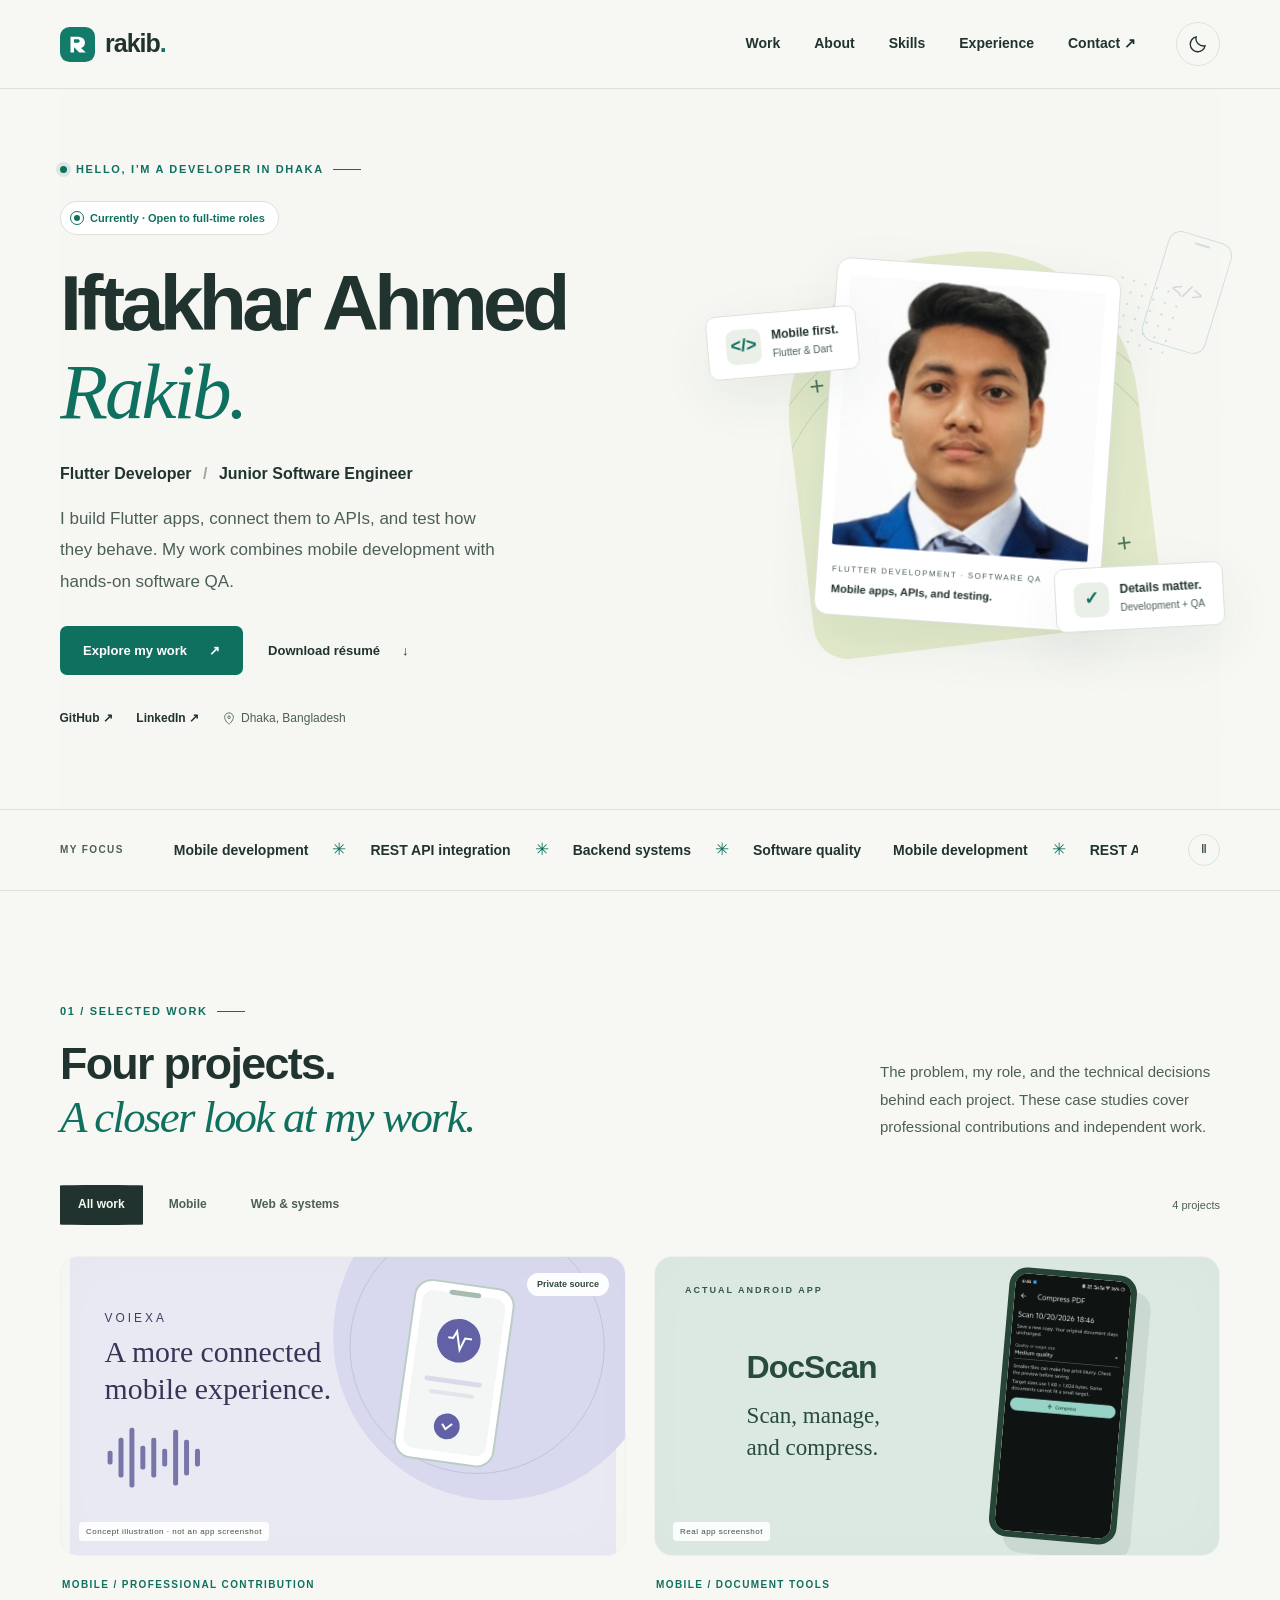
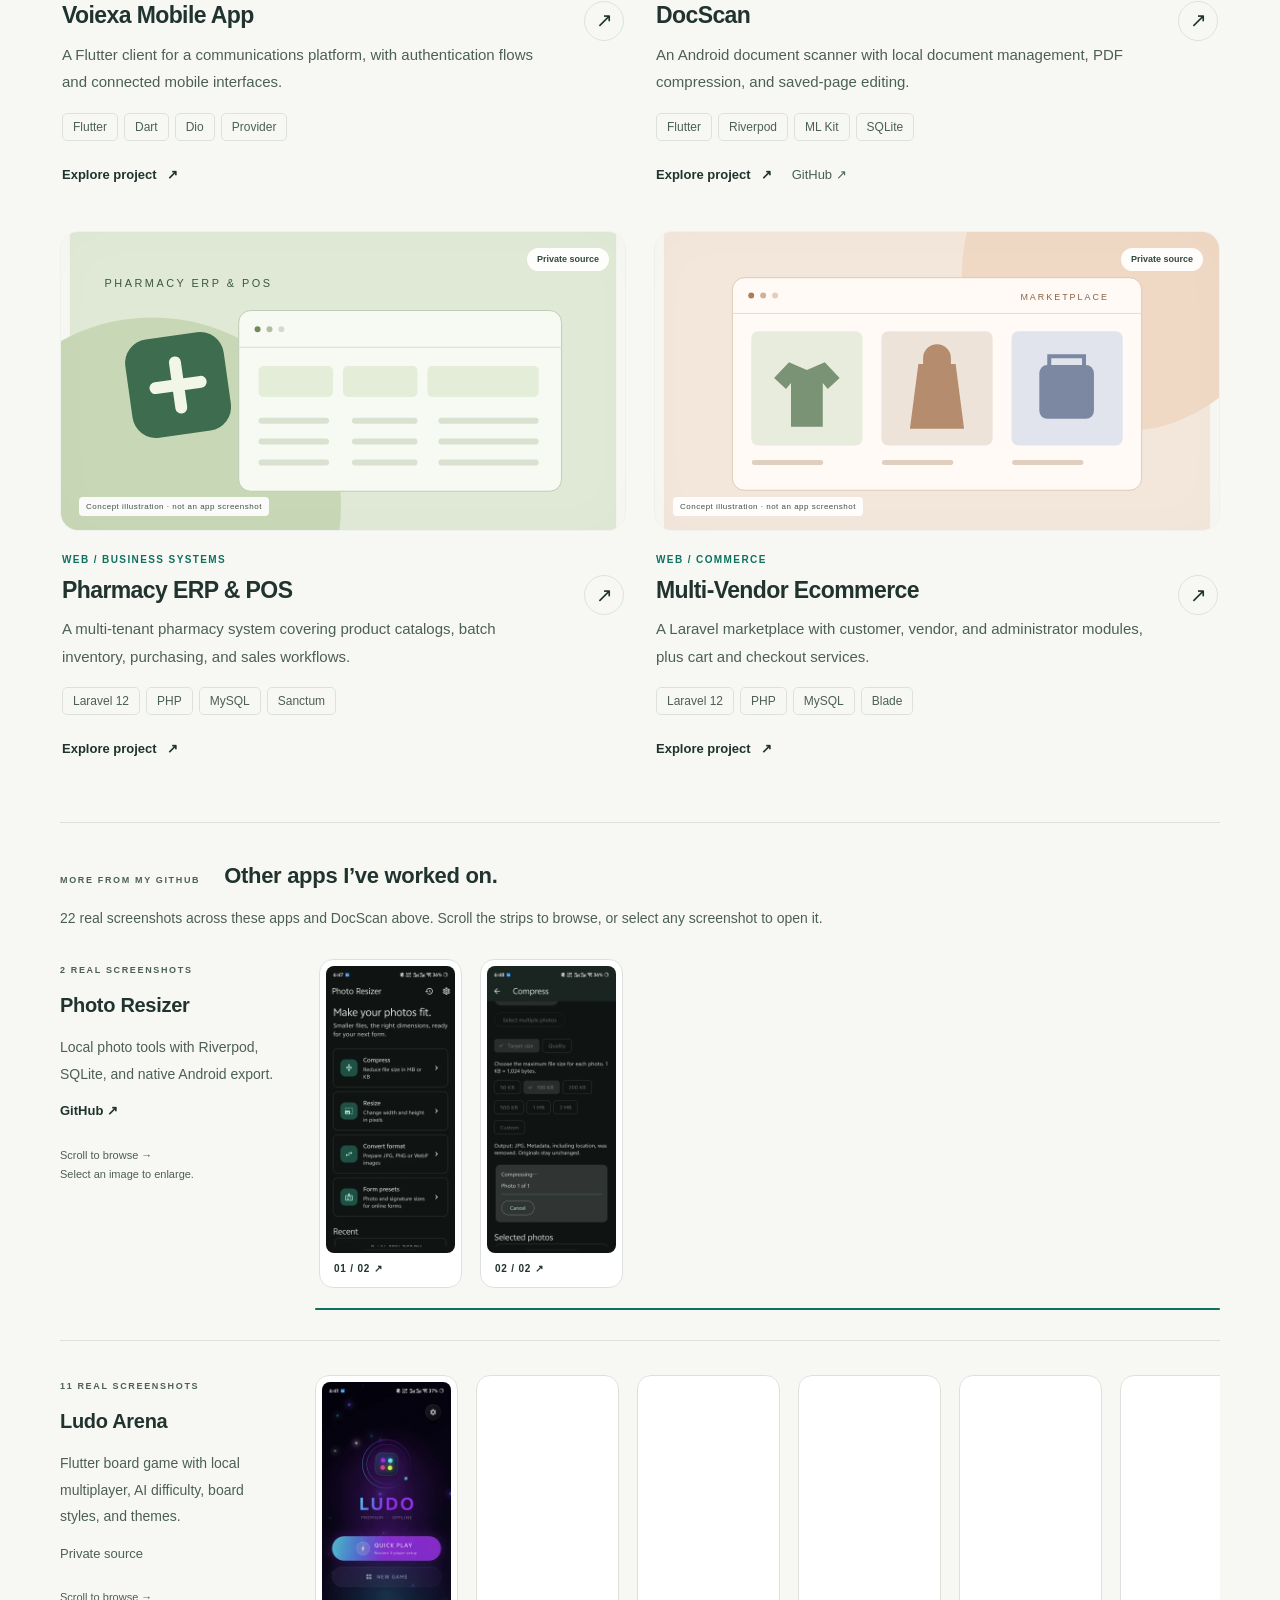
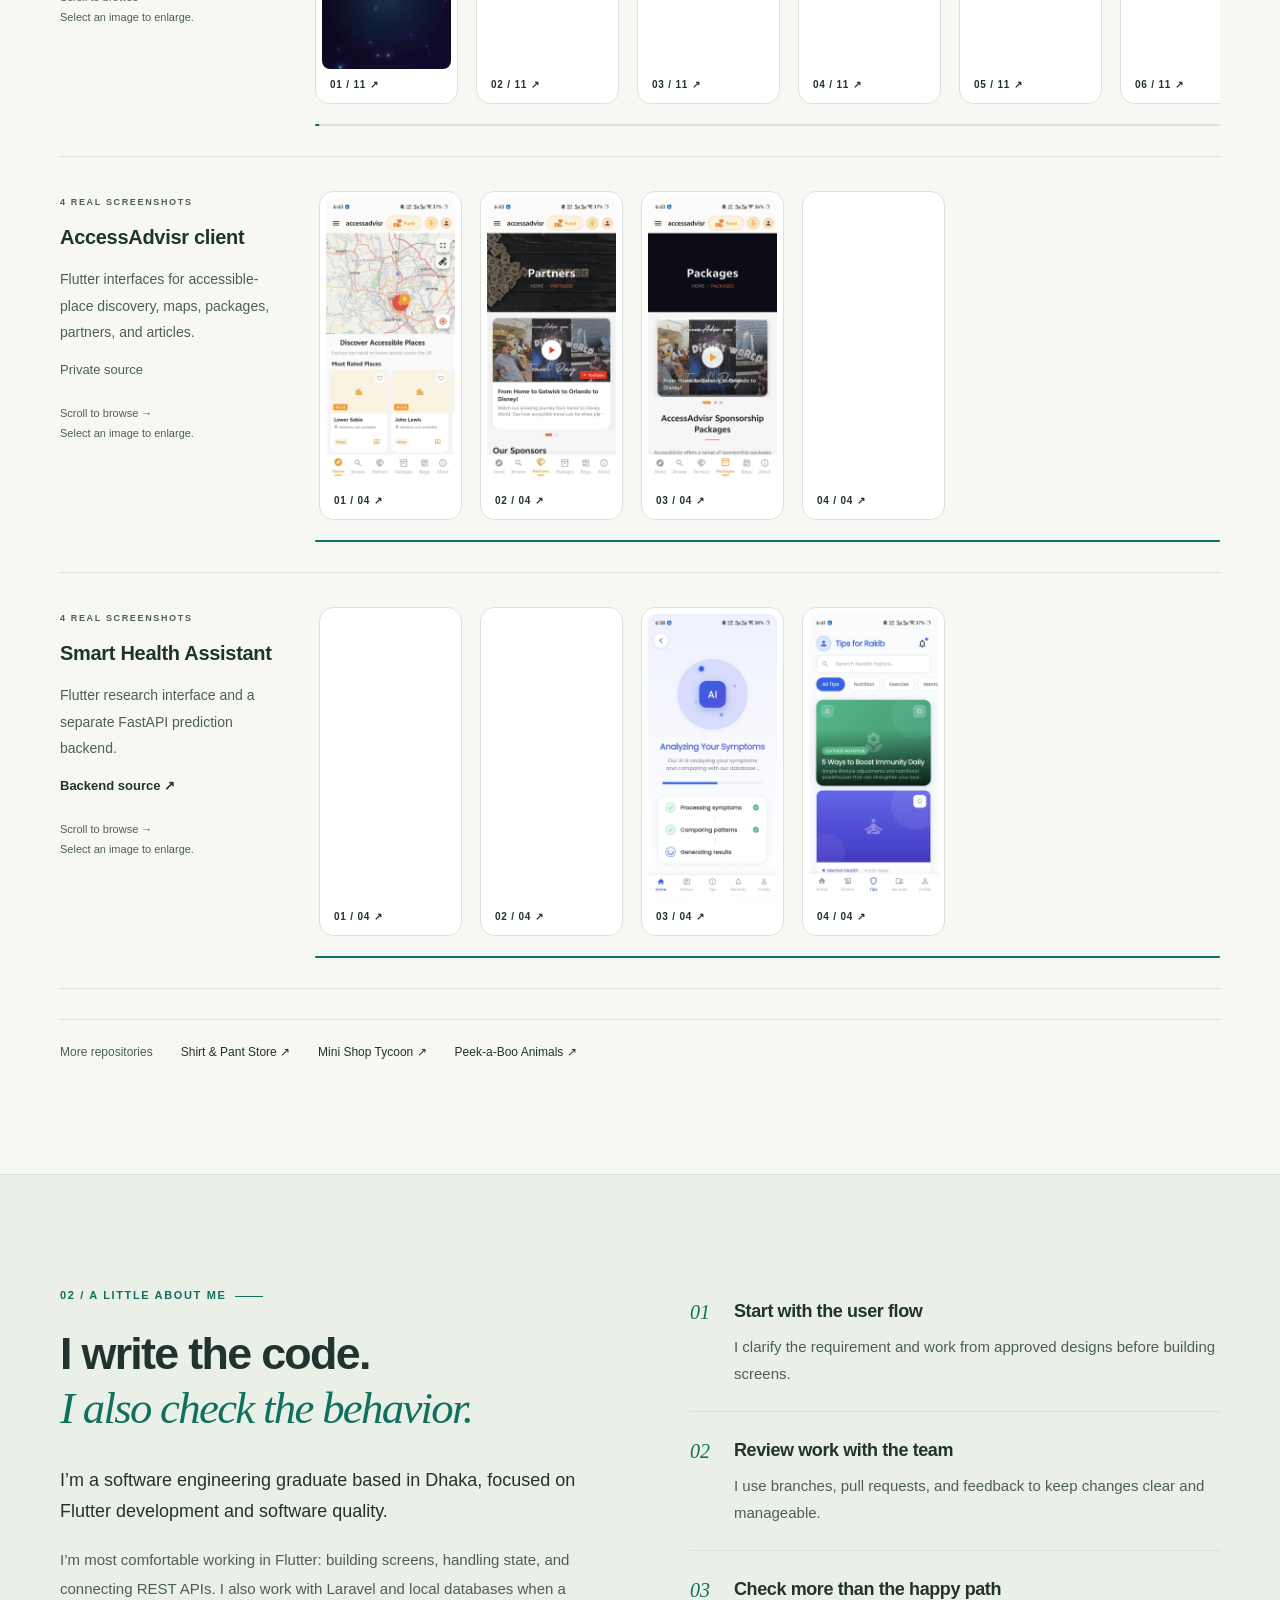
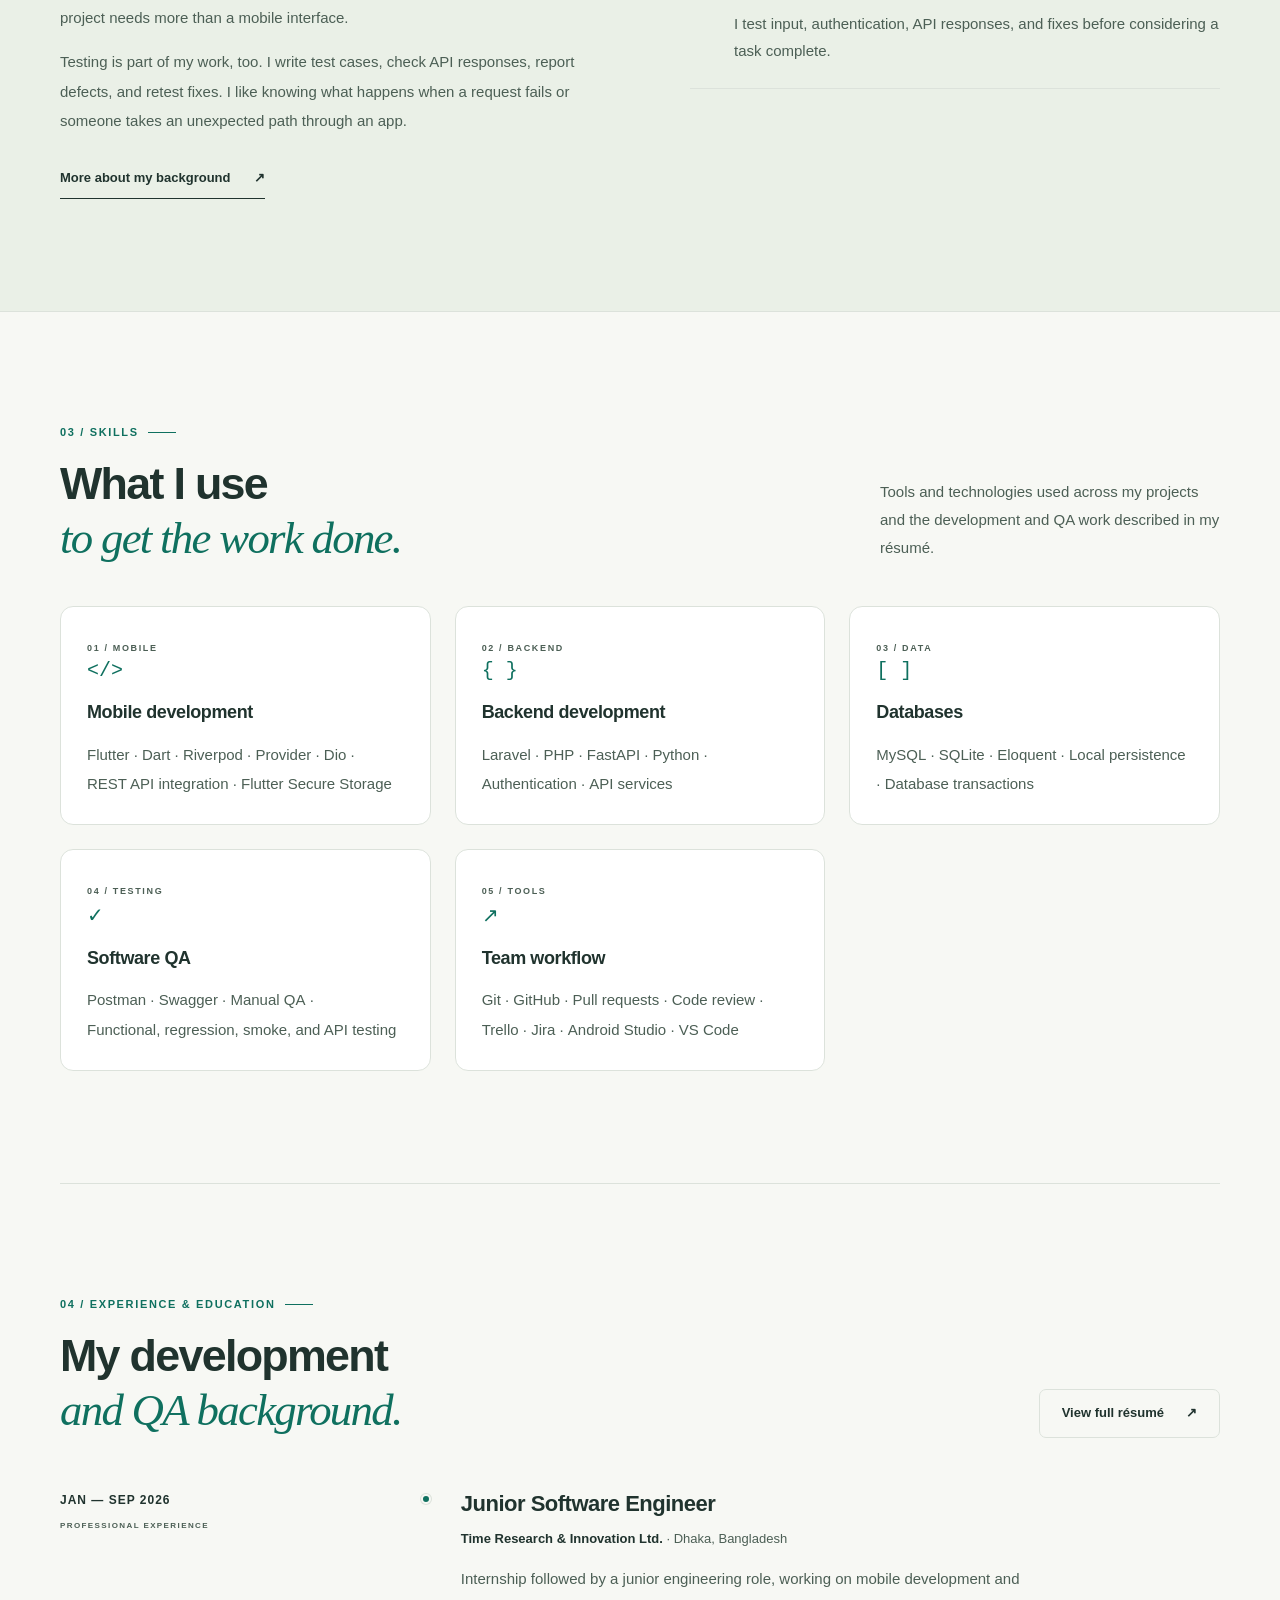
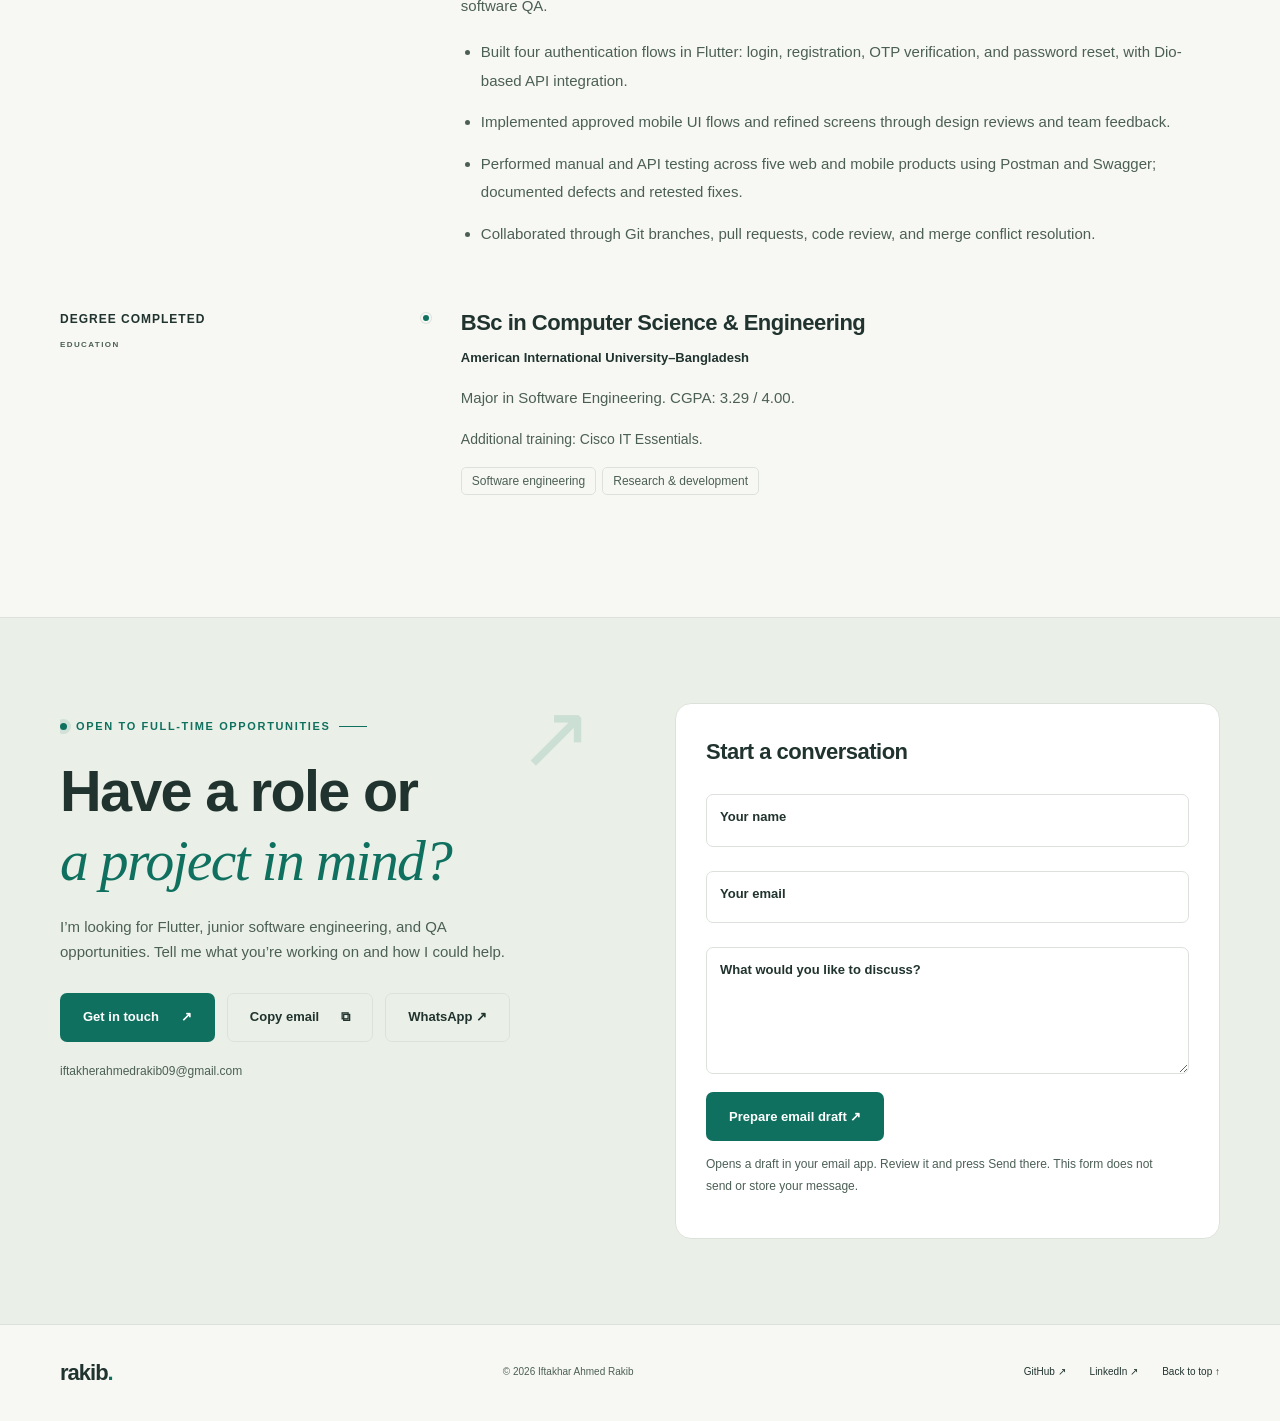
==== index.html @ 1ea31fde "Publish developer portfolio with project galleries and resume" ====
<!doctype html>
<html lang="en" data-theme="light">
<head>
  <meta charset="utf-8">
  <meta name="viewport" content="width=device-width, initial-scale=1">
  <meta name="theme-color" content="#f7f8f4">
  <meta name="description" content="Iftakhar Ahmed Rakib — Junior Software Engineer, Flutter Developer and Software QA based in Dhaka. Explore mobile apps, Laravel systems and independent projects.">
  <meta property="og:title" content="Iftakhar Ahmed Rakib — Developer Portfolio">
  <meta property="og:description" content="Mobile experiences, practical systems, and care for the details. Explore selected work in Flutter, PHP, Laravel and Godot.">
  <meta property="og:type" content="website">
  <link rel="canonical" href="https://09rakib.github.io/">
  <meta property="og:url" content="https://09rakib.github.io/">
  <meta property="og:image" content="https://09rakib.github.io/assets/social-preview.png">
  <meta property="og:image:width" content="1200"><meta property="og:image:height" content="630">
  <meta property="og:image:alt" content="Iftakhar Ahmed Rakib — Flutter developer and software engineer in Dhaka">
  <meta name="twitter:card" content="summary_large_image">
  <title>Iftakhar Ahmed Rakib — Flutter Developer & Software Engineer</title>
  <link rel="icon" href="assets/mark.svg" type="image/svg+xml">
  <link rel="stylesheet" href="styles.css">
  <link rel="stylesheet" href="polish.css">
  <link rel="stylesheet" href="motion.css">
  <script src="site.js" defer></script>
  <script src="gallery.js" defer></script>
  <script src="motion.js" defer></script>
</head>
<body>
  <a class="skip-link" href="#main">Skip to content</a>
  <header class="site-header">
    <div class="container header-inner">
      <a class="brand" href="#home" aria-label="Rakib, back to home"><img src="assets/mark.svg" width="35" height="35" alt=""><span>rakib<span class="brand-dot">.</span></span></a>
      <nav id="site-nav" aria-label="Main navigation"><a href="#work">Work</a><a href="#about">About</a><a href="#skills">Skills</a><a href="#experience">Experience</a><a href="#contact">Contact <span aria-hidden="true">↗</span></a></nav>
      <div class="header-actions"><button id="theme-toggle" class="icon-button" type="button" aria-label="Switch to dark theme" title="Switch theme"><svg viewBox="0 0 24 24" fill="none" stroke="currentColor" stroke-width="1.6" aria-hidden="true"><path d="M20.5 14.2A9 9 0 0 1 9.8 3.5a9 9 0 1 0 10.7 10.7Z"/></svg></button><button id="menu-toggle" type="button" class="icon-button menu-toggle" aria-label="Open navigation" aria-expanded="false" aria-controls="site-nav"><svg viewBox="0 0 24 24" stroke="currentColor" stroke-width="1.7" aria-hidden="true"><path d="M4 7h16M4 12h16M4 17h16"/></svg></button></div>
    </div>
  </header>
  <main id="main">
    <section class="hero container" id="home" aria-labelledby="hero-title">
      <div class="hero-copy">
        <p class="eyebrow"><span class="status-dot"></span> HELLO, I’M A DEVELOPER IN DHAKA</p>
        <p class="currently-chip"><span class="status-dot" aria-hidden="true"></span>Currently · Open to full-time roles</p>
        <h1 id="hero-title"><span class="hero-line"><span>Iftakhar Ahmed</span></span> <span class="hero-line hero-name"><span>Rakib.</span></span></h1>
        <p class="hero-role">Flutter Developer <span aria-hidden="true">/</span> Junior Software Engineer</p>
        <p class="hero-description">I build Flutter apps, connect them to APIs, and test how they behave. My work combines mobile development with hands-on software QA.</p>
        <div class="hero-buttons"><a class="button button-primary" href="#work">Explore my work <span aria-hidden="true">↗</span></a><a class="button button-text" href="assets/Iftakhar-Ahmed-Rakib-Resume.pdf" download>Download résumé <span aria-hidden="true">↓</span></a></div>
        <div class="hero-links"><a href="https://github.com/09rakib" target="_blank" rel="noopener noreferrer">GitHub ↗</a><a href="https://www.linkedin.com/in/iftakher-ahmed-339a151a" target="_blank" rel="noopener noreferrer">LinkedIn ↗</a><span class="location"><svg viewBox="0 0 16 16" fill="none" stroke="currentColor" aria-hidden="true"><path d="M13 6c0 4-5 8-5 8S3 10 3 6a5 5 0 0 1 10 0Z"/><circle cx="8" cy="6" r="1.5"/></svg> Dhaka, Bangladesh</span></div>
      </div>
      <div class="hero-art">
        <div class="portrait-backdrop" aria-hidden="true"><span class="orbit orbit-one"></span><span class="orbit orbit-two"></span><span class="art-plus plus-one">+</span><span class="art-plus plus-two">+</span></div>
        <div class="portrait-frame"><img src="assets/rakib.jpeg" alt="Portrait of Iftakhar Ahmed Rakib" width="300" height="300" fetchpriority="high"><div class="portrait-caption"><span>FLUTTER DEVELOPMENT · SOFTWARE QA</span><strong>Mobile apps, APIs, and testing.</strong></div></div>
        <div class="floating-label label-flutter"><span class="label-symbol">&lt;/&gt;</span><div><strong>Mobile first.</strong><span>Flutter & Dart</span></div></div>
        <div class="floating-label label-quality"><span class="label-symbol">✓</span><div><strong>Details matter.</strong><span>Development + QA</span></div></div>
      </div>
    </section>
    <div class="specialties"><div class="container specialties-inner"><span>MY FOCUS</span><p>Mobile development <i>✳</i> REST API integration <i>✳</i> Backend systems <i>✳</i> Software quality</p></div></div>
    <section class="section container" id="work" aria-labelledby="work-title">
      <div class="section-heading"><div><p class="eyebrow">01 / SELECTED WORK</p><h2 id="work-title">Four projects.<br><em>A closer look at my work.</em></h2></div><p>The problem, my role, and the technical decisions behind each project. These case studies cover professional contributions and independent work.</p></div>
      <div class="work-toolbar"><div class="filters" role="group" aria-label="Filter projects"><button type="button" class="filter active" data-filter="all" aria-pressed="true">All work</button><button type="button" class="filter" data-filter="mobile" aria-pressed="false">Mobile</button><button type="button" class="filter" data-filter="web" aria-pressed="false">Web & systems</button></div><span id="project-count" class="project-count" role="status" aria-live="polite"></span></div>
      <div class="project-grid" id="project-grid"><!-- PROJECTS START -->
<article class="project-card" data-category="mobile"><div class="project-media"><svg viewBox="0 0 550 300" xmlns="http://www.w3.org/2000/svg" aria-hidden="true" focusable="false"><defs></defs><rect width="550" height="300" fill="#e9e9f3"/><circle cx="430" cy="80" r="165" fill="#d8d9ee"/><circle cx="410" cy="90" r="128" fill="none" stroke="#c0c2df"/><text x="35" y="65" fill="#3c3c65" font-family="Segoe UI,sans-serif" font-size="12" letter-spacing="3">VOIEXA</text><text x="35" y="106" fill="#363557" font-family="Georgia,serif" font-size="30">A more connected</text><text x="35" y="143" fill="#363557" font-family="Georgia,serif" font-size="30">mobile experience.</text><g transform="translate(337,27) rotate(8,50,90)"><rect x="0" y="0" width="100" height="180" rx="17" fill="#fff" stroke="#bccdc6" stroke-width="2"/><rect x="8" y="10" width="84" height="160" rx="11" fill="#f3f6f4"/><rect x="34" y="7" width="32" height="5" rx="3" fill="#a6bcb1"/><circle cx="50" cy="57" r="22" fill="#6361a5"/><path d="M39 55h5l3-7 5 18 4-12h7" fill="none" stroke="#fff" stroke-width="2"/><rect x="21" y="96" width="58" height="5" rx="2" fill="#d9dbea"/><rect x="27" y="109" width="46" height="4" rx="2" fill="#e2e4ec"/><circle cx="50" cy="144" r="13" fill="#6361a5"/><path d="m45 142 4 5 6-6" fill="none" stroke="#fff" stroke-width="2"/></g><g fill="#7776a8"><rect x="38" y="195" width="5" height="14" rx="2"/><rect x="49" y="182" width="5" height="40" rx="2"/><rect x="60" y="172" width="5" height="60" rx="2"/><rect x="71" y="190" width="5" height="24" rx="2"/><rect x="82" y="182" width="5" height="40" rx="2"/><rect x="93" y="193" width="5" height="18" rx="2"/><rect x="104" y="174" width="5" height="56" rx="2"/><rect x="115" y="184" width="5" height="36" rx="2"/><rect x="126" y="193" width="5" height="18" rx="2"/></g></svg><span class="media-private">Private source</span><span class="media-label">Concept illustration · not an app screenshot</span></div><div class="project-body"><p class="project-category">MOBILE / PROFESSIONAL CONTRIBUTION</p><div class="project-title-row"><h3><a href="projects/voiexa.html">Voiexa Mobile App</a></h3><a class="project-open" href="projects/voiexa.html" aria-label="Read Voiexa Mobile App case study">↗</a></div><p class="project-description">A Flutter client for a communications platform, with authentication flows and connected mobile interfaces.</p><div class="tags"><span>Flutter</span><span>Dart</span><span>Dio</span><span>Provider</span></div><div class="project-bottom"><a class="detail-link" href="projects/voiexa.html">Explore project <span aria-hidden="true">↗</span></a></div></div></article>
<article class="project-card" data-category="mobile"><div class="project-media"><div class="real-shot-composition"><span class="shot-note">ACTUAL ANDROID APP</span><div class="shot-description"><strong>DocScan</strong><span>Scan, manage,<br>and compress.</span></div><img class="cover-screenshot" src="assets/screenshots/docscan-compression.webp" width="540" height="1200" alt="DocScan compression screen showing medium-quality selection and Compress action" loading="lazy" decoding="async"></div><span class="media-label">Real app screenshot</span></div><div class="project-body"><p class="project-category">MOBILE / DOCUMENT TOOLS</p><div class="project-title-row"><h3><a href="projects/docscan.html">DocScan</a></h3><a class="project-open" href="projects/docscan.html" aria-label="Read DocScan case study">↗</a></div><p class="project-description">An Android document scanner with local document management, PDF compression, and saved-page editing.</p><div class="tags"><span>Flutter</span><span>Riverpod</span><span>ML Kit</span><span>SQLite</span></div><div class="project-bottom"><a class="detail-link" href="projects/docscan.html">Explore project <span aria-hidden="true">↗</span></a><a class="source-link" href="https://github.com/09rakib/Document-Scanner" target="_blank" rel="noopener noreferrer">GitHub ↗</a></div></div></article>
<article class="project-card" data-category="web"><div class="project-media"><svg viewBox="0 0 550 300" xmlns="http://www.w3.org/2000/svg" aria-hidden="true" focusable="false"><defs></defs><rect width="550" height="300" fill="#e0e9d5"/><circle cx="83" cy="276" r="190" fill="#c8d8b7"/><text x="35" y="55" font-family="Segoe UI,sans-serif" font-size="11" letter-spacing="2.5" fill="#3a5841">PHARMACY ERP & POS</text><rect x="170" y="79" width="325" height="182" rx="12" fill="#f7faf2" stroke="#becdb5"/><path d="M170 116h325" stroke="#d5dfcd"/><circle cx="189" cy="98" r="3" fill="#6f8b5d"/><circle cx="201" cy="98" r="3" fill="#b0bea4"/><circle cx="213" cy="98" r="3" fill="#d2dcc9"/><rect x="190" y="135" width="75" height="31" rx="5" fill="#e3edd8"/><rect x="275" y="135" width="75" height="31" rx="5" fill="#e3edd8"/><rect x="360" y="135" width="112" height="31" rx="5" fill="#e3edd8"/><g stroke="#d9e2d0" stroke-width="6" stroke-linecap="round"><path d="M193 190h65m29 0h60m27 0h95M193 211h65m29 0h60m27 0h95M193 232h65m29 0h60m27 0h95"/></g><g transform="translate(59,104) rotate(-8,50,50)"><rect width="100" height="100" rx="24" fill="#3d6d4e"/><path d="M50 27v46M27 50h46" stroke="#f1f6e7" stroke-width="12" stroke-linecap="round"/></g></svg><span class="media-private">Private source</span><span class="media-label">Concept illustration · not an app screenshot</span></div><div class="project-body"><p class="project-category">WEB / BUSINESS SYSTEMS</p><div class="project-title-row"><h3><a href="projects/pharmacy.html">Pharmacy ERP &amp; POS</a></h3><a class="project-open" href="projects/pharmacy.html" aria-label="Read Pharmacy ERP &amp; POS case study">↗</a></div><p class="project-description">A multi-tenant pharmacy system covering product catalogs, batch inventory, purchasing, and sales workflows.</p><div class="tags"><span>Laravel 12</span><span>PHP</span><span>MySQL</span><span>Sanctum</span></div><div class="project-bottom"><a class="detail-link" href="projects/pharmacy.html">Explore project <span aria-hidden="true">↗</span></a></div></div></article>
<article class="project-card" data-category="web"><div class="project-media"><svg viewBox="0 0 550 300" xmlns="http://www.w3.org/2000/svg" aria-hidden="true" focusable="false"><defs></defs><rect width="550" height="300" fill="#f3e7db"/><circle cx="460" cy="41" r="160" fill="#efd9c5"/><rect x="69" y="46" width="412" height="214" rx="12" fill="#fffaf5" stroke="#dfc9b5"/><path d="M69 82h412" stroke="#e9dacb"/><circle cx="88" cy="64" r="3" fill="#ae7c56"/><circle cx="100" cy="64" r="3" fill="#cfb198"/><circle cx="112" cy="64" r="3" fill="#e3cfbc"/><text x="359" y="68" fill="#8a6042" font-family="Segoe UI,sans-serif" font-size="9" letter-spacing="2">MARKETPLACE</text><rect x="88" y="100" width="112" height="115" rx="7" fill="#e7ecdd"/><rect x="219" y="100" width="112" height="115" rx="7" fill="#eee3d9"/><rect x="350" y="100" width="112" height="115" rx="7" fill="#e1e4ec"/><path d="m126 131 18 8 18-8 15 16-12 11-5-6v44h-32v-44l-5 6-12-11Z" fill="#7b9375"/><path d="M258 135h34l8 61h-50zM263 135v-8a12 12 0 0 1 24 0v8" fill="#b58c6e" stroke="#b58c6e" stroke-width="4"/><rect x="378" y="134" width="55" height="54" rx="8" fill="#7c88a2"/><path d="M388 134v-9h35v9" fill="none" stroke="#7c88a2" stroke-width="4"/><g stroke="#e0cfbe" stroke-width="5" stroke-linecap="round"><path d="M91 232h67M222 232h67M353 232h67"/></g></svg><span class="media-private">Private source</span><span class="media-label">Concept illustration · not an app screenshot</span></div><div class="project-body"><p class="project-category">WEB / COMMERCE</p><div class="project-title-row"><h3><a href="projects/ecommerce.html">Multi-Vendor Ecommerce</a></h3><a class="project-open" href="projects/ecommerce.html" aria-label="Read Multi-Vendor Ecommerce case study">↗</a></div><p class="project-description">A Laravel marketplace with customer, vendor, and administrator modules, plus cart and checkout services.</p><div class="tags"><span>Laravel 12</span><span>PHP</span><span>MySQL</span><span>Blade</span></div><div class="project-bottom"><a class="detail-link" href="projects/ecommerce.html">Explore project <span aria-hidden="true">↗</span></a></div></div></article>
<!-- PROJECTS END --></div>
      <noscript><p>Enable JavaScript to browse project details, or explore the public repositories directly: <a href="https://github.com/09rakib/Document-Scanner">DocScan</a>, <a href="https://github.com/09rakib/photo-resizer-mobile-app">Photo Resizer</a>, <a href="https://github.com/09rakib/ClothingSite">Clothing Store</a>, <a href="https://github.com/09rakib/MiniShopTycoon">Mini Shop Tycoon</a>.</p></noscript>
      <div class="more-work more-work-gallery" id="more-projects"><div><span class="small-label">MORE FROM MY GITHUB</span><h3>Other apps I’ve worked on.</h3><p>22 real screenshots across these apps and DocScan above. Scroll the strips to browse, or select any screenshot to open it.</p></div>
      <div class="supporting-grid"><!-- GALLERIES START -->
<article class="supporting-project"><div class="supporting-info"><span class="small-label">2 REAL SCREENSHOTS</span><h4>Photo Resizer</h4><p>Local photo tools with Riverpod, SQLite, and native Android export.</p><a href="https://github.com/09rakib/photo-resizer-mobile-app" target="_blank" rel="noopener noreferrer">GitHub ↗</a><p class="scroll-hint">Scroll to browse →<br>Select an image to enlarge.</p></div><div class="screenshot-strip" role="group" aria-label="Photo Resizer screenshots"><button type="button" class="screenshot-thumb" data-gallery="photo" data-index="0" aria-label="01 / 02 ↗ Photo Resizer: Home: compression, resizing, conversion, and form presets."><img src="assets/screenshots/photo-home.webp" width="540" height="1200" loading="lazy" decoding="async" alt="Photo Resizer home screen"><span aria-hidden="true">01 / 02 ↗</span></button><button type="button" class="screenshot-thumb" data-gallery="photo" data-index="1" aria-label="02 / 02 ↗ Photo Resizer: Compression progress with a cancellation action."><img src="assets/screenshots/photo-processing.webp" width="540" height="1200" loading="lazy" decoding="async" alt="Target-size compression progress"><span aria-hidden="true">02 / 02 ↗</span></button></div></article>
<article class="supporting-project"><div class="supporting-info"><span class="small-label">11 REAL SCREENSHOTS</span><h4>Ludo Arena</h4><p>Flutter board game with local multiplayer, AI difficulty, board styles, and themes.</p><span class="source-link">Private source</span><p class="scroll-hint">Scroll to browse →<br>Select an image to enlarge.</p></div><div class="screenshot-strip" role="group" aria-label="Ludo Arena screenshots"><button type="button" class="screenshot-thumb" data-gallery="ludo" data-index="0" aria-label="01 / 11 ↗ Ludo Arena: Game home and quick-play entry."><img src="assets/screenshots/ludo-home.webp" width="540" height="1200" loading="lazy" decoding="async" alt="Ludo Arena home menu"><span aria-hidden="true">01 / 11 ↗</span></button><button type="button" class="screenshot-thumb" data-gallery="ludo" data-index="1" aria-label="02 / 11 ↗ Ludo Arena: Quick play, new game, settings, about, and exit options."><img src="assets/screenshots/ludo-home-options.webp" width="540" height="1200" loading="lazy" decoding="async" alt="Ludo Arena expanded home menu"><span aria-hidden="true">02 / 11 ↗</span></button><button type="button" class="screenshot-thumb" data-gallery="ludo" data-index="2" aria-label="03 / 11 ↗ Ludo Arena: Local multiplayer or play against a computer."><img src="assets/screenshots/ludo-mode.webp" width="540" height="1200" loading="lazy" decoding="async" alt="Ludo game mode selection"><span aria-hidden="true">03 / 11 ↗</span></button><button type="button" class="screenshot-thumb" data-gallery="ludo" data-index="3" aria-label="04 / 11 ↗ Ludo Arena: Choose the number of local players."><img src="assets/screenshots/ludo-players.webp" width="540" height="1200" loading="lazy" decoding="async" alt="Ludo local player setup"><span aria-hidden="true">04 / 11 ↗</span></button><button type="button" class="screenshot-thumb" data-gallery="ludo" data-index="4" aria-label="05 / 11 ↗ Ludo Arena: Local game board with player turns and dice controls."><img src="assets/screenshots/ludo-board.webp" width="540" height="1200" loading="lazy" decoding="async" alt="Ludo board in the arena theme"><span aria-hidden="true">05 / 11 ↗</span></button><button type="button" class="screenshot-thumb" data-gallery="ludo" data-index="5" aria-label="06 / 11 ↗ Ludo Arena: Theme, board, dice, token, audio, and animation settings."><img src="assets/screenshots/ludo-settings.webp" width="540" height="1200" loading="lazy" decoding="async" alt="Ludo settings overview"><span aria-hidden="true">06 / 11 ↗</span></button><button type="button" class="screenshot-thumb" data-gallery="ludo" data-index="6" aria-label="07 / 11 ↗ Ludo Arena: Classic and premium board styles."><img src="assets/screenshots/ludo-board-styles.webp" width="540" height="1200" loading="lazy" decoding="async" alt="Ludo board style selection"><span aria-hidden="true">07 / 11 ↗</span></button><button type="button" class="screenshot-thumb" data-gallery="ludo" data-index="7" aria-label="08 / 11 ↗ Ludo Arena: Classic, neon, wood, and arena themes."><img src="assets/screenshots/ludo-themes.webp" width="540" height="1200" loading="lazy" decoding="async" alt="Ludo theme selection"><span aria-hidden="true">08 / 11 ↗</span></button><button type="button" class="screenshot-thumb" data-gallery="ludo" data-index="8" aria-label="09 / 11 ↗ Ludo Arena: Classic game presentation."><img src="assets/screenshots/ludo-classic.webp" width="540" height="1200" loading="lazy" decoding="async" alt="Ludo classic board theme"><span aria-hidden="true">09 / 11 ↗</span></button><button type="button" class="screenshot-thumb" data-gallery="ludo" data-index="9" aria-label="10 / 11 ↗ Ludo Arena: An alternate light board theme."><img src="assets/screenshots/ludo-light.webp" width="540" height="1200" loading="lazy" decoding="async" alt="Ludo board in the light theme"><span aria-hidden="true">10 / 11 ↗</span></button><button type="button" class="screenshot-thumb" data-gallery="ludo" data-index="10" aria-label="11 / 11 ↗ Ludo Arena: Player count, color, and difficulty options."><img src="assets/screenshots/ludo-ai.webp" width="540" height="1200" loading="lazy" decoding="async" alt="Ludo AI opponent configuration"><span aria-hidden="true">11 / 11 ↗</span></button></div></article>
<article class="supporting-project"><div class="supporting-info"><span class="small-label">4 REAL SCREENSHOTS</span><h4>AccessAdvisr client</h4><p>Flutter interfaces for accessible-place discovery, maps, packages, partners, and articles.</p><span class="source-link">Private source</span><p class="scroll-hint">Scroll to browse →<br>Select an image to enlarge.</p></div><div class="screenshot-strip" role="group" aria-label="AccessAdvisr client screenshots"><button type="button" class="screenshot-thumb" data-gallery="access" data-index="0" aria-label="01 / 04 ↗ AccessAdvisr client: Map-based accessible-place discovery interface."><img src="assets/screenshots/accessadvisr-map.webp" width="540" height="1200" loading="lazy" decoding="async" alt="Accessible-place map and discovery"><span aria-hidden="true">01 / 04 ↗</span></button><button type="button" class="screenshot-thumb" data-gallery="access" data-index="1" aria-label="02 / 04 ↗ AccessAdvisr client: Partner content and embedded media."><img src="assets/screenshots/accessadvisr-partners.webp" width="540" height="1200" loading="lazy" decoding="async" alt="AccessAdvisr partners screen"><span aria-hidden="true">02 / 04 ↗</span></button><button type="button" class="screenshot-thumb" data-gallery="access" data-index="2" aria-label="03 / 04 ↗ AccessAdvisr client: Packages interface and embedded video content."><img src="assets/screenshots/accessadvisr-packages.webp" width="540" height="1200" loading="lazy" decoding="async" alt="AccessAdvisr packages screen"><span aria-hidden="true">03 / 04 ↗</span></button><button type="button" class="screenshot-thumb" data-gallery="access" data-index="3" aria-label="04 / 04 ↗ AccessAdvisr client: Articles with topic filters."><img src="assets/screenshots/accessadvisr-blog.webp" width="540" height="1200" loading="lazy" decoding="async" alt="AccessAdvisr articles screen"><span aria-hidden="true">04 / 04 ↗</span></button></div></article>
<article class="supporting-project"><div class="supporting-info"><span class="small-label">4 REAL SCREENSHOTS</span><h4>Smart Health Assistant</h4><p>Flutter research interface and a separate FastAPI prediction backend.</p><a href="https://github.com/09rakib/disease-prediction-backend" target="_blank" rel="noopener noreferrer">Backend source ↗</a><p class="scroll-hint">Scroll to browse →<br>Select an image to enlarge.</p></div><div class="screenshot-strip" role="group" aria-label="Smart Health Assistant screenshots"><button type="button" class="screenshot-thumb" data-gallery="health" data-index="0" aria-label="01 / 04 ↗ Smart Health Assistant: Research app home and navigation. No personal health history is shown."><img src="assets/screenshots/health-home.webp" width="540" height="1200" loading="lazy" decoding="async" alt="Smart Health Assistant home"><span aria-hidden="true">01 / 04 ↗</span></button><button type="button" class="screenshot-thumb" data-gallery="health" data-index="1" aria-label="02 / 04 ↗ Smart Health Assistant: Symptom-selection interface from the research app."><img src="assets/screenshots/health-symptoms.webp" width="540" height="1200" loading="lazy" decoding="async" alt="Symptom-selection interface"><span aria-hidden="true">02 / 04 ↗</span></button><button type="button" class="screenshot-thumb" data-gallery="health" data-index="2" aria-label="03 / 04 ↗ Smart Health Assistant: An interface example, not evidence of clinical accuracy."><img src="assets/screenshots/health-loading.webp" width="540" height="1200" loading="lazy" decoding="async" alt="Analysis loading interface"><span aria-hidden="true">03 / 04 ↗</span></button><button type="button" class="screenshot-thumb" data-gallery="health" data-index="3" aria-label="04 / 04 ↗ Smart Health Assistant: Tips interface shown as a UI example."><img src="assets/screenshots/health-tips.webp" width="540" height="1200" loading="lazy" decoding="async" alt="Health Assistant articles and topic filters"><span aria-hidden="true">04 / 04 ↗</span></button></div></article>
<!-- GALLERIES END --></div><script type="application/json" id="gallery-data">{"photo":{"id":"photo","title":"Photo Resizer","description":"Local photo tools with Riverpod, SQLite, and native Android export.","url":"https://github.com/09rakib/photo-resizer-mobile-app","linkLabel":"GitHub","images":[["photo-home.webp","Photo Resizer home screen","Home: compression, resizing, conversion, and form presets."],["photo-processing.webp","Target-size compression progress","Compression progress with a cancellation action."]]},"ludo":{"id":"ludo","title":"Ludo Arena","description":"Flutter board game with local multiplayer, AI difficulty, board styles, and themes.","images":[["ludo-home.webp","Ludo Arena home menu","Game home and quick-play entry."],["ludo-home-options.webp","Ludo Arena expanded home menu","Quick play, new game, settings, about, and exit options."],["ludo-mode.webp","Ludo game mode selection","Local multiplayer or play against a computer."],["ludo-players.webp","Ludo local player setup","Choose the number of local players."],["ludo-board.webp","Ludo board in the arena theme","Local game board with player turns and dice controls."],["ludo-settings.webp","Ludo settings overview","Theme, board, dice, token, audio, and animation settings."],["ludo-board-styles.webp","Ludo board style selection","Classic and premium board styles."],["ludo-themes.webp","Ludo theme selection","Classic, neon, wood, and arena themes."],["ludo-classic.webp","Ludo classic board theme","Classic game presentation."],["ludo-light.webp","Ludo board in the light theme","An alternate light board theme."],["ludo-ai.webp","Ludo AI opponent configuration","Player count, color, and difficulty options."]]},"access":{"id":"access","title":"AccessAdvisr client","description":"Flutter interfaces for accessible-place discovery, maps, packages, partners, and articles.","images":[["accessadvisr-map.webp","Accessible-place map and discovery","Map-based accessible-place discovery interface."],["accessadvisr-partners.webp","AccessAdvisr partners screen","Partner content and embedded media."],["accessadvisr-packages.webp","AccessAdvisr packages screen","Packages interface and embedded video content."],["accessadvisr-blog.webp","AccessAdvisr articles screen","Articles with topic filters."]]},"health":{"id":"health","title":"Smart Health Assistant","description":"Flutter research interface and a separate FastAPI prediction backend.","url":"https://github.com/09rakib/disease-prediction-backend","linkLabel":"Backend source","images":[["health-home.webp","Smart Health Assistant home","Research app home and navigation. No personal health history is shown."],["health-symptoms.webp","Symptom-selection interface","Symptom-selection interface from the research app."],["health-loading.webp","Analysis loading interface","An interface example, not evidence of clinical accuracy."],["health-tips.webp","Health Assistant articles and topic filters","Tips interface shown as a UI example."]]}}</script><div class="additional-repos"><span>More repositories</span><a href="https://github.com/09rakib/ClothingSite" target="_blank" rel="noopener noreferrer">Shirt & Pant Store ↗</a><a href="https://github.com/09rakib/MiniShopTycoon" target="_blank" rel="noopener noreferrer">Mini Shop Tycoon ↗</a><a href="https://github.com/09rakib/peekaboo-animals" target="_blank" rel="noopener noreferrer">Peek-a-Boo Animals ↗</a></div></div>
    </section>
    <section class="about-section" id="about" aria-labelledby="about-title"><div class="section container about-grid"><div><p class="eyebrow">02 / A LITTLE ABOUT ME</p><h2 id="about-title">I write the code.<br><em>I also check the behavior.</em></h2><p class="about-lead">I’m a software engineering graduate based in Dhaka, focused on Flutter development and software quality.</p><p>I’m most comfortable working in Flutter: building screens, handling state, and connecting REST APIs. I also work with Laravel and local databases when a project needs more than a mobile interface.</p><p>Testing is part of my work, too. I write test cases, check API responses, report defects, and retest fixes. I like knowing what happens when a request fails or someone takes an unexpected path through an app.</p><a class="inline-link" href="resume.html" target="_blank" rel="noopener">More about my background <span aria-hidden="true">↗</span></a></div><div class="capabilities"><div class="capability"><span class="capability-index">01</span><div><h3>Start with the user flow</h3><p>I clarify the requirement and work from approved designs before building screens.</p></div></div><div class="capability"><span class="capability-index">02</span><div><h3>Review work with the team</h3><p>I use branches, pull requests, and feedback to keep changes clear and manageable.</p></div></div><div class="capability"><span class="capability-index">03</span><div><h3>Check more than the happy path</h3><p>I test input, authentication, API responses, and fixes before considering a task complete.</p></div></div></div></div></section>
    <section class="section container skills-section" id="skills" aria-labelledby="skills-title"><div class="section-heading"><div><p class="eyebrow">03 / SKILLS</p><h2>What I use<br><em>to get the work done.</em></h2></div><p>Tools and technologies used across my projects and the development and QA work described in my résumé.</p></div><div class="skills-grid">
<article><span class="small-label">01 / MOBILE</span><h3>Mobile development</h3><p>Flutter · Dart · Riverpod · Provider · Dio · REST API integration · Flutter Secure Storage</p></article>
<article><span class="small-label">02 / BACKEND</span><h3>Backend development</h3><p>Laravel · PHP · FastAPI · Python · Authentication · API services</p></article>
<article><span class="small-label">03 / DATA</span><h3>Databases</h3><p>MySQL · SQLite · Eloquent · Local persistence · Database transactions</p></article>
<article><span class="small-label">04 / TESTING</span><h3>Software QA</h3><p>Postman · Swagger · Manual QA · Functional, regression, smoke, and API testing</p></article>
<article><span class="small-label">05 / TOOLS</span><h3>Team workflow</h3><p>Git · GitHub · Pull requests · Code review · Trello · Jira · Android Studio · VS Code</p></article>
</div></section>
    <section class="section container experience-section" id="experience" aria-labelledby="experience-title"><div class="section-heading"><div><p class="eyebrow">04 / EXPERIENCE & EDUCATION</p><h2 id="experience-title">My development<br><em>and QA background.</em></h2></div><a class="button button-outline" href="resume.html" target="_blank" rel="noopener">View full résumé <span aria-hidden="true">↗</span></a></div><div class="timeline"><article class="timeline-item"><div class="timeline-date">JAN — SEP 2026<span>PROFESSIONAL EXPERIENCE</span></div><div class="timeline-content"><span class="timeline-dot" aria-hidden="true"></span><h3>Junior Software Engineer</h3><p class="organization">Time Research & Innovation Ltd. <span>· Dhaka, Bangladesh</span></p><p>Internship followed by a junior engineering role, working on mobile development and software QA.</p><ul class="experience-achievements"><li>Built four authentication flows in Flutter: login, registration, OTP verification, and password reset, with Dio-based API integration.</li><li>Implemented approved mobile UI flows and refined screens through design reviews and team feedback.</li><li>Performed manual and API testing across five web and mobile products using Postman and Swagger; documented defects and retested fixes.</li><li>Collaborated through Git branches, pull requests, code review, and merge conflict resolution.</li></ul></div></article><article class="timeline-item"><div class="timeline-date">DEGREE COMPLETED<span>EDUCATION</span></div><div class="timeline-content"><span class="timeline-dot" aria-hidden="true"></span><h3>BSc in Computer Science & Engineering</h3><p class="organization">American International University–Bangladesh</p><p>Major in Software Engineering. CGPA: 3.29 / 4.00.</p><p class="training-note">Additional training: Cisco IT Essentials.</p><div class="tags"><span>Software engineering</span><span>Research & development</span></div></div></article></div></section>
    <section class="contact-section" id="contact" aria-labelledby="contact-title"><div class="container contact-inner"><div><p class="eyebrow"><span class="status-dot"></span> OPEN TO FULL-TIME OPPORTUNITIES</p><h2 id="contact-title">Have a role or<br><em>a project in mind?</em></h2><p>I’m looking for Flutter, junior software engineering, and QA opportunities. Tell me what you’re working on and how I could help.</p><div class="contact-actions"><a class="button button-primary" href="mailto:iftakherahmedrakib09@gmail.com">Get in touch <span aria-hidden="true">↗</span></a><button type="button" class="button button-outline" id="copy-email">Copy email <span aria-hidden="true">⧉</span></button><a class="button button-outline" href="https://wa.me/8801533085114" target="_blank" rel="noopener noreferrer" aria-label="Message Rakib on WhatsApp at +880 1533 085114">WhatsApp ↗</a></div><a class="email-link" href="mailto:iftakherahmedrakib09@gmail.com">iftakherahmedrakib09@gmail.com</a><p class="copy-status" id="copy-status" role="status" aria-live="polite"></p></div><form id="contact-form" class="contact-form"><h3>Start a conversation</h3><label for="contact-name">Your name</label><input id="contact-name" name="name" autocomplete="name" required maxlength="100"><label for="contact-email">Your email</label><input id="contact-email" name="email" type="email" autocomplete="email" required maxlength="254"><label for="contact-message">What would you like to discuss?</label><textarea id="contact-message" name="message" rows="4" required minlength="10" maxlength="3000"></textarea><button class="button button-primary" type="submit">Prepare email draft ↗</button><p class="form-help">Opens a draft in your email app. Review it and press Send there. This form does not send or store your message.</p><a id="email-draft-link" class="inline-link" hidden>Open prepared draft ↗</a><p id="form-status" role="status" aria-live="polite"></p></form></div></section>
  </main>
  <footer class="container footer"><a class="brand" href="#home">rakib<span class="brand-dot">.</span></a><p>© <span id="year">2026</span> Iftakhar Ahmed Rakib</p><div><a href="https://github.com/09rakib" target="_blank" rel="noopener noreferrer">GitHub ↗</a><a href="https://www.linkedin.com/in/iftakher-ahmed-339a151a" target="_blank" rel="noopener noreferrer">LinkedIn ↗</a><a href="#home">Back to top ↑</a></div></footer>
  <dialog id="gallery-dialog" aria-labelledby="gallery-title"><div class="dialog-header"><h2 id="gallery-title">Project screenshots</h2><button class="icon-button" id="close-gallery" type="button" aria-label="Close screenshot gallery">×</button></div><figure><img id="gallery-image" alt="" width="540" height="1200"><figcaption id="gallery-caption"></figcaption></figure><div class="gallery-controls"><button class="button button-outline" id="gallery-prev" type="button" aria-label="Previous screenshot">← Previous</button><span id="gallery-position" role="status" aria-live="polite"></span><button class="button button-outline" id="gallery-next" type="button" aria-label="Next screenshot">Next →</button></div></dialog>
</body>
</html>
---- styles.css ----
@charset "UTF-8";
:root{--bg:#f7f8f4;--paper:#fff;--ink:#20332e;--muted:#617069;--line:#dce2db;--green:#137b69;--green-dark:#0b6152;--soft:#eaf0e7;--hero:#e2eacb;--shadow:0 18px 55px #20332e12;--radius:18px;color-scheme:light}
html[data-theme=dark]{--bg:#141d1a;--paper:#1c2923;--ink:#f0f3e9;--muted:#b0bfb5;--line:#34453a;--green:#8ad5bb;--green-dark:#b5eed6;--soft:#23332a;--hero:#344336;--shadow:0 18px 55px #0002;color-scheme:dark}
*{box-sizing:border-box}html{scroll-behavior:smooth;scroll-padding-top:95px}body{margin:0;background:var(--bg);color:var(--ink);font-family:"Segoe UI",Arial,sans-serif;font-size:16px;line-height:1.65;-webkit-font-smoothing:antialiased}button,a{-webkit-tap-highlight-color:transparent}button,input{font:inherit}a{color:inherit;text-decoration:none}button{cursor:pointer}button:disabled{cursor:default}img{display:block;max-width:100%}svg{display:block}button,a{touch-action:manipulation}:focus-visible{outline:3px solid var(--green);outline-offset:5px}::selection{background:#c5e6d3;color:#142d25}.container{width:min(1160px,calc(100% - 96px));margin-inline:auto}.skip-link{position:fixed;top:8px;left:8px;background:var(--ink);color:var(--bg);padding:10px 18px;transform:translateY(-150%);z-index:100}.skip-link:focus{transform:translateY(0)}.site-header{position:sticky;top:0;z-index:20;background:var(--bg);border-bottom:1px solid var(--line)}.header-inner{display:flex;align-items:center;justify-content:space-between;height:88px;gap:24px}.brand{display:inline-flex;align-items:center;gap:10px;font-weight:750;font-size:25px;letter-spacing:-1px}.brand-dot{color:var(--green)}#site-nav{display:flex;gap:34px;align-items:center;margin-left:auto;margin-right:16px}#site-nav a{font-size:14px;font-weight:600;position:relative;padding:12px 0}#site-nav a:hover,#site-nav a.current{color:var(--green)}#site-nav a::after{content:"";height:2px;position:absolute;bottom:4px;background:var(--green);left:0;width:0;transition:width .2s}#site-nav a:hover::after,#site-nav a.current::after{width:100%}.header-actions{display:flex;gap:6px}.icon-button{height:44px;width:44px;display:inline-flex;align-items:center;justify-content:center;border:1px solid var(--line);border-radius:50%;background:transparent;color:var(--ink);font-size:28px}.icon-button:hover{background:var(--soft)}.icon-button svg{width:20px;height:20px}.menu-toggle{display:none}.hero{min-height:655px;display:grid;grid-template-columns:1.22fr 1fr;gap:38px;align-items:center;padding-top:72px;padding-bottom:84px}.eyebrow,.small-label{font-size:11px;letter-spacing:1.65px;font-weight:700;line-height:1.6}.eyebrow{color:var(--green);display:flex;align-items:center;gap:9px;margin:0 0 22px}.status-dot{width:7px;height:7px;border-radius:50%;background:var(--green);box-shadow:0 0 0 4px color-mix(in srgb,var(--green) 11%,transparent);flex:none}h1,h2,h3,p{margin-top:0}h1{font-size:clamp(48px,5.9vw,78px);font-weight:650;letter-spacing:-4.2px;line-height:1.07;margin-bottom:24px}h1>span{color:var(--green);font-family:Georgia,"Times New Roman",serif;font-weight:500;font-style:italic;letter-spacing:-3px}.hero-role{font-size:16px;font-weight:650;line-height:1.65;margin-bottom:16px}.hero-role>span{color:#9aa59d;padding:0 7px}.hero-description{color:var(--muted);max-width:450px;font-size:17px;line-height:1.85;margin-bottom:29px}.hero-buttons{display:flex;align-items:center;gap:16px}.button{display:inline-flex;align-items:center;justify-content:center;gap:22px;padding:13px 22px;min-height:49px;border:1px solid transparent;border-radius:7px;font-size:13px;font-weight:650;line-height:1.4;transition:background .18s,transform .18s}.button:hover{transform:translateY(-2px)}.button-primary{background:var(--green);color:var(--paper)}html[data-theme=dark] .button-primary{color:#10281e}.button-primary:hover{background:var(--green-dark)}.button-text{padding-inline:8px;color:var(--ink)}.button-text:hover{color:var(--green)}.button-outline{border-color:var(--line);color:var(--ink);background:transparent}.button-outline:hover{background:var(--soft)}.hero-links{display:flex;align-items:center;gap:23px;margin-top:34px;font-size:12px;font-weight:600}.hero-links>a:hover{color:var(--green)}.location{display:flex;align-items:center;gap:5px;color:var(--muted);font-weight:400}.location svg{width:14px;height:14px}.hero-art{position:relative;height:440px;display:flex;justify-content:center;align-items:center;isolation:isolate}.portrait-backdrop{position:absolute;width:350px;height:390px;left:50%;top:28px;transform:translateX(-50%) rotate(-7deg);background:var(--hero);border-radius:160px 160px 34px 34px;z-index:-1;overflow:hidden}.orbit{position:absolute;width:420px;height:420px;border:1px solid #2e654126;border-radius:50%;top:80px;left:-35px}.orbit-two{width:470px;height:470px;left:-60px;top:55px}.art-plus{position:absolute;font-size:26px;color:#4f775e;font-weight:300}.plus-one{left:25px;top:94px}.plus-two{right:24px;bottom:60px}.portrait-frame{width:285px;transform:rotate(4deg);padding:10px;background:var(--paper);box-shadow:var(--shadow);border-radius:14px;border:1px solid var(--line)}.portrait-frame img{height:277px;width:265px;object-fit:cover;border-radius:8px;object-position:center top}.portrait-caption{padding:15px 5px 9px;transform:rotate(-1deg)}.portrait-caption span{font-size:8px;letter-spacing:1.4px;color:var(--muted);display:block}.portrait-caption strong{font-size:11px;font-weight:600;display:block;margin-top:4px}.floating-label{display:flex;align-items:center;gap:11px;background:var(--paper);border:1px solid var(--line);padding:13px 18px;border-radius:10px;box-shadow:var(--shadow);position:absolute}.floating-label strong{font-size:12px;font-weight:650;display:block}.floating-label div>span{font-size:10px;color:var(--muted);display:block}.label-symbol{font-size:18px;font-weight:600;color:var(--green);background:var(--soft);display:grid;place-items:center;width:35px;height:35px;border-radius:9px}.label-flutter{left:-8px;top:86px;transform:rotate(-5deg)}.label-quality{right:-3px;bottom:36px;transform:rotate(-3deg)}.specialties{border-top:1px solid var(--line);border-bottom:1px solid var(--line)}.specialties-inner{display:flex;align-items:center;gap:50px;padding-block:23px}.specialties-inner>span{font-size:10px;letter-spacing:1.4px;font-weight:700;color:var(--muted);flex:none}.specialties-inner p{margin:0;font-size:14px;font-weight:550;display:flex;align-items:center;gap:24px;flex-wrap:wrap}.specialties-inner i{font-size:17px;font-style:normal;color:var(--green)}.section{padding-block:100px}.section-heading{display:flex;align-items:flex-end;justify-content:space-between;gap:60px;margin-bottom:40px}h2{font-size:clamp(32px,3.5vw,46px);font-weight:550;line-height:1.2;letter-spacing:-1.7px;margin-bottom:0}h2 em{font-family:Georgia,"Times New Roman",serif;font-weight:400;color:var(--green)}.section-heading .eyebrow{margin-bottom:16px}.section-heading>p{max-width:340px;color:var(--muted);font-size:14px;line-height:1.85;margin-bottom:4px}.work-toolbar{display:flex;justify-content:space-between;align-items:center;padding-bottom:23px;margin-bottom:8px;gap:10px}.filters{display:flex;gap:8px;flex-wrap:wrap}.filter{border:1px solid transparent;background:transparent;color:var(--muted);padding:8px 17px;border-radius:30px;font-size:12px;font-weight:600;min-height:40px}.filter:hover{background:var(--soft);color:var(--ink)}.filter.active{border-color:var(--ink);background:var(--ink);color:var(--bg)}.project-count{font-size:11px;color:var(--muted);white-space:nowrap}.project-grid{display:grid;grid-template-columns:1fr 1fr;gap:38px 28px}.project-card{min-width:0}.project-card[hidden]{display:none}.project-media{height:300px;border-radius:var(--radius);overflow:hidden;position:relative;display:grid;place-items:center;border:1px solid #20332e08}.project-media:after{content:"";position:absolute;inset:0;pointer-events:none;box-shadow:inset 0 0 60px #00000004}.project-media>svg{width:100%;height:100%;display:block;transition:transform .5s ease}.project-card:hover .project-media>svg{transform:scale(1.025)}.media-label{position:absolute;left:18px;bottom:14px;color:#3e5048;font-size:8px;letter-spacing:.5px;background:#ffffffe6;padding:3px 7px;border-radius:4px;z-index:2}.media-private{position:absolute;right:16px;top:16px;background:#ffffffed;color:#31483e;padding:4px 10px;border-radius:20px;font-size:9px;font-weight:600;z-index:2}.project-body{padding:21px 2px 0}.project-category{font-size:9px;letter-spacing:1.4px;font-weight:700;color:var(--green);margin-bottom:7px}.project-title-row{display:flex;align-items:center;justify-content:space-between;gap:12px}.project-title-row h3{font-size:23px;line-height:1.3;letter-spacing:-.6px;font-weight:600;margin-bottom:9px}.project-open{border:1px solid var(--line);border-radius:50%;width:36px;height:36px;flex:none;background:transparent;color:var(--ink);font-size:20px;display:grid;place-items:center}.project-open:hover{background:var(--ink);color:var(--bg)}.project-description{font-size:13px;line-height:1.8;color:var(--muted);max-width:490px;margin-bottom:16px;min-height:46px}.tags{display:flex;flex-wrap:wrap;gap:6px}.tags span{font-size:10px;padding:4px 10px;border:1px solid var(--line);border-radius:5px;line-height:1.5;color:var(--muted)}.project-bottom{display:flex;align-items:center;gap:20px;margin-top:16px}.detail-link{border:0;padding:3px 0;background:none;color:var(--ink);font-size:12px;font-weight:650;min-height:36px}.detail-link:hover{color:var(--green)}.source-link{font-size:11px;color:var(--muted)}.source-link:hover{color:var(--green)}.mini-media{background:#e6ebd9}.mini-media .actual-screenshot{height:254px;width:136px;object-fit:cover;border-radius:11px;border:5px solid #385647;box-shadow:20px 15px 0 #adc1a25c;transform:rotate(8deg);position:absolute;right:20%;top:22px}.mini-art-text{position:absolute;left:32px;top:36px;color:#274b3b;max-width:180px;line-height:1.1;font-family:Georgia,serif;font-size:40px;letter-spacing:-1.5px}.mini-art-text small{font:9px "Segoe UI",sans-serif;letter-spacing:2px;display:block;margin-bottom:17px}.mini-art-text span{font-size:12px;letter-spacing:0;display:block;font-family:"Segoe UI",sans-serif;line-height:1.6;margin-top:13px;max-width:130px}.more-work{margin-top:55px;border-top:1px solid var(--line);padding-top:35px;display:grid;grid-template-columns:1fr 1fr;gap:30px}.small-label{font-size:9px;color:var(--muted)}.more-work h3{font-weight:550;font-size:19px;margin:8px 0 0;letter-spacing:-.3px}.more-links a{display:flex;justify-content:space-between;align-items:center;padding:12px 0;border-bottom:1px solid var(--line);font-size:13px;font-weight:600;gap:12px}.more-links a:first-child{padding-top:0}.more-links a:hover{color:var(--green)}.more-links small{display:block;color:var(--muted);font-size:10px;font-weight:400;margin-top:4px}.about-section{background:var(--soft);border-block:1px solid var(--line)}.about-grid{display:grid;grid-template-columns:1fr 1fr;gap:100px}.about-grid h2{margin-bottom:30px}.about-grid p{font-size:14px;color:var(--muted);line-height:1.95}.about-grid .eyebrow{font-size:11px;color:var(--green);line-height:1.6}.about-grid .about-lead{font-size:18px;color:var(--ink);font-weight:450;line-height:1.7}.inline-link{display:inline-flex;gap:24px;font-size:13px;font-weight:650;padding-block:9px;border-bottom:1px solid var(--ink);margin-top:8px}.inline-link:hover{color:var(--green)}.capabilities{padding-top:10px}.capability{display:flex;gap:24px;padding:24px 0;border-bottom:1px solid var(--line)}.capability:first-child{padding-top:0}.capability-index{color:var(--green);font-family:Georgia,serif;font-style:italic;font-size:20px;line-height:1.5}.capability h3{font-weight:600;font-size:18px;letter-spacing:-.4px;margin-bottom:6px}.capability p{font-size:13px;margin:0;line-height:1.8}.timeline{margin-top:48px}.timeline-item{display:grid;grid-template-columns:28% 1fr;gap:40px}.timeline-date{font-size:12px;letter-spacing:1px;font-weight:650;padding-top:5px}.timeline-date span{font-size:8px;letter-spacing:1.4px;color:var(--muted);display:block;margin-top:8px}.timeline-content{position:relative;padding:0 0 42px 35px;border-left:1px solid var(--line)}.timeline-item:last-child .timeline-content{padding-bottom:10px}.timeline-dot{width:10px;height:10px;border:2px solid var(--bg);background:var(--green);border-radius:50%;position:absolute;left:-5px;top:8px;box-shadow:0 0 0 1px var(--line)}.timeline-content h3{font-size:22px;font-weight:550;letter-spacing:-.5px;margin-bottom:6px}.organization{font-size:13px;font-weight:600;margin-bottom:15px}.organization span{font-weight:400;color:var(--muted)}.timeline-content>p:not(.organization){color:var(--muted);font-size:14px;line-height:1.85;max-width:610px}.contact-section{background:var(--soft);border-block:1px solid var(--line)}.contact-inner{padding-block:85px;position:relative;display:grid;grid-template-columns:1fr auto;align-items:center;overflow:hidden}.contact-inner>div:first-child{position:relative;z-index:1}.contact-inner h2{font-size:clamp(36px,4.5vw,62px);margin-bottom:20px}.contact-inner p:not(.eyebrow):not(.copy-status){max-width:455px;color:var(--muted);font-size:14px}.contact-actions{display:flex;gap:12px;margin-top:28px}.email-link{font-size:12px;color:var(--muted);display:inline-block;margin-top:20px;overflow-wrap:anywhere}.email-link:hover{color:var(--green)}.contact-decoration{font-family:Arial,sans-serif;font-size:320px;line-height:1;font-weight:300;color:var(--green);margin-right:25px;transform:rotate(0deg);opacity:.8}.copy-status{margin:5px 0 0;font-size:11px;color:var(--green);min-height:18px}.footer{display:flex;gap:30px;align-items:center;justify-content:space-between;padding-block:30px}.footer .brand{font-size:22px;gap:0}.footer p{font-size:10px;color:var(--muted);margin:0}.footer>div{display:flex;gap:24px;font-size:10px}.footer a:hover{color:var(--green)}dialog{width:min(710px,calc(100% - 32px));max-height:88dvh;overflow:auto;padding:28px 36px 36px;border:1px solid var(--line);border-radius:20px;background:var(--bg);color:var(--ink);box-shadow:0 25px 90px #0004}dialog::backdrop{background:#0c201bb3;backdrop-filter:blur(5px)}.dialog-header{display:flex;justify-content:space-between;align-items:center;margin-bottom:20px}.dialog-header .icon-button{width:38px;height:38px}.dialog-category{font-size:10px;color:var(--green);font-weight:700;letter-spacing:1.5px;margin-bottom:7px}dialog h2{font-size:35px;margin-bottom:15px}dialog .dialog-summary{color:var(--muted);font-size:15px}dialog h3{font-size:15px;margin:27px 0 9px;font-weight:650}dialog ul{padding-left:20px;color:var(--muted);font-size:13px;line-height:1.9;margin-bottom:0}dialog li{margin-bottom:6px}dialog .dialog-note{padding-top:17px;margin-top:22px;border-top:1px solid var(--line);color:var(--muted);font-size:12px}dialog .button{margin-top:18px}body.dialog-open{overflow:hidden}
@media(min-width:1440px){.hero{min-height:710px}.hero h1{font-size:84px}.hero-art{transform:scale(1.06)}}
@media(max-width:1050px){.container{width:calc(100% - 64px)}.hero{gap:20px}.hero h1{font-size:61px;letter-spacing:-3px}.hero-role{font-size:14px}.hero-description{font-size:15px}.portrait-frame{width:250px}.portrait-frame img{width:230px;height:250px}.portrait-backdrop{width:290px;height:360px;top:45px}.label-flutter{left:-3px;top:94px}.label-quality{right:-4px;bottom:42px}.floating-label{padding:10px;gap:8px}.hero-links{gap:16px}.location{font-size:10px}.specialties-inner{gap:25px}.specialties-inner p{font-size:12px;gap:15px}.about-grid{gap:60px}.project-media{height:280px}.mini-media .actual-screenshot{right:12%}.mini-art-text{left:25px;font-size:33px;max-width:130px}.contact-decoration{font-size:260px}}
@media(max-width:760px){.container{width:calc(100% - 40px)}.header-inner{height:72px;gap:12px}.brand{font-size:23px}.brand img{width:31px;height:31px}.header-actions{margin-left:auto}.menu-toggle{display:inline-flex}#site-nav{display:none;position:absolute;top:71px;left:0;right:0;background:var(--bg);border-bottom:1px solid var(--line);padding:14px 24px 22px;margin:0;gap:8px;box-shadow:0 12px 20px #0000000a}#site-nav.open{display:flex;flex-direction:column;align-items:stretch}#site-nav a{padding:10px 0}.hero{grid-template-columns:1fr;padding-top:52px;padding-bottom:45px;gap:25px}.hero h1{font-size:clamp(49px,10.5vw,70px);letter-spacing:-3px}.hero-description{max-width:460px;font-size:16px}.hero-role{font-size:15px}.hero-copy .eyebrow{font-size:9px}.hero-art{height:370px;max-width:420px;width:100%;margin:5px auto 0}.portrait-frame{width:245px}.portrait-frame img{height:237px;width:225px}.portrait-backdrop{height:330px;width:290px;top:18px}.label-flutter{left:3px;top:58px}.label-quality{right:0;bottom:21px}.floating-label strong{font-size:11px}.hero-links{gap:20px;flex-wrap:wrap}.location{font-size:11px}.specialties-inner{padding-block:18px;align-items:flex-start;gap:14px;flex-direction:column}.specialties-inner>span{font-size:8px}.specialties-inner p{font-size:11px;gap:9px;line-height:2}.specialties-inner i{font-size:12px}.section{padding-block:65px}.section-heading{display:block;margin-bottom:30px}.section-heading h2{font-size:37px}.section-heading>p{margin:20px 0 0;max-width:440px}.section-heading>.button{margin-top:24px}.work-toolbar{align-items:flex-start;gap:12px}.filters{gap:4px}.filter{font-size:10px;padding:7px 12px}.project-count{font-size:9px;padding-top:11px}.project-grid{gap:34px;grid-template-columns:1fr}.project-media{height:310px}.project-title-row h3{font-size:23px}.project-description{min-height:0}.project-body{padding-top:17px}.mini-media .actual-screenshot{right:22%;height:266px;width:142px;top:20px}.mini-art-text{font-size:36px;left:30px;top:38px}.more-work{grid-template-columns:1fr;gap:24px;margin-top:40px}.more-work h3{font-size:18px}.more-links a{font-size:12px;padding:15px 0}.about-grid{grid-template-columns:1fr;gap:36px}.about-grid h2{font-size:37px}.capability{gap:18px;padding-block:21px}.capability h3{font-size:17px}.timeline{margin-top:35px}.timeline-item{grid-template-columns:1fr;gap:18px}.timeline-date{font-size:11px}.timeline-date span{display:inline-block;margin:0 0 0 14px;font-size:7px}.timeline-content{padding-left:24px;padding-bottom:32px;margin-left:5px}.timeline-content h3{font-size:20px}.timeline-item+.timeline-item{margin-top:18px}.contact-inner{padding-block:60px;grid-template-columns:1fr}.contact-decoration{position:absolute;font-size:220px;right:-62px;top:30px;opacity:.07}.contact-inner h2{font-size:45px}.contact-inner .eyebrow{font-size:9px}.contact-actions{gap:10px}.contact-actions .button{font-size:12px;gap:15px;padding-inline:17px}.footer{flex-wrap:wrap;gap:18px;justify-content:flex-start;padding-block:27px}.footer>div{width:100%;justify-content:space-between;gap:15px}.footer p{margin-left:auto}dialog{padding:21px 24px 28px}dialog h2{font-size:29px}}
@media(max-width:390px){.hero h1{font-size:48px}.hero-role{font-size:13px}.hero-links{gap:16px}.hero-art{height:352px}.floating-label{padding:9px;gap:7px}.label-symbol{width:28px;height:28px;font-size:15px}.floating-label strong{font-size:10px}.floating-label div>span{font-size:9px}.project-media{height:265px}.mini-art-text{font-size:30px;left:23px;max-width:110px}.mini-media .actual-screenshot{height:230px;width:123px;right:13%}.work-toolbar{display:block}.project-count{display:block;padding:9px 0 0}.filter{padding-inline:13px}.hero-buttons{gap:10px}.button{padding-inline:17px;font-size:12px}.contact-inner h2{font-size:40px}}
@media(prefers-reduced-motion:reduce){html{scroll-behavior:auto}*,*::before,*::after{transition:none!important;animation:none!important}}
@media print{.site-header,.hero-art,.specialties,.work-toolbar,.contact-decoration,.footer,dialog{display:none!important}.container{width:100%}.section,.hero,.contact-inner{padding-block:20px;min-height:0}body{background:white;color:black}.project-grid{grid-template-columns:1fr 1fr}.project-media{height:160px}.project-card{break-inside:avoid}a{text-decoration:underline}.about-grid{gap:30px}}
---- polish.css ----
/* Reading sizes and layouts for the static case studies. */
:root{--muted:#4c5f55;--green:#0f705f}html[data-theme=dark]{--muted:#c0cfc5;--green:#8ad5bb}
.project-description{font-size:15px;line-height:1.85;min-height:56px}.section-heading>p,.about-grid p,.capability p,.timeline-content>p:not(.organization),.contact-inner p:not(.eyebrow):not(.copy-status){font-size:15px}.tags span{font-size:12px}.project-category{font-size:10px}.source-link,.detail-link{font-size:13px}.detail-link{display:inline-flex;gap:10px;align-items:center}.project-title-row h3 a:hover{color:var(--green)}.project-open{min-width:40px;min-height:40px}
.real-shot-composition{width:100%;height:100%;position:relative;background:#dce8e2;overflow:hidden;display:flex;align-items:center;justify-content:space-around;padding:32px}.shot-note{position:absolute;top:26px;left:30px;font-size:9px;letter-spacing:2px;color:#34594b;font-weight:650}.shot-description{color:#274b3c;max-width:200px;line-height:1.2}.shot-description strong{display:block;font-size:32px;letter-spacing:-1px}.shot-description>span{display:block;font-family:Georgia,serif;font-size:23px;line-height:1.4;margin-top:13px}.cover-screenshot{height:270px;width:auto;max-width:45%;object-fit:contain;border:6px solid #264536;border-radius:18px;transform:rotate(5deg);box-shadow:15px 15px 0 #26453617}.case-cover .cover-screenshot{height:340px}.case-cover .shot-description strong{font-size:48px}.case-cover .shot-description>span{font-size:30px}.case-cover .shot-description{max-width:none}.case-cover.project-media{height:415px}.case-cover .real-shot-composition{padding-inline:18%}
.more-work-gallery{display:block;margin-top:55px}.more-work-gallery>div:first-child{display:flex;align-items:baseline;flex-wrap:wrap;gap:12px 24px;margin-bottom:25px}.more-work-gallery h3{font-size:22px;margin:0}.more-work-gallery>div:first-child>p{width:100%;font-size:14px;color:var(--muted);margin:0}.supporting-grid{display:grid;grid-template-columns:repeat(4,1fr);gap:22px}.supporting-project{min-width:0}.gallery-trigger{display:flex;align-items:center;justify-content:center;position:relative;background:var(--soft);border:1px solid var(--line);border-radius:13px;overflow:hidden;height:250px;width:100%;padding:20px 15px 0}.gallery-trigger img{height:260px;width:117px;object-fit:cover;object-position:top;border-radius:10px 10px 0 0;border:4px solid #20352c;transition:transform .2s}.gallery-trigger:hover img{transform:translateY(-7px)}.gallery-trigger>span{position:absolute;left:12px;bottom:12px;background:#fffffff2;color:#20332e;font-size:10px;padding:4px 9px;border-radius:5px}.supporting-project h4{font-size:16px;margin:16px 0 8px;font-weight:600;letter-spacing:-.3px}.supporting-project p{font-size:14px;line-height:1.8;color:var(--muted);margin-bottom:10px}.supporting-project>a{font-size:12px;font-weight:600}.supporting-project>a:hover{color:var(--green)}.additional-repos{border-top:1px solid var(--line);display:flex;flex-wrap:wrap;gap:18px 28px;padding-top:23px;margin-top:30px;font-size:12px}.additional-repos>span{color:var(--muted)}.additional-repos>a:hover{color:var(--green)}
.skills-section{border-bottom:1px solid var(--line)}.skills-grid{display:grid;grid-template-columns:repeat(3,1fr);gap:24px}.skills-grid article{padding:26px;border:1px solid var(--line);border-radius:13px;background:var(--paper)}.skills-grid h3{font-size:18px;margin:13px 0 12px;font-weight:600;letter-spacing:-.4px}.skills-grid p{font-size:15px;color:var(--muted);line-height:1.95;margin:0}.experience-achievements{padding-left:20px;margin-top:18px;font-size:15px;line-height:1.9;color:var(--muted)}.experience-achievements li{margin-bottom:13px}.training-note{font-size:14px!important}.contact-actions{flex-wrap:wrap}.contact-inner{grid-template-columns:1fr 1fr;gap:70px;align-items:start}.contact-inner>div:first-child{padding-top:15px}.contact-form{background:var(--paper);border:1px solid var(--line);border-radius:16px;padding:30px}.contact-form h3{font-size:22px;font-weight:600;margin-bottom:22px;letter-spacing:-.5px}.contact-form label{display:block;font-size:13px;font-weight:600;margin:14px 0 7px}.contact-form input,.contact-form textarea{width:100%;font:inherit;font-size:15px;color:var(--ink);border:1px solid var(--line);border-radius:7px;background:var(--bg);padding:11px 13px}.contact-form textarea{resize:vertical;min-height:110px}.contact-form .button{margin-top:18px}.contact-form .form-help{font-size:12px!important;line-height:1.8;margin:13px 0 0}.contact-form #form-status{font-size:12px;color:var(--green);line-height:1.8;margin:10px 0 0}.contact-form [hidden]{display:none!important}.contact-form .inline-link{font-size:13px}
#gallery-dialog{max-width:760px;width:calc(100% - 32px);padding:22px 28px;max-height:94dvh}#gallery-dialog .dialog-header{margin-bottom:10px}#gallery-dialog h2{font-size:22px;margin:0;letter-spacing:-.5px}#gallery-dialog figure{margin:0;text-align:center}#gallery-image{max-height:60dvh;max-width:100%;height:auto;width:auto;margin:0 auto;border-radius:9px;border:1px solid var(--line)}#gallery-caption{font-size:13px;color:var(--muted);line-height:1.65;margin-top:14px}.gallery-controls{display:flex;gap:15px;align-items:center;justify-content:space-between;margin-top:18px}.gallery-controls .button{margin:0;font-size:12px;min-height:42px;padding:10px 15px}.gallery-controls>span{font-size:12px;color:var(--muted)}
.case-intro{padding-top:42px;padding-bottom:42px}.back-link{display:inline-block;color:var(--muted);font-size:13px;margin-bottom:42px}.back-link:hover{color:var(--green)}.case-intro h1{font-size:clamp(40px,5vw,66px);line-height:1.15;letter-spacing:-2px;margin-bottom:20px}.case-lead{max-width:760px;color:var(--muted);font-size:19px;line-height:1.85;margin-bottom:23px}.case-meta{display:grid;grid-template-columns:1fr 1.8fr 1fr;gap:28px;margin-top:38px;padding-top:25px;border-top:1px solid var(--line)}.case-meta>div>span{display:block;font-size:9px;letter-spacing:1.5px;font-weight:700;color:var(--muted);margin-bottom:8px}.case-meta strong{font-size:14px;font-weight:550;line-height:1.7;display:block}.case-section{padding-block:70px}.case-overview{display:grid;grid-template-columns:1fr 1.3fr;gap:80px;align-items:start}.case-overview h2{font-size:34px}.case-overview>p{font-size:17px;line-height:1.95;color:var(--muted);margin:0}.case-overview .eyebrow{margin-bottom:15px}.case-tinted{background:var(--soft);border-block:1px solid var(--line)}.case-tinted h2{font-size:36px}.challenge-grid{display:grid;grid-template-columns:repeat(3,1fr);gap:40px;margin-top:40px}.challenge-index{font-family:Georgia,serif;font-style:italic;font-size:24px;color:var(--green)}.challenge-grid h3{font-size:19px;font-weight:600;letter-spacing:-.4px;margin:16px 0 12px}.challenge-grid p{color:var(--muted);font-size:15px;line-height:1.95;margin-bottom:0}.architecture-flow{display:flex;align-items:center;justify-content:center;gap:20px;flex-wrap:wrap;margin-top:45px;border-top:1px solid var(--line);padding-top:32px}.architecture-flow>span{border:1px solid var(--line);background:var(--bg);padding:12px 20px;border-radius:7px;font-size:12px;font-weight:600}.architecture-flow i{color:var(--green);font-style:normal}.case-features{padding-left:22px;margin:0;color:var(--muted);font-size:16px;line-height:1.95}.case-features li{padding-bottom:14px}.case-gallery{border-top:1px solid var(--line)}.case-gallery h2{font-size:36px}.case-gallery figure{display:flex;align-items:center;gap:70px;padding:40px 60px;background:var(--soft);border-radius:18px;margin:35px 0 0}.case-gallery img{width:245px;height:auto;border-radius:14px;border:6px solid #294336}.case-gallery figcaption{max-width:390px;color:var(--muted);font-size:15px;line-height:1.85}.case-result{border-top:1px solid var(--line)}.case-result h2{font-size:36px;margin-bottom:26px}.case-result>p:not(.eyebrow){max-width:850px;font-size:17px;line-height:1.95;color:var(--muted)}.case-result .scope-note{font-size:14px!important;padding-left:20px;border-left:2px solid var(--line);margin:25px 0}.case-result .button{margin-top:15px}.case-next{display:flex;justify-content:space-between;gap:30px;padding-block:32px;border-block:1px solid var(--line);font-size:14px}.case-next a:hover{color:var(--green)}
@media(max-width:1050px){.supporting-grid{gap:16px}.skills-grid{grid-template-columns:repeat(2,1fr)}.contact-inner{gap:35px}.contact-form{padding:25px}.case-overview{gap:40px}.challenge-grid{gap:28px}.architecture-flow{gap:12px}.architecture-flow>span{padding:10px 14px}.case-cover .real-shot-composition{padding-inline:12%}}
@media(max-width:760px){.project-description{font-size:15px;min-height:0}.tags span{font-size:11px}.shot-description strong{font-size:28px}.shot-description>span{font-size:20px}.cover-screenshot{height:260px;max-width:42%;border-width:4px;border-radius:13px}.real-shot-composition{padding:28px 22px}.shot-note{left:22px;top:20px;font-size:8px}.supporting-grid{grid-template-columns:1fr 1fr;gap:28px 16px}.supporting-project h4{font-size:15px}.supporting-project p{font-size:13px}.gallery-trigger{height:220px}.gallery-trigger img{height:235px;width:106px}.more-work-gallery h3{font-size:21px}.skills-grid{gap:15px}.skills-grid article{padding:21px}.skills-grid h3{font-size:17px}.skills-grid p{font-size:14px}.skills-grid .small-label{font-size:8px}.contact-inner{grid-template-columns:1fr;gap:30px}.contact-form{padding:24px}.case-intro{padding-top:25px;padding-bottom:30px}.back-link{margin-bottom:28px}.case-intro h1{font-size:40px;letter-spacing:-1.5px}.case-lead{font-size:17px;line-height:1.85}.case-meta{grid-template-columns:1fr;gap:20px;margin-top:28px}.case-meta>div>span{margin-bottom:4px}.case-meta strong{font-size:14px}.case-cover.project-media{height:300px}.case-cover .real-shot-composition{padding-inline:20px}.case-cover .cover-screenshot{height:265px}.case-cover .shot-description strong{font-size:30px}.case-cover .shot-description>span{font-size:22px}.case-section{padding-block:45px}.case-overview{grid-template-columns:1fr;gap:24px}.case-overview h2,.case-tinted h2,.case-gallery h2,.case-result h2{font-size:31px}.case-overview>p,.case-result>p:not(.eyebrow){font-size:16px}.challenge-grid{grid-template-columns:1fr;gap:30px;margin-top:30px}.challenge-grid h3{margin-top:8px}.architecture-flow{display:grid;grid-template-columns:1fr;margin-top:30px;text-align:center;gap:10px}.architecture-flow i{transform:rotate(90deg)}.case-gallery figure{padding:25px;gap:22px;flex-direction:column;margin-top:25px}.case-gallery img{width:210px;max-width:100%}.case-gallery figcaption{font-size:13px;line-height:1.85;text-align:center}.case-next{font-size:12px;flex-wrap:wrap;padding-block:24px}.case-features{font-size:15px}#gallery-dialog{padding:18px}#gallery-dialog h2{font-size:19px}#gallery-caption{font-size:12px}.gallery-controls .button{font-size:11px;padding:9px 12px}}
@media(max-width:390px){.skills-grid{grid-template-columns:1fr}.gallery-trigger{height:200px;padding-inline:10px}.supporting-grid{gap:24px 12px}.supporting-project h4{font-size:14px}.cover-screenshot{height:230px}.shot-description strong{font-size:26px}.shot-description>span{font-size:19px}.real-shot-composition{padding:25px 18px}.shot-note{left:18px}.case-cover .cover-screenshot{height:250px}.case-cover .shot-description strong{font-size:26px}.case-cover .shot-description>span{font-size:19px}.case-intro h1{font-size:36px}}
.supporting-grid{display:block}.supporting-project{display:grid;grid-template-columns:220px minmax(0,1fr);gap:35px;padding:30px 0;border-bottom:1px solid var(--line)}.supporting-project:first-child{padding-top:0}.supporting-project h4{font-size:20px;margin:8px 0 12px}.supporting-info>p{font-size:14px;line-height:1.9}.supporting-info>a{font-size:13px;font-weight:600}.supporting-info .scroll-hint{font-size:11px;line-height:1.8;color:var(--muted);margin:22px 0 0}.screenshot-strip{display:flex;overflow-x:auto;gap:18px;padding:4px 4px 16px;scroll-snap-type:x mandatory;scrollbar-width:thin;scrollbar-color:var(--green) var(--soft)}.screenshot-thumb{position:relative;flex:0 0 143px;align-self:start;scroll-snap-align:start;border:1px solid var(--line);background:var(--paper);border-radius:14px;padding:6px 6px 34px;transition:transform .2s;color:var(--ink)}.screenshot-thumb img{width:129px;height:287px;object-fit:cover;border-radius:8px}.screenshot-thumb>span{font-size:10px;position:absolute;bottom:9px;left:14px;letter-spacing:.8px;font-weight:600}.screenshot-thumb:hover{transform:translateY(-3px);border-color:var(--green)}.screenshot-thumb:focus-visible{outline-offset:-3px}.screenshot-strip:has(.screenshot-thumb:focus-visible){scroll-behavior:smooth}
@media(max-width:760px){.supporting-project{grid-template-columns:1fr;gap:20px;padding:28px 0}.supporting-info>p{margin-bottom:9px}.supporting-info .scroll-hint{margin:10px 0 0}.screenshot-strip{gap:13px}.screenshot-thumb{flex-basis:140px}.screenshot-thumb img{width:126px;height:280px}.supporting-info h4{font-size:20px}.more-work-gallery>div:first-child>p{font-size:14px}}
---- motion.css ----
:root{--ease-out:cubic-bezier(.22,1,.36,1);--space-1:8px;--space-2:16px;--space-3:24px;--space-4:32px;--space-6:48px;--space-9:72px;--space-14:112px}
html{scroll-padding-top:104px}.section{padding-block:var(--space-14)}.hero{position:relative;isolation:isolate;padding-bottom:80px}.hero::before{content:"";position:absolute;inset:0;z-index:-1;pointer-events:none;background:url("assets/paper-grain.svg") repeat;opacity:.028}.hero h1{font-size:clamp(54px,6.15vw,88px);letter-spacing:-4.6px}.hero h1>.hero-line{display:block;overflow:clip;color:inherit;font:inherit;letter-spacing:inherit;line-height:1.13;padding-bottom:3px;margin-bottom:-3px}.hero h1>.hero-name{font-family:Georgia,"Times New Roman",serif;font-style:italic;font-weight:400;color:var(--green);letter-spacing:-3px}.hero-line>span{display:inline-block}.currently-chip{display:inline-flex;align-items:center;gap:10px;border:1px solid var(--line);border-radius:24px;padding:7px 13px;font-size:11px;font-weight:600;color:var(--green);margin:0 0 24px;background:var(--paper)}.currently-chip .status-dot{position:relative;width:6px;height:6px;box-shadow:none}.currently-chip .status-dot::after{content:"";position:absolute;inset:-4px;border:1px solid var(--green);border-radius:50%;animation:status-breathe 3.4s ease-out infinite}.hero-signature{position:absolute;width:66px;height:115px;right:0;top:10px;border:1px solid var(--green);border-radius:13px;opacity:.17;transform:rotate(17deg);display:grid;place-items:center;font:18px ui-monospace,monospace;pointer-events:none;z-index:-1}.hero-signature::before{content:"";position:absolute;left:-40px;top:55px;width:72px;height:72px;background:radial-gradient(var(--green) 1px,transparent 1px) 0 0/12px 12px}.hero-signature::after{content:"";position:absolute;top:6px;left:25px;width:16px;height:2px;background:var(--green);border-radius:3px}
.motion-ready .hero-line>span{animation:hero-line-in .72s var(--ease-out) both}.motion-ready .hero-name>span{animation:hero-name-in .72s var(--ease-out) .18s both}.motion-ready .hero-art{animation:portrait-in .8s var(--ease-out) .12s both}.motion-ready .hero-copy>.eyebrow,.motion-ready .hero-role,.motion-ready .hero-description,.motion-ready .hero-buttons,.motion-ready .hero-links{animation:soft-enter .65s var(--ease-out) both}.motion-ready .hero-role{animation-delay:.12s}.motion-ready .hero-description{animation-delay:.18s}.motion-ready .hero-buttons{animation-delay:.24s}.motion-ready .hero-links{animation-delay:.3s}.motion-ready .floating-label{animation:chip-float 7s ease-in-out infinite}.motion-ready .label-flutter{animation-delay:-2.4s}.motion-ready .label-quality{animation-duration:8.4s;animation-delay:-5s}.portrait-frame{position:relative;overflow:hidden;transform:perspective(900px) rotateX(var(--tilt-x,0deg)) rotateY(var(--tilt-y,0deg)) rotate(4deg);transition:transform .5s var(--ease-out)}.portrait-frame.is-tilting{transition:none}.portrait-highlight{position:absolute;width:240px;height:240px;border-radius:50%;left:0;top:0;background:radial-gradient(circle,#ffffff40,transparent 68%);opacity:0;pointer-events:none;transition:opacity .3s}.is-tilting .portrait-highlight{opacity:1}
.motion-ready [data-reveal]{transition:opacity .65s var(--ease-out),transform .65s var(--ease-out);transition-delay:var(--reveal-delay,0ms)}.motion-ready [data-reveal]:not(.is-revealed){opacity:0;transform:translateY(24px)}.motion-ready .eyebrow{position:relative}.motion-ready .eyebrow::after{content:"";display:block;flex:0 0 28px;height:1px;background:currentColor;transform:scaleX(0);transform-origin:left;transition:transform .7s var(--ease-out)}.motion-ready .eyebrow.is-revealed::after{transform:scaleX(1)}
.specialties-inner{position:relative;overflow:hidden}.marquee-window{flex:1;min-width:0;overflow:hidden}.marquee-track{display:flex;width:max-content;animation:focus-marquee 38s linear infinite}.marquee-track p{flex:none;flex-wrap:nowrap;white-space:nowrap;padding-right:32px}.specialties:hover .marquee-track,.specialties:focus-within .marquee-track,.specialties.is-paused .marquee-track{animation-play-state:paused}.marquee-toggle{flex:none;width:32px;height:32px;border:1px solid var(--line);border-radius:50%;background:var(--bg);color:var(--ink);font-size:12px;display:grid;place-items:center}
.project-card{position:relative;isolation:isolate;transition:transform .45s var(--ease-out)}.project-card::after{content:"";position:absolute;inset:0 -10px -12px;border-radius:20px;box-shadow:0 20px 45px #1b39211a;opacity:0;transition:opacity .4s;pointer-events:none;z-index:-1}.project-card .project-media>svg,.project-card .real-shot-composition{transition:transform .65s var(--ease-out)}.project-open{transition:transform .4s var(--ease-out)}.detail-link{position:relative}.detail-link::after{content:"";height:1px;position:absolute;left:0;right:20px;bottom:3px;background:var(--green);transform:scaleX(0);transform-origin:left;transition:transform .4s var(--ease-out)}.project-card:focus-within .detail-link::after{transform:scaleX(1)}.project-cursor{position:fixed;top:0;left:0;width:52px;height:52px;border-radius:50%;background:var(--green);color:var(--paper);display:grid;place-items:center;font-size:11px;font-weight:650;pointer-events:none;z-index:40;opacity:0;transition:opacity .2s;box-shadow:0 5px 20px #0002}html[data-theme=dark] .project-cursor{color:#10281f}.project-cursor.is-visible{opacity:1}.filters.motion-filters{position:relative;isolation:isolate;gap:8px}.motion-filters .filter{position:relative;z-index:1;border-color:transparent;transition:transform .3s var(--ease-out)}.motion-filters .filter.active{background:transparent;color:var(--bg)}.filter-indicator{position:absolute;z-index:0;top:0;left:0;width:1px;height:40px;background:var(--ink);border-radius:24px;transform-origin:left;transition:transform .4s var(--ease-out);pointer-events:none}.filter-ghost{position:absolute!important;margin:0!important;pointer-events:none!important;z-index:5}
.carousel-shell{min-width:0;position:relative}.screenshot-strip{cursor:grab;overscroll-behavior-x:contain}.screenshot-strip.is-dragging{cursor:grabbing;scroll-snap-type:none;user-select:none}.screenshot-strip.is-dragging *{cursor:grabbing}.screenshot-strip img{-webkit-user-drag:none;user-select:none}.carousel-progress{height:2px;background:var(--line);position:relative;overflow:hidden;margin-top:4px;border-radius:2px}.carousel-progress>span{position:absolute;inset:0;background:var(--green);transform:scaleX(0);transform-origin:left;transition:transform .3s var(--ease-out)}#gallery-dialog[open]{animation:lightbox-in .35s var(--ease-out) both}#gallery-dialog::backdrop{animation:backdrop-in .35s ease-out both}#gallery-image{touch-action:pan-y pinch-zoom}
.skill-chip{display:inline-block}.skills-grid article{position:relative;transition:transform .4s var(--ease-out)}.skills-grid article::after{content:"";position:absolute;inset:-1px;border:1px solid var(--green);border-radius:inherit;pointer-events:none;opacity:0;transition:opacity .4s}.skills-grid article:hover::after,.skills-grid article:focus-within::after{opacity:1}.skills-grid article:hover .skill-chip{animation:skill-in .4s var(--ease-out) both;animation-delay:calc(var(--chip-index)*45ms)}.skill-icon{display:block;color:var(--green);font:20px ui-monospace,monospace;margin-bottom:16px}.motion-ready .timeline-content{border-left-color:transparent}.motion-ready .timeline-content::before{content:"";position:absolute;left:-1px;top:0;width:1px;height:100%;background:var(--green);opacity:.55;transform:scaleY(var(--timeline-progress,0));transform-origin:top}.timeline-dot.is-reached::after{content:"";position:absolute;inset:-6px;border:1px solid var(--green);border-radius:50%;animation:timeline-pulse .7s ease-out both}.counter-value{display:inline-block;font-variant-numeric:tabular-nums}.sr-only{position:absolute;width:1px;height:1px;overflow:hidden;clip-path:inset(50%);white-space:nowrap}
.button{transition:transform .35s var(--ease-out);position:relative}.button-primary{translate:var(--magnetic-x,0px) var(--magnetic-y,0px);transition:translate .35s var(--ease-out),transform .35s var(--ease-out)}.button:active{transform:scale(.97)}.button span[aria-hidden]{display:inline-block;transition:transform .35s var(--ease-out)}.button:hover span[aria-hidden]{transform:translate(3px,-2px)}.site-header{transition:transform .4s var(--ease-out);isolation:isolate;background:transparent}.site-header::before{content:"";position:absolute;inset:0;background:var(--bg);z-index:-2;opacity:.98}.site-header::after{content:"";position:absolute;inset:0;z-index:-1;background:color-mix(in srgb,var(--bg) 82%,transparent);backdrop-filter:blur(16px);opacity:0;transition:opacity .4s}.site-header.is-scrolled::before{opacity:0}.site-header.is-scrolled::after{opacity:1}.site-header.is-hidden{transform:translateY(calc(-100% - 2px))}.site-header:focus-within{transform:none!important}.reading-progress{position:fixed;top:0;left:0;right:0;height:2px;background:var(--green);z-index:80;transform:scaleX(0);transform-origin:left;pointer-events:none}.back-to-top{position:fixed;bottom:24px;right:24px;width:46px;height:46px;border:0;border-radius:50%;background:var(--paper);color:var(--ink);box-shadow:0 4px 18px #00000016;display:grid;place-items:center;z-index:30;opacity:0;transform:translateY(14px);transition:opacity .3s,transform .3s var(--ease-out);pointer-events:none;font-size:20px}.back-to-top.is-visible{opacity:1;transform:none;pointer-events:auto}.back-to-top .progress-track{position:absolute;inset:0;border:1px solid var(--line);border-radius:50%}.ring-half{position:absolute;inset:0;clip-path:inset(0 0 0 50%);pointer-events:none}.ring-half.left{clip-path:inset(0 50% 0 0)}.ring-arc{position:absolute;inset:0;border:2px solid var(--green);border-radius:50%;clip-path:inset(0 50% 0 0);transform:rotate(var(--ring-a,0deg))}.ring-half.left .ring-arc{clip-path:inset(0 0 0 50%);transform:rotate(var(--ring-b,0deg))}::view-transition-old(root){animation:theme-out .3s ease-out both}::view-transition-new(root){animation:theme-in .3s ease-out both}
.contact-inner>div:first-child{position:relative}.contact-motif{position:absolute;right:12px;top:-10px;font:90px Georgia,serif;line-height:1;color:var(--green);opacity:.13;pointer-events:none;transition:transform .6s var(--ease-out)}.contact-inner:hover .contact-motif{transform:translate(6px,-6px) rotate(4deg)}.form-field{position:relative;margin-top:24px}.contact-form .form-field label{position:absolute;top:12px;left:10px;padding:0 4px;margin:0;transform-origin:left center;pointer-events:none;background:var(--paper);z-index:1;transition:transform .3s var(--ease-out)}.contact-form .form-field:focus-within label,.contact-form .form-field:has(input:not(:placeholder-shown)) label,.contact-form .form-field:has(textarea:not(:placeholder-shown)) label{transform:translateY(-23px) scale(.84)}.contact-form .form-field input,.contact-form .form-field textarea{background:var(--paper);padding:13px;display:block}.form-field::after{content:"";position:absolute;left:0;right:0;bottom:0;height:2px;background:var(--green);transform:scaleX(0);transform-origin:left;transition:transform .4s var(--ease-out)}.form-field:focus-within::after{transform:scaleX(1)}.contact-form [aria-busy=true]::after{content:"";display:inline-block;width:12px;height:12px;margin-left:10px;border:1px solid currentColor;border-right-color:transparent;border-radius:50%;animation:busy-spin .8s linear infinite}.contact-form [data-state=ready]{animation:ready-pulse .35s var(--ease-out)}
.image-pending{opacity:0}.image-ready{opacity:1;transition:opacity .45s var(--ease-out)}.image-loading{position:relative}.image-loading::before{content:"";position:absolute;inset:6px 6px 34px;background:var(--soft);border-radius:9px;pointer-events:none;animation:skeleton-pulse 1.6s ease-in-out infinite}.portrait-frame.image-loading::before{inset:10px 10px 70px}.case-gallery a.image-loading::before{inset:6px}.page-leaving{pointer-events:none}
@media(hover:hover) and (pointer:fine){.project-card:hover{transform:translateY(-6px)}.project-card:hover::after{opacity:1}.project-card:hover .project-media>svg{transform:scale(1.04)}.project-card:hover .real-shot-composition{transform:scale(1.04)}.project-card:hover .project-open{transform:translate(2px,-2px) rotate(45deg)}.project-card:hover .detail-link::after{transform:scaleX(1)}.skills-grid article:hover{transform:translateY(-3px)}}
@keyframes hero-line-in{from{opacity:0;transform:translateY(105%)}to{opacity:1;transform:none}}@keyframes hero-name-in{from{opacity:0;transform:translateY(32%)}to{opacity:1;transform:none}}@keyframes portrait-in{from{opacity:0;transform:translate(22px,14px) rotate(-3deg)}to{opacity:1;transform:none}}@keyframes soft-enter{from{opacity:0;transform:translateY(16px)}to{opacity:1;transform:none}}@keyframes chip-float{0%,100%{translate:0 0}50%{translate:0 -7px}}@keyframes status-breathe{0%{opacity:.6;transform:scale(.65)}75%,100%{opacity:0;transform:scale(1.45)}}@keyframes focus-marquee{to{transform:translateX(-50%)}}@keyframes lightbox-in{from{opacity:0;transform:translateY(8px) scale(.97)}to{opacity:1;transform:none}}@keyframes backdrop-in{from{opacity:0}to{opacity:1}}@keyframes skill-in{from{opacity:.5;transform:translateY(5px)}to{opacity:1;transform:none}}@keyframes timeline-pulse{from{opacity:.8;transform:scale(.6)}to{opacity:0;transform:scale(1.65)}}@keyframes theme-in{from{opacity:0}to{opacity:1}}@keyframes theme-out{to{opacity:0}}@keyframes busy-spin{to{transform:rotate(360deg)}}@keyframes ready-pulse{50%{transform:scale(.98)}}@keyframes skeleton-pulse{50%{opacity:.5}}
@media(max-width:1050px){.hero h1{font-size:61px;letter-spacing:-3px}}@media(max-width:760px){html{scroll-padding-top:88px}.section{padding-block:72px}.hero h1{font-size:clamp(48px,10.5vw,70px);letter-spacing:-3px}.hero{padding-bottom:48px}.hero-signature{right:12px;top:0}.currently-chip{margin-bottom:20px;font-size:10px}.specialties-inner{flex-direction:row;align-items:center;gap:14px}.specialties-inner>span{font-size:8px;width:45px;line-height:1.8}.marquee-track p{gap:18px;font-size:11px}.marquee-toggle{width:28px;height:28px;font-size:10px}.back-to-top{right:16px;bottom:16px;width:42px;height:42px}.contact-motif{font-size:70px;right:0;top:-6px}}@media(max-width:390px){.hero h1{font-size:48px}}
@media(prefers-reduced-motion:reduce){html{scroll-behavior:auto}.motion-ready [data-reveal]:not(.is-revealed){opacity:1;transform:none}.motion-ready .hero-line>span,.motion-ready .hero-name>span,.motion-ready .hero-art,.motion-ready .hero-copy>*{animation:none!important;opacity:1;transform:none}.motion-ready .floating-label,.currently-chip .status-dot::after,.marquee-track,.skills-grid article:hover .skill-chip,.timeline-dot.is-reached::after{animation:none!important}.portrait-frame{transform:rotate(4deg)!important}.project-cursor,.portrait-highlight{display:none!important}.project-card:hover,.project-card:hover .project-media>svg,.project-card:hover .real-shot-composition,.project-card:hover .project-open,.skills-grid article:hover{transform:none}.button-primary{translate:none!important}.marquee-track{display:block;width:auto}.marquee-track p{flex-wrap:wrap;white-space:normal;padding:0}.marquee-track [aria-hidden=true],.marquee-toggle{display:none}.specialties-inner{align-items:flex-start}.marquee-window{overflow:visible}::view-transition-old(root),::view-transition-new(root){animation-duration:.12s}.image-loading::before{animation:none}.back-to-top{transition:opacity .12s;transform:none}}
@media print{.reading-progress,.back-to-top,.project-cursor,.hero-signature,.marquee-toggle,.currently-chip{display:none!important}[data-reveal]{opacity:1!important;transform:none!important}.marquee-track{animation:none!important;display:block;width:auto}.marquee-track [aria-hidden=true]{display:none}.site-header{position:static}}

.project-grid{position:relative}.specialties-inner{height:80px;min-height:80px}.image-loading a{position:relative}@media(max-width:760px){.specialties-inner{height:88px;min-height:88px}}@media(hover:none),(pointer:coarse){.project-cursor{display:none}}

@media(prefers-reduced-motion:reduce){.site-header.is-hidden{transform:none}.specialties-inner{height:auto;min-height:88px}}

.motion-ready [data-reveal]:focus-within{opacity:1;transform:none}@media(prefers-reduced-motion:reduce){.motion-ready .timeline-content::before{transform:scaleY(1)}}
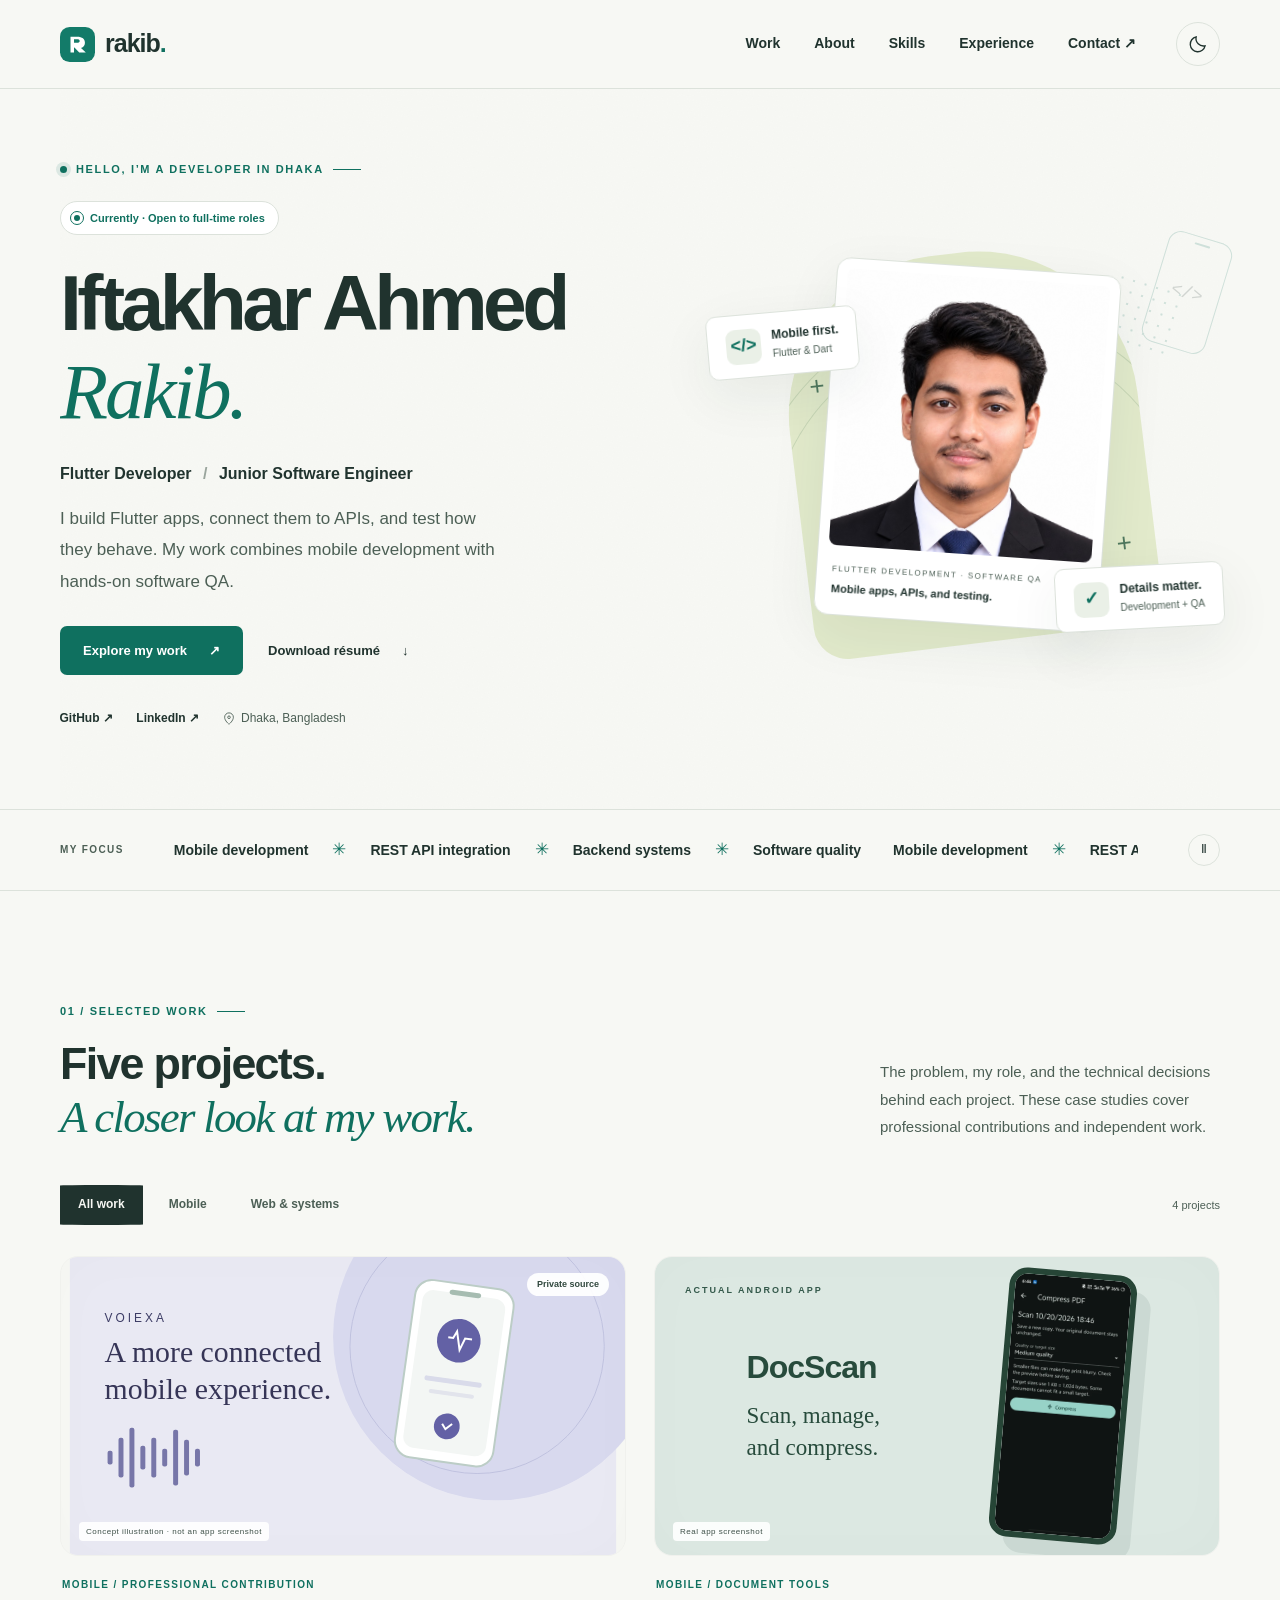
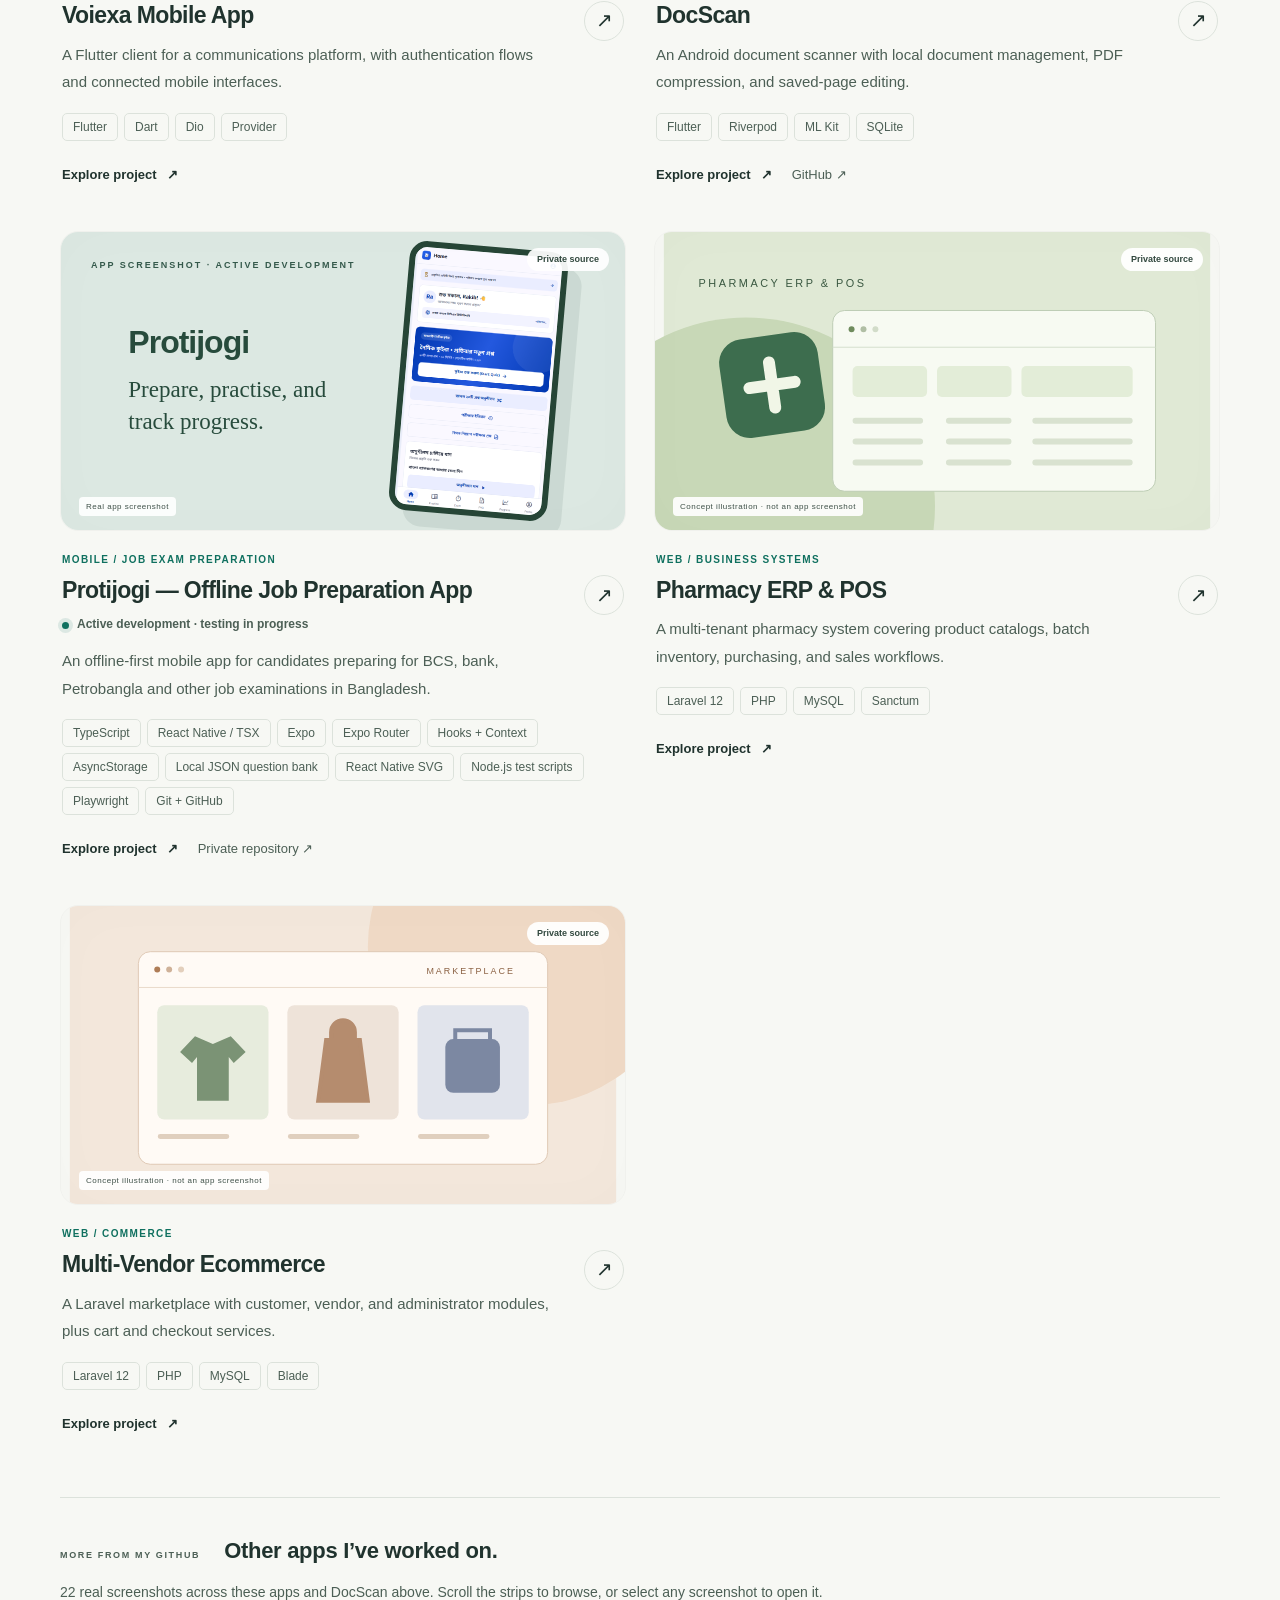
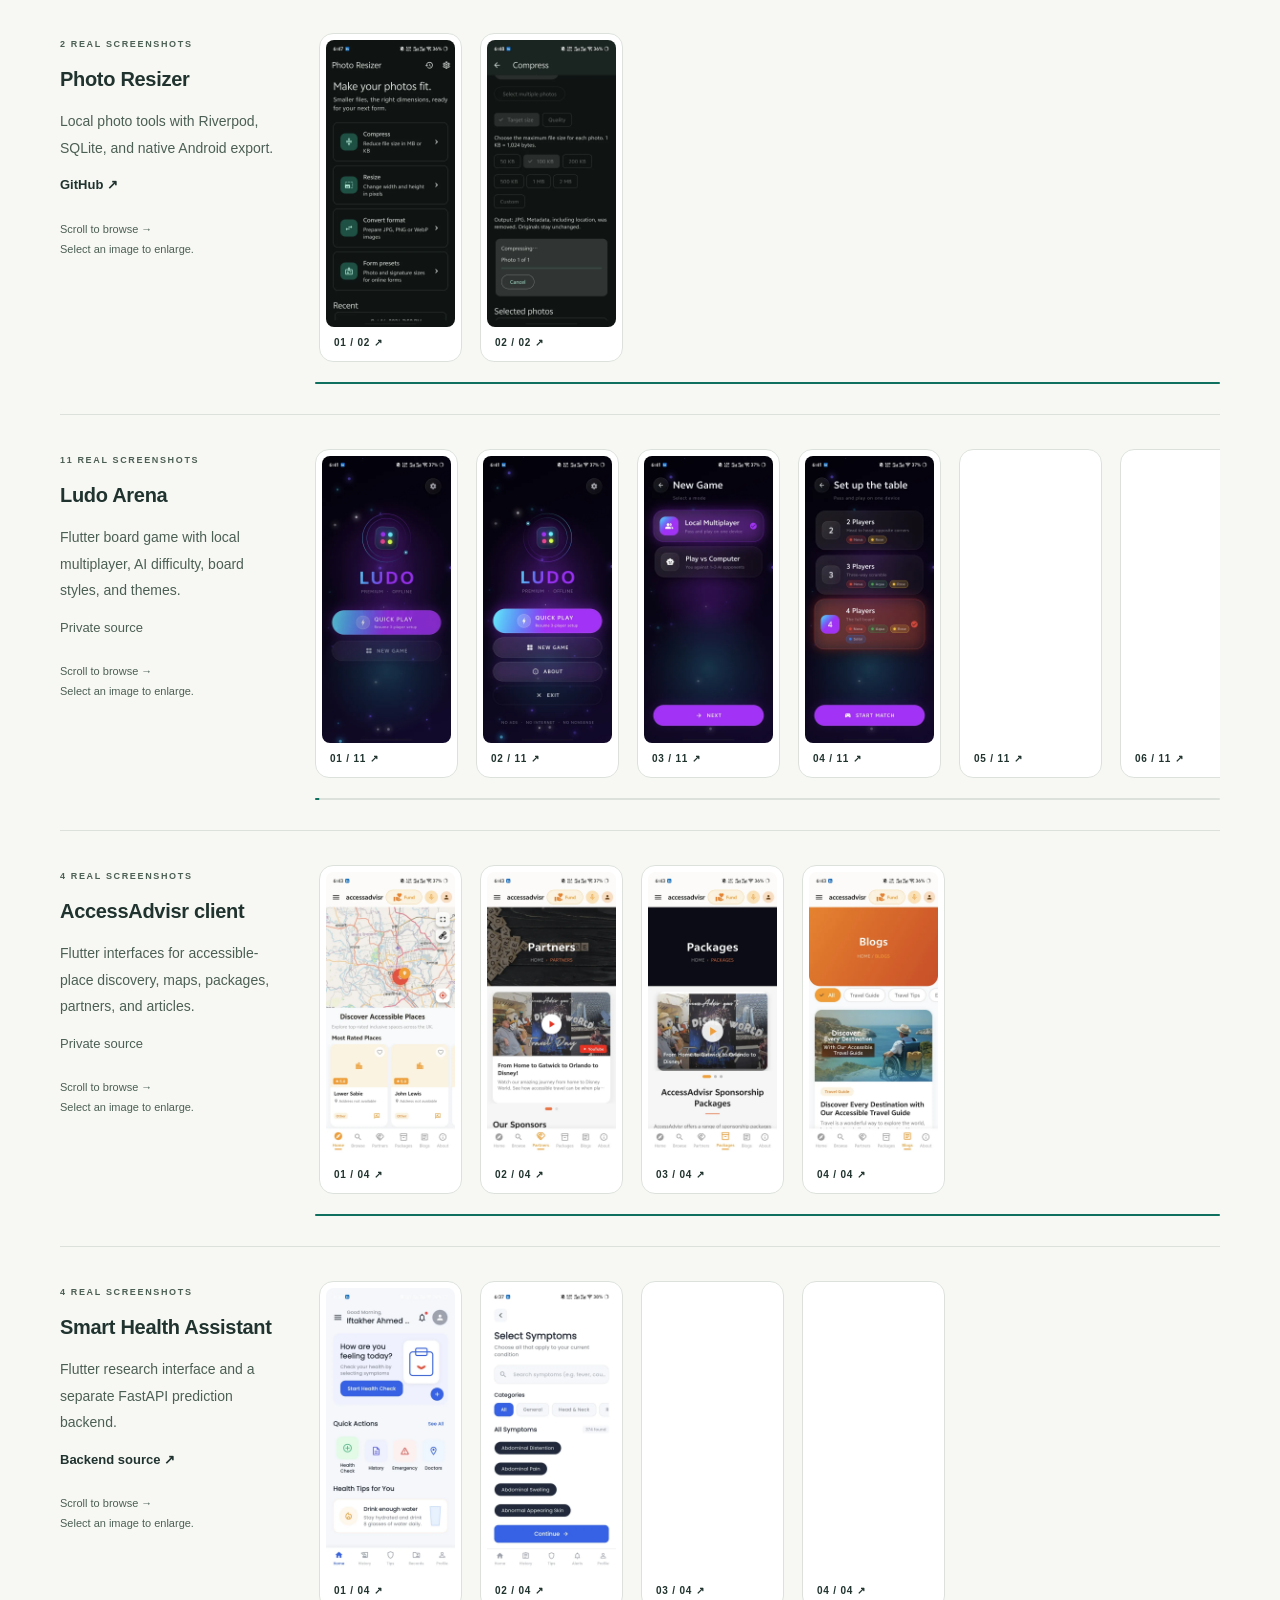
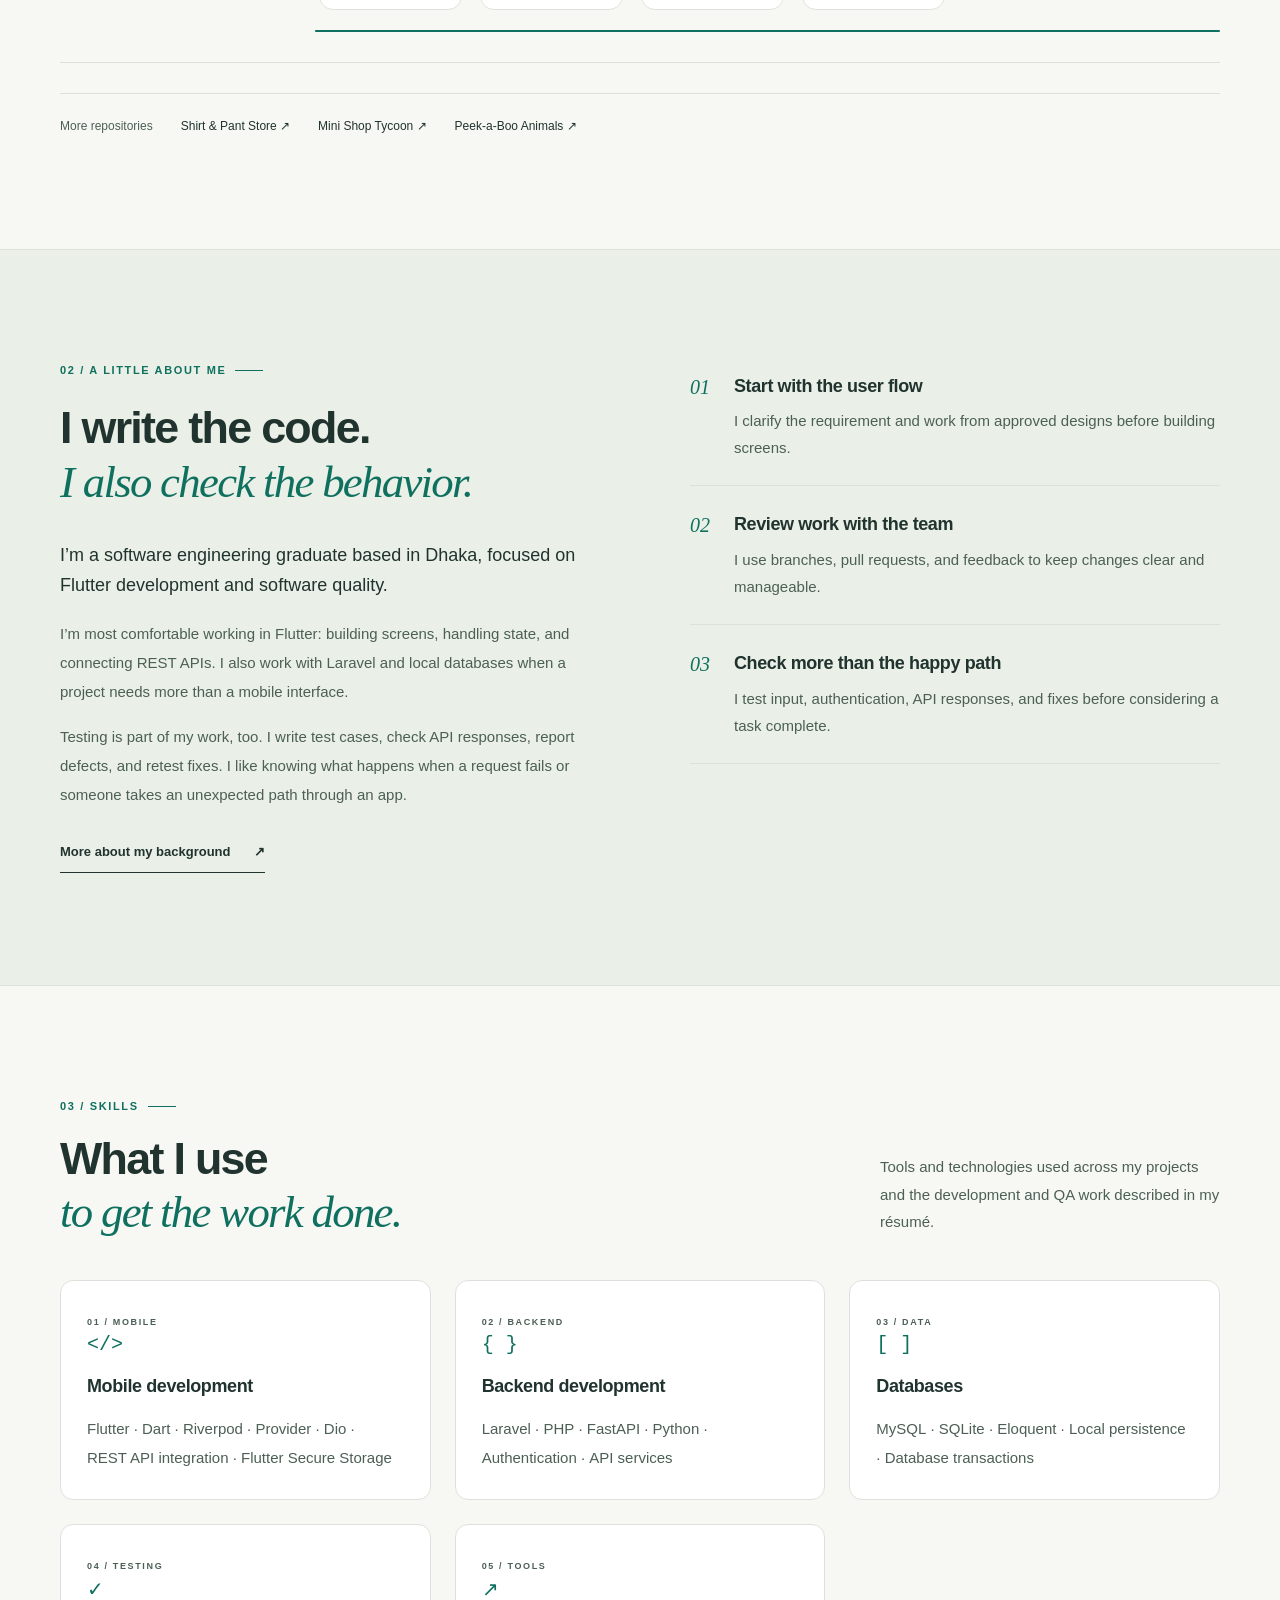
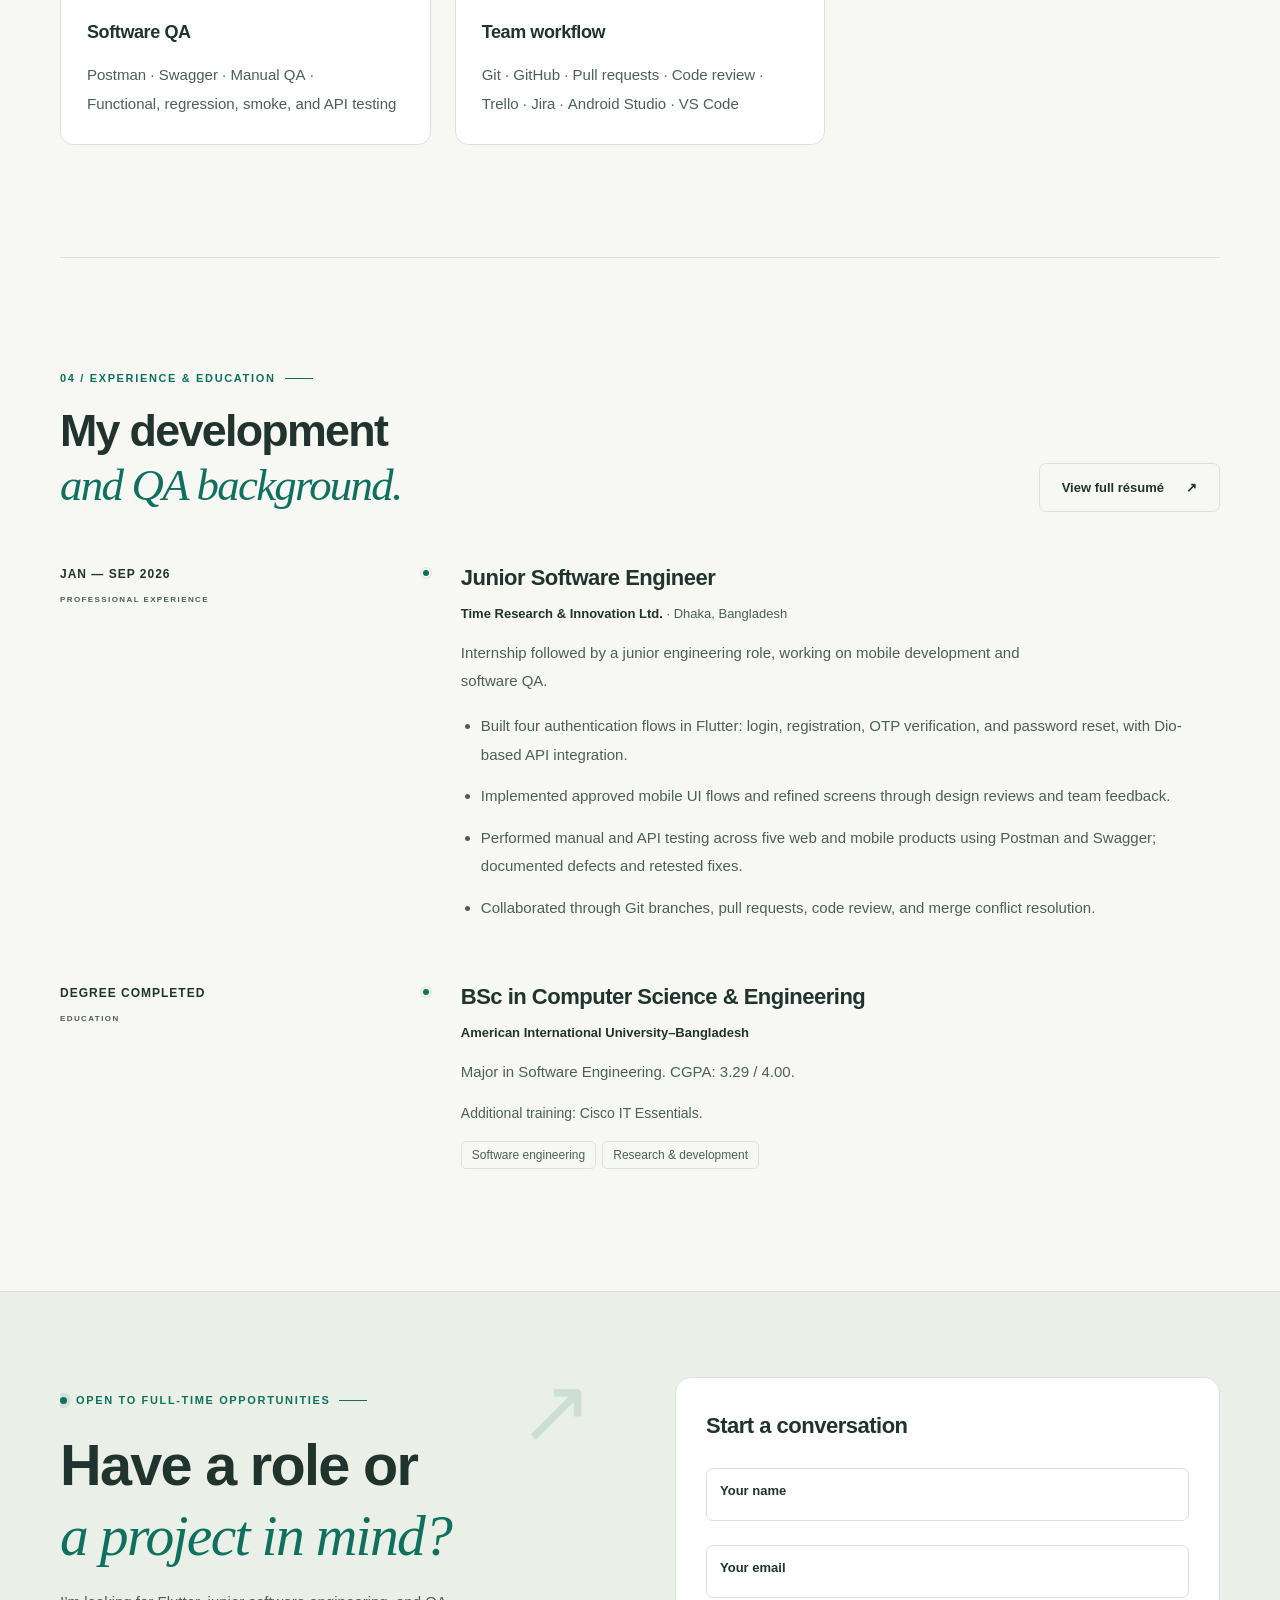
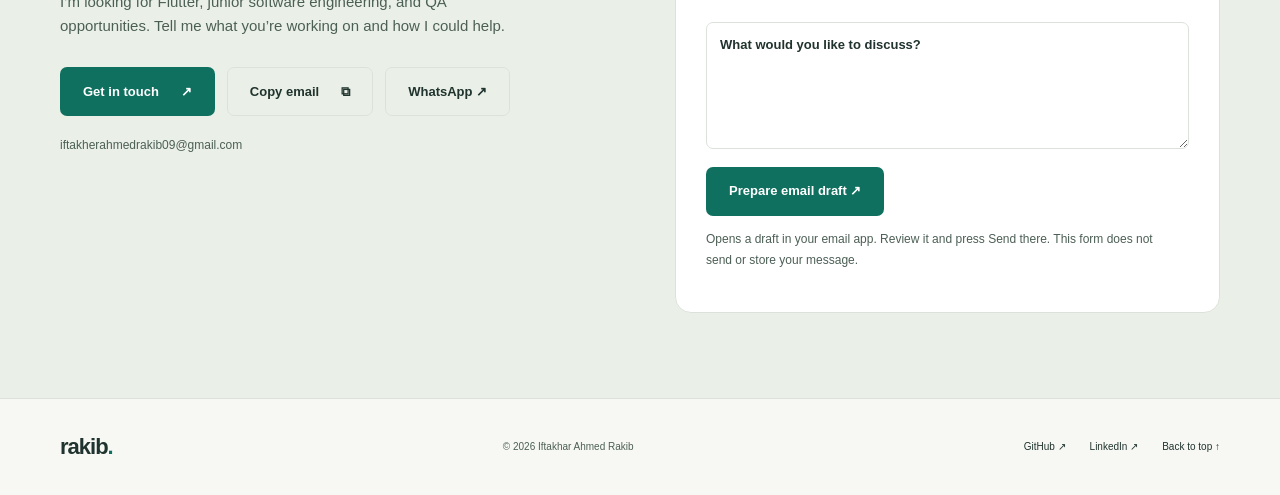
==== commit d8a1ddd9: "Add Protijogi case study and updated profile photo" ====
--- a/index.html
+++ b/index.html
@@ -52,11 +52,12 @@
     </section>
     <div class="specialties"><div class="container specialties-inner"><span>MY FOCUS</span><p>Mobile development <i>✳</i> REST API integration <i>✳</i> Backend systems <i>✳</i> Software quality</p></div></div>
     <section class="section container" id="work" aria-labelledby="work-title">
-      <div class="section-heading"><div><p class="eyebrow">01 / SELECTED WORK</p><h2 id="work-title">Four projects.<br><em>A closer look at my work.</em></h2></div><p>The problem, my role, and the technical decisions behind each project. These case studies cover professional contributions and independent work.</p></div>
+      <div class="section-heading"><div><p class="eyebrow">01 / SELECTED WORK</p><h2 id="work-title">Five projects.<br><em>A closer look at my work.</em></h2></div><p>The problem, my role, and the technical decisions behind each project. These case studies cover professional contributions and independent work.</p></div>
       <div class="work-toolbar"><div class="filters" role="group" aria-label="Filter projects"><button type="button" class="filter active" data-filter="all" aria-pressed="true">All work</button><button type="button" class="filter" data-filter="mobile" aria-pressed="false">Mobile</button><button type="button" class="filter" data-filter="web" aria-pressed="false">Web & systems</button></div><span id="project-count" class="project-count" role="status" aria-live="polite"></span></div>
       <div class="project-grid" id="project-grid"><!-- PROJECTS START -->
 <article class="project-card" data-category="mobile"><div class="project-media"><svg viewBox="0 0 550 300" xmlns="http://www.w3.org/2000/svg" aria-hidden="true" focusable="false"><defs></defs><rect width="550" height="300" fill="#e9e9f3"/><circle cx="430" cy="80" r="165" fill="#d8d9ee"/><circle cx="410" cy="90" r="128" fill="none" stroke="#c0c2df"/><text x="35" y="65" fill="#3c3c65" font-family="Segoe UI,sans-serif" font-size="12" letter-spacing="3">VOIEXA</text><text x="35" y="106" fill="#363557" font-family="Georgia,serif" font-size="30">A more connected</text><text x="35" y="143" fill="#363557" font-family="Georgia,serif" font-size="30">mobile experience.</text><g transform="translate(337,27) rotate(8,50,90)"><rect x="0" y="0" width="100" height="180" rx="17" fill="#fff" stroke="#bccdc6" stroke-width="2"/><rect x="8" y="10" width="84" height="160" rx="11" fill="#f3f6f4"/><rect x="34" y="7" width="32" height="5" rx="3" fill="#a6bcb1"/><circle cx="50" cy="57" r="22" fill="#6361a5"/><path d="M39 55h5l3-7 5 18 4-12h7" fill="none" stroke="#fff" stroke-width="2"/><rect x="21" y="96" width="58" height="5" rx="2" fill="#d9dbea"/><rect x="27" y="109" width="46" height="4" rx="2" fill="#e2e4ec"/><circle cx="50" cy="144" r="13" fill="#6361a5"/><path d="m45 142 4 5 6-6" fill="none" stroke="#fff" stroke-width="2"/></g><g fill="#7776a8"><rect x="38" y="195" width="5" height="14" rx="2"/><rect x="49" y="182" width="5" height="40" rx="2"/><rect x="60" y="172" width="5" height="60" rx="2"/><rect x="71" y="190" width="5" height="24" rx="2"/><rect x="82" y="182" width="5" height="40" rx="2"/><rect x="93" y="193" width="5" height="18" rx="2"/><rect x="104" y="174" width="5" height="56" rx="2"/><rect x="115" y="184" width="5" height="36" rx="2"/><rect x="126" y="193" width="5" height="18" rx="2"/></g></svg><span class="media-private">Private source</span><span class="media-label">Concept illustration · not an app screenshot</span></div><div class="project-body"><p class="project-category">MOBILE / PROFESSIONAL CONTRIBUTION</p><div class="project-title-row"><h3><a href="projects/voiexa.html">Voiexa Mobile App</a></h3><a class="project-open" href="projects/voiexa.html" aria-label="Read Voiexa Mobile App case study">↗</a></div><p class="project-description">A Flutter client for a communications platform, with authentication flows and connected mobile interfaces.</p><div class="tags"><span>Flutter</span><span>Dart</span><span>Dio</span><span>Provider</span></div><div class="project-bottom"><a class="detail-link" href="projects/voiexa.html">Explore project <span aria-hidden="true">↗</span></a></div></div></article>
 <article class="project-card" data-category="mobile"><div class="project-media"><div class="real-shot-composition"><span class="shot-note">ACTUAL ANDROID APP</span><div class="shot-description"><strong>DocScan</strong><span>Scan, manage,<br>and compress.</span></div><img class="cover-screenshot" src="assets/screenshots/docscan-compression.webp" width="540" height="1200" alt="DocScan compression screen showing medium-quality selection and Compress action" loading="lazy" decoding="async"></div><span class="media-label">Real app screenshot</span></div><div class="project-body"><p class="project-category">MOBILE / DOCUMENT TOOLS</p><div class="project-title-row"><h3><a href="projects/docscan.html">DocScan</a></h3><a class="project-open" href="projects/docscan.html" aria-label="Read DocScan case study">↗</a></div><p class="project-description">An Android document scanner with local document management, PDF compression, and saved-page editing.</p><div class="tags"><span>Flutter</span><span>Riverpod</span><span>ML Kit</span><span>SQLite</span></div><div class="project-bottom"><a class="detail-link" href="projects/docscan.html">Explore project <span aria-hidden="true">↗</span></a><a class="source-link" href="https://github.com/09rakib/Document-Scanner" target="_blank" rel="noopener noreferrer">GitHub ↗</a></div></div></article>
+<article class="project-card" data-category="mobile"><div class="project-media"><div class="real-shot-composition"><span class="shot-note">APP SCREENSHOT · ACTIVE DEVELOPMENT</span><div class="shot-description"><strong>Protijogi</strong><span>Prepare, practise, and track progress.</span></div><img class="cover-screenshot" src="assets/screenshots/protijogi-home.webp" width="490" height="862" alt="Protijogi home screen with a daily quiz and study shortcuts" loading="lazy" decoding="async"></div><span class="media-private">Private source</span><span class="media-label">Real app screenshot</span></div><div class="project-body"><p class="project-category">MOBILE / JOB EXAM PREPARATION</p><div class="project-title-row"><h3><a href="projects/protijogi.html">Protijogi — Offline Job Preparation App</a></h3><a class="project-open" href="projects/protijogi.html" aria-label="Read Protijogi — Offline Job Preparation App case study">↗</a></div><p class="project-status"><span class="status-dot"></span>Active development · testing in progress</p><p class="project-description">An offline-first mobile app for candidates preparing for BCS, bank, Petrobangla and other job examinations in Bangladesh.</p><div class="tags"><span>TypeScript</span><span>React Native / TSX</span><span>Expo</span><span>Expo Router</span><span>Hooks + Context</span><span>AsyncStorage</span><span>Local JSON question bank</span><span>React Native SVG</span><span>Node.js test scripts</span><span>Playwright</span><span>Git + GitHub</span></div><div class="project-bottom"><a class="detail-link" href="projects/protijogi.html">Explore project <span aria-hidden="true">↗</span></a><a class="source-link" href="https://github.com/09rakib/Protijogi-Mobile-Application-" target="_blank" rel="noopener noreferrer">Private repository ↗</a></div></div></article>
 <article class="project-card" data-category="web"><div class="project-media"><svg viewBox="0 0 550 300" xmlns="http://www.w3.org/2000/svg" aria-hidden="true" focusable="false"><defs></defs><rect width="550" height="300" fill="#e0e9d5"/><circle cx="83" cy="276" r="190" fill="#c8d8b7"/><text x="35" y="55" font-family="Segoe UI,sans-serif" font-size="11" letter-spacing="2.5" fill="#3a5841">PHARMACY ERP & POS</text><rect x="170" y="79" width="325" height="182" rx="12" fill="#f7faf2" stroke="#becdb5"/><path d="M170 116h325" stroke="#d5dfcd"/><circle cx="189" cy="98" r="3" fill="#6f8b5d"/><circle cx="201" cy="98" r="3" fill="#b0bea4"/><circle cx="213" cy="98" r="3" fill="#d2dcc9"/><rect x="190" y="135" width="75" height="31" rx="5" fill="#e3edd8"/><rect x="275" y="135" width="75" height="31" rx="5" fill="#e3edd8"/><rect x="360" y="135" width="112" height="31" rx="5" fill="#e3edd8"/><g stroke="#d9e2d0" stroke-width="6" stroke-linecap="round"><path d="M193 190h65m29 0h60m27 0h95M193 211h65m29 0h60m27 0h95M193 232h65m29 0h60m27 0h95"/></g><g transform="translate(59,104) rotate(-8,50,50)"><rect width="100" height="100" rx="24" fill="#3d6d4e"/><path d="M50 27v46M27 50h46" stroke="#f1f6e7" stroke-width="12" stroke-linecap="round"/></g></svg><span class="media-private">Private source</span><span class="media-label">Concept illustration · not an app screenshot</span></div><div class="project-body"><p class="project-category">WEB / BUSINESS SYSTEMS</p><div class="project-title-row"><h3><a href="projects/pharmacy.html">Pharmacy ERP &amp; POS</a></h3><a class="project-open" href="projects/pharmacy.html" aria-label="Read Pharmacy ERP &amp; POS case study">↗</a></div><p class="project-description">A multi-tenant pharmacy system covering product catalogs, batch inventory, purchasing, and sales workflows.</p><div class="tags"><span>Laravel 12</span><span>PHP</span><span>MySQL</span><span>Sanctum</span></div><div class="project-bottom"><a class="detail-link" href="projects/pharmacy.html">Explore project <span aria-hidden="true">↗</span></a></div></div></article>
 <article class="project-card" data-category="web"><div class="project-media"><svg viewBox="0 0 550 300" xmlns="http://www.w3.org/2000/svg" aria-hidden="true" focusable="false"><defs></defs><rect width="550" height="300" fill="#f3e7db"/><circle cx="460" cy="41" r="160" fill="#efd9c5"/><rect x="69" y="46" width="412" height="214" rx="12" fill="#fffaf5" stroke="#dfc9b5"/><path d="M69 82h412" stroke="#e9dacb"/><circle cx="88" cy="64" r="3" fill="#ae7c56"/><circle cx="100" cy="64" r="3" fill="#cfb198"/><circle cx="112" cy="64" r="3" fill="#e3cfbc"/><text x="359" y="68" fill="#8a6042" font-family="Segoe UI,sans-serif" font-size="9" letter-spacing="2">MARKETPLACE</text><rect x="88" y="100" width="112" height="115" rx="7" fill="#e7ecdd"/><rect x="219" y="100" width="112" height="115" rx="7" fill="#eee3d9"/><rect x="350" y="100" width="112" height="115" rx="7" fill="#e1e4ec"/><path d="m126 131 18 8 18-8 15 16-12 11-5-6v44h-32v-44l-5 6-12-11Z" fill="#7b9375"/><path d="M258 135h34l8 61h-50zM263 135v-8a12 12 0 0 1 24 0v8" fill="#b58c6e" stroke="#b58c6e" stroke-width="4"/><rect x="378" y="134" width="55" height="54" rx="8" fill="#7c88a2"/><path d="M388 134v-9h35v9" fill="none" stroke="#7c88a2" stroke-width="4"/><g stroke="#e0cfbe" stroke-width="5" stroke-linecap="round"><path d="M91 232h67M222 232h67M353 232h67"/></g></svg><span class="media-private">Private source</span><span class="media-label">Concept illustration · not an app screenshot</span></div><div class="project-body"><p class="project-category">WEB / COMMERCE</p><div class="project-title-row"><h3><a href="projects/ecommerce.html">Multi-Vendor Ecommerce</a></h3><a class="project-open" href="projects/ecommerce.html" aria-label="Read Multi-Vendor Ecommerce case study">↗</a></div><p class="project-description">A Laravel marketplace with customer, vendor, and administrator modules, plus cart and checkout services.</p><div class="tags"><span>Laravel 12</span><span>PHP</span><span>MySQL</span><span>Blade</span></div><div class="project-bottom"><a class="detail-link" href="projects/ecommerce.html">Explore project <span aria-hidden="true">↗</span></a></div></div></article>
 <!-- PROJECTS END --></div>
--- a/polish.css
+++ b/polish.css
@@ -1,13 +1,15 @@
-/* Reading sizes and layouts for the static case studies. */
-:root{--muted:#4c5f55;--green:#0f705f}html[data-theme=dark]{--muted:#c0cfc5;--green:#8ad5bb}
-.project-description{font-size:15px;line-height:1.85;min-height:56px}.section-heading>p,.about-grid p,.capability p,.timeline-content>p:not(.organization),.contact-inner p:not(.eyebrow):not(.copy-status){font-size:15px}.tags span{font-size:12px}.project-category{font-size:10px}.source-link,.detail-link{font-size:13px}.detail-link{display:inline-flex;gap:10px;align-items:center}.project-title-row h3 a:hover{color:var(--green)}.project-open{min-width:40px;min-height:40px}
-.real-shot-composition{width:100%;height:100%;position:relative;background:#dce8e2;overflow:hidden;display:flex;align-items:center;justify-content:space-around;padding:32px}.shot-note{position:absolute;top:26px;left:30px;font-size:9px;letter-spacing:2px;color:#34594b;font-weight:650}.shot-description{color:#274b3c;max-width:200px;line-height:1.2}.shot-description strong{display:block;font-size:32px;letter-spacing:-1px}.shot-description>span{display:block;font-family:Georgia,serif;font-size:23px;line-height:1.4;margin-top:13px}.cover-screenshot{height:270px;width:auto;max-width:45%;object-fit:contain;border:6px solid #264536;border-radius:18px;transform:rotate(5deg);box-shadow:15px 15px 0 #26453617}.case-cover .cover-screenshot{height:340px}.case-cover .shot-description strong{font-size:48px}.case-cover .shot-description>span{font-size:30px}.case-cover .shot-description{max-width:none}.case-cover.project-media{height:415px}.case-cover .real-shot-composition{padding-inline:18%}
-.more-work-gallery{display:block;margin-top:55px}.more-work-gallery>div:first-child{display:flex;align-items:baseline;flex-wrap:wrap;gap:12px 24px;margin-bottom:25px}.more-work-gallery h3{font-size:22px;margin:0}.more-work-gallery>div:first-child>p{width:100%;font-size:14px;color:var(--muted);margin:0}.supporting-grid{display:grid;grid-template-columns:repeat(4,1fr);gap:22px}.supporting-project{min-width:0}.gallery-trigger{display:flex;align-items:center;justify-content:center;position:relative;background:var(--soft);border:1px solid var(--line);border-radius:13px;overflow:hidden;height:250px;width:100%;padding:20px 15px 0}.gallery-trigger img{height:260px;width:117px;object-fit:cover;object-position:top;border-radius:10px 10px 0 0;border:4px solid #20352c;transition:transform .2s}.gallery-trigger:hover img{transform:translateY(-7px)}.gallery-trigger>span{position:absolute;left:12px;bottom:12px;background:#fffffff2;color:#20332e;font-size:10px;padding:4px 9px;border-radius:5px}.supporting-project h4{font-size:16px;margin:16px 0 8px;font-weight:600;letter-spacing:-.3px}.supporting-project p{font-size:14px;line-height:1.8;color:var(--muted);margin-bottom:10px}.supporting-project>a{font-size:12px;font-weight:600}.supporting-project>a:hover{color:var(--green)}.additional-repos{border-top:1px solid var(--line);display:flex;flex-wrap:wrap;gap:18px 28px;padding-top:23px;margin-top:30px;font-size:12px}.additional-repos>span{color:var(--muted)}.additional-repos>a:hover{color:var(--green)}
-.skills-section{border-bottom:1px solid var(--line)}.skills-grid{display:grid;grid-template-columns:repeat(3,1fr);gap:24px}.skills-grid article{padding:26px;border:1px solid var(--line);border-radius:13px;background:var(--paper)}.skills-grid h3{font-size:18px;margin:13px 0 12px;font-weight:600;letter-spacing:-.4px}.skills-grid p{font-size:15px;color:var(--muted);line-height:1.95;margin:0}.experience-achievements{padding-left:20px;margin-top:18px;font-size:15px;line-height:1.9;color:var(--muted)}.experience-achievements li{margin-bottom:13px}.training-note{font-size:14px!important}.contact-actions{flex-wrap:wrap}.contact-inner{grid-template-columns:1fr 1fr;gap:70px;align-items:start}.contact-inner>div:first-child{padding-top:15px}.contact-form{background:var(--paper);border:1px solid var(--line);border-radius:16px;padding:30px}.contact-form h3{font-size:22px;font-weight:600;margin-bottom:22px;letter-spacing:-.5px}.contact-form label{display:block;font-size:13px;font-weight:600;margin:14px 0 7px}.contact-form input,.contact-form textarea{width:100%;font:inherit;font-size:15px;color:var(--ink);border:1px solid var(--line);border-radius:7px;background:var(--bg);padding:11px 13px}.contact-form textarea{resize:vertical;min-height:110px}.contact-form .button{margin-top:18px}.contact-form .form-help{font-size:12px!important;line-height:1.8;margin:13px 0 0}.contact-form #form-status{font-size:12px;color:var(--green);line-height:1.8;margin:10px 0 0}.contact-form [hidden]{display:none!important}.contact-form .inline-link{font-size:13px}
-#gallery-dialog{max-width:760px;width:calc(100% - 32px);padding:22px 28px;max-height:94dvh}#gallery-dialog .dialog-header{margin-bottom:10px}#gallery-dialog h2{font-size:22px;margin:0;letter-spacing:-.5px}#gallery-dialog figure{margin:0;text-align:center}#gallery-image{max-height:60dvh;max-width:100%;height:auto;width:auto;margin:0 auto;border-radius:9px;border:1px solid var(--line)}#gallery-caption{font-size:13px;color:var(--muted);line-height:1.65;margin-top:14px}.gallery-controls{display:flex;gap:15px;align-items:center;justify-content:space-between;margin-top:18px}.gallery-controls .button{margin:0;font-size:12px;min-height:42px;padding:10px 15px}.gallery-controls>span{font-size:12px;color:var(--muted)}
-.case-intro{padding-top:42px;padding-bottom:42px}.back-link{display:inline-block;color:var(--muted);font-size:13px;margin-bottom:42px}.back-link:hover{color:var(--green)}.case-intro h1{font-size:clamp(40px,5vw,66px);line-height:1.15;letter-spacing:-2px;margin-bottom:20px}.case-lead{max-width:760px;color:var(--muted);font-size:19px;line-height:1.85;margin-bottom:23px}.case-meta{display:grid;grid-template-columns:1fr 1.8fr 1fr;gap:28px;margin-top:38px;padding-top:25px;border-top:1px solid var(--line)}.case-meta>div>span{display:block;font-size:9px;letter-spacing:1.5px;font-weight:700;color:var(--muted);margin-bottom:8px}.case-meta strong{font-size:14px;font-weight:550;line-height:1.7;display:block}.case-section{padding-block:70px}.case-overview{display:grid;grid-template-columns:1fr 1.3fr;gap:80px;align-items:start}.case-overview h2{font-size:34px}.case-overview>p{font-size:17px;line-height:1.95;color:var(--muted);margin:0}.case-overview .eyebrow{margin-bottom:15px}.case-tinted{background:var(--soft);border-block:1px solid var(--line)}.case-tinted h2{font-size:36px}.challenge-grid{display:grid;grid-template-columns:repeat(3,1fr);gap:40px;margin-top:40px}.challenge-index{font-family:Georgia,serif;font-style:italic;font-size:24px;color:var(--green)}.challenge-grid h3{font-size:19px;font-weight:600;letter-spacing:-.4px;margin:16px 0 12px}.challenge-grid p{color:var(--muted);font-size:15px;line-height:1.95;margin-bottom:0}.architecture-flow{display:flex;align-items:center;justify-content:center;gap:20px;flex-wrap:wrap;margin-top:45px;border-top:1px solid var(--line);padding-top:32px}.architecture-flow>span{border:1px solid var(--line);background:var(--bg);padding:12px 20px;border-radius:7px;font-size:12px;font-weight:600}.architecture-flow i{color:var(--green);font-style:normal}.case-features{padding-left:22px;margin:0;color:var(--muted);font-size:16px;line-height:1.95}.case-features li{padding-bottom:14px}.case-gallery{border-top:1px solid var(--line)}.case-gallery h2{font-size:36px}.case-gallery figure{display:flex;align-items:center;gap:70px;padding:40px 60px;background:var(--soft);border-radius:18px;margin:35px 0 0}.case-gallery img{width:245px;height:auto;border-radius:14px;border:6px solid #294336}.case-gallery figcaption{max-width:390px;color:var(--muted);font-size:15px;line-height:1.85}.case-result{border-top:1px solid var(--line)}.case-result h2{font-size:36px;margin-bottom:26px}.case-result>p:not(.eyebrow){max-width:850px;font-size:17px;line-height:1.95;color:var(--muted)}.case-result .scope-note{font-size:14px!important;padding-left:20px;border-left:2px solid var(--line);margin:25px 0}.case-result .button{margin-top:15px}.case-next{display:flex;justify-content:space-between;gap:30px;padding-block:32px;border-block:1px solid var(--line);font-size:14px}.case-next a:hover{color:var(--green)}
-@media(max-width:1050px){.supporting-grid{gap:16px}.skills-grid{grid-template-columns:repeat(2,1fr)}.contact-inner{gap:35px}.contact-form{padding:25px}.case-overview{gap:40px}.challenge-grid{gap:28px}.architecture-flow{gap:12px}.architecture-flow>span{padding:10px 14px}.case-cover .real-shot-composition{padding-inline:12%}}
-@media(max-width:760px){.project-description{font-size:15px;min-height:0}.tags span{font-size:11px}.shot-description strong{font-size:28px}.shot-description>span{font-size:20px}.cover-screenshot{height:260px;max-width:42%;border-width:4px;border-radius:13px}.real-shot-composition{padding:28px 22px}.shot-note{left:22px;top:20px;font-size:8px}.supporting-grid{grid-template-columns:1fr 1fr;gap:28px 16px}.supporting-project h4{font-size:15px}.supporting-project p{font-size:13px}.gallery-trigger{height:220px}.gallery-trigger img{height:235px;width:106px}.more-work-gallery h3{font-size:21px}.skills-grid{gap:15px}.skills-grid article{padding:21px}.skills-grid h3{font-size:17px}.skills-grid p{font-size:14px}.skills-grid .small-label{font-size:8px}.contact-inner{grid-template-columns:1fr;gap:30px}.contact-form{padding:24px}.case-intro{padding-top:25px;padding-bottom:30px}.back-link{margin-bottom:28px}.case-intro h1{font-size:40px;letter-spacing:-1.5px}.case-lead{font-size:17px;line-height:1.85}.case-meta{grid-template-columns:1fr;gap:20px;margin-top:28px}.case-meta>div>span{margin-bottom:4px}.case-meta strong{font-size:14px}.case-cover.project-media{height:300px}.case-cover .real-shot-composition{padding-inline:20px}.case-cover .cover-screenshot{height:265px}.case-cover .shot-description strong{font-size:30px}.case-cover .shot-description>span{font-size:22px}.case-section{padding-block:45px}.case-overview{grid-template-columns:1fr;gap:24px}.case-overview h2,.case-tinted h2,.case-gallery h2,.case-result h2{font-size:31px}.case-overview>p,.case-result>p:not(.eyebrow){font-size:16px}.challenge-grid{grid-template-columns:1fr;gap:30px;margin-top:30px}.challenge-grid h3{margin-top:8px}.architecture-flow{display:grid;grid-template-columns:1fr;margin-top:30px;text-align:center;gap:10px}.architecture-flow i{transform:rotate(90deg)}.case-gallery figure{padding:25px;gap:22px;flex-direction:column;margin-top:25px}.case-gallery img{width:210px;max-width:100%}.case-gallery figcaption{font-size:13px;line-height:1.85;text-align:center}.case-next{font-size:12px;flex-wrap:wrap;padding-block:24px}.case-features{font-size:15px}#gallery-dialog{padding:18px}#gallery-dialog h2{font-size:19px}#gallery-caption{font-size:12px}.gallery-controls .button{font-size:11px;padding:9px 12px}}
-@media(max-width:390px){.skills-grid{grid-template-columns:1fr}.gallery-trigger{height:200px;padding-inline:10px}.supporting-grid{gap:24px 12px}.supporting-project h4{font-size:14px}.cover-screenshot{height:230px}.shot-description strong{font-size:26px}.shot-description>span{font-size:19px}.real-shot-composition{padding:25px 18px}.shot-note{left:18px}.case-cover .cover-screenshot{height:250px}.case-cover .shot-description strong{font-size:26px}.case-cover .shot-description>span{font-size:19px}.case-intro h1{font-size:36px}}
-.supporting-grid{display:block}.supporting-project{display:grid;grid-template-columns:220px minmax(0,1fr);gap:35px;padding:30px 0;border-bottom:1px solid var(--line)}.supporting-project:first-child{padding-top:0}.supporting-project h4{font-size:20px;margin:8px 0 12px}.supporting-info>p{font-size:14px;line-height:1.9}.supporting-info>a{font-size:13px;font-weight:600}.supporting-info .scroll-hint{font-size:11px;line-height:1.8;color:var(--muted);margin:22px 0 0}.screenshot-strip{display:flex;overflow-x:auto;gap:18px;padding:4px 4px 16px;scroll-snap-type:x mandatory;scrollbar-width:thin;scrollbar-color:var(--green) var(--soft)}.screenshot-thumb{position:relative;flex:0 0 143px;align-self:start;scroll-snap-align:start;border:1px solid var(--line);background:var(--paper);border-radius:14px;padding:6px 6px 34px;transition:transform .2s;color:var(--ink)}.screenshot-thumb img{width:129px;height:287px;object-fit:cover;border-radius:8px}.screenshot-thumb>span{font-size:10px;position:absolute;bottom:9px;left:14px;letter-spacing:.8px;font-weight:600}.screenshot-thumb:hover{transform:translateY(-3px);border-color:var(--green)}.screenshot-thumb:focus-visible{outline-offset:-3px}.screenshot-strip:has(.screenshot-thumb:focus-visible){scroll-behavior:smooth}
-@media(max-width:760px){.supporting-project{grid-template-columns:1fr;gap:20px;padding:28px 0}.supporting-info>p{margin-bottom:9px}.supporting-info .scroll-hint{margin:10px 0 0}.screenshot-strip{gap:13px}.screenshot-thumb{flex-basis:140px}.screenshot-thumb img{width:126px;height:280px}.supporting-info h4{font-size:20px}.more-work-gallery>div:first-child>p{font-size:14px}}
+/* Reading sizes and layouts for the static case studies. */
+:root{--muted:#4c5f55;--green:#0f705f}html[data-theme=dark]{--muted:#c0cfc5;--green:#8ad5bb}
+.project-description{font-size:15px;line-height:1.85;min-height:56px}.section-heading>p,.about-grid p,.capability p,.timeline-content>p:not(.organization),.contact-inner p:not(.eyebrow):not(.copy-status){font-size:15px}.tags span{font-size:12px}.project-category{font-size:10px}.source-link,.detail-link{font-size:13px}.detail-link{display:inline-flex;gap:10px;align-items:center}.project-title-row h3 a:hover{color:var(--green)}.project-open{min-width:40px;min-height:40px}
+.real-shot-composition{width:100%;height:100%;position:relative;background:#dce8e2;overflow:hidden;display:flex;align-items:center;justify-content:space-around;padding:32px}.shot-note{position:absolute;top:26px;left:30px;font-size:9px;letter-spacing:2px;color:#34594b;font-weight:650}.shot-description{color:#274b3c;max-width:200px;line-height:1.2}.shot-description strong{display:block;font-size:32px;letter-spacing:-1px}.shot-description>span{display:block;font-family:Georgia,serif;font-size:23px;line-height:1.4;margin-top:13px}.cover-screenshot{height:270px;width:auto;max-width:45%;object-fit:contain;border:6px solid #264536;border-radius:18px;transform:rotate(5deg);box-shadow:15px 15px 0 #26453617}.case-cover .cover-screenshot{height:340px}.case-cover .shot-description strong{font-size:48px}.case-cover .shot-description>span{font-size:30px}.case-cover .shot-description{max-width:none}.case-cover.project-media{height:415px}.case-cover .real-shot-composition{padding-inline:18%}
+.more-work-gallery{display:block;margin-top:55px}.more-work-gallery>div:first-child{display:flex;align-items:baseline;flex-wrap:wrap;gap:12px 24px;margin-bottom:25px}.more-work-gallery h3{font-size:22px;margin:0}.more-work-gallery>div:first-child>p{width:100%;font-size:14px;color:var(--muted);margin:0}.supporting-grid{display:grid;grid-template-columns:repeat(4,1fr);gap:22px}.supporting-project{min-width:0}.gallery-trigger{display:flex;align-items:center;justify-content:center;position:relative;background:var(--soft);border:1px solid var(--line);border-radius:13px;overflow:hidden;height:250px;width:100%;padding:20px 15px 0}.gallery-trigger img{height:260px;width:117px;object-fit:cover;object-position:top;border-radius:10px 10px 0 0;border:4px solid #20352c;transition:transform .2s}.gallery-trigger:hover img{transform:translateY(-7px)}.gallery-trigger>span{position:absolute;left:12px;bottom:12px;background:#fffffff2;color:#20332e;font-size:10px;padding:4px 9px;border-radius:5px}.supporting-project h4{font-size:16px;margin:16px 0 8px;font-weight:600;letter-spacing:-.3px}.supporting-project p{font-size:14px;line-height:1.8;color:var(--muted);margin-bottom:10px}.supporting-project>a{font-size:12px;font-weight:600}.supporting-project>a:hover{color:var(--green)}.additional-repos{border-top:1px solid var(--line);display:flex;flex-wrap:wrap;gap:18px 28px;padding-top:23px;margin-top:30px;font-size:12px}.additional-repos>span{color:var(--muted)}.additional-repos>a:hover{color:var(--green)}
+.skills-section{border-bottom:1px solid var(--line)}.skills-grid{display:grid;grid-template-columns:repeat(3,1fr);gap:24px}.skills-grid article{padding:26px;border:1px solid var(--line);border-radius:13px;background:var(--paper)}.skills-grid h3{font-size:18px;margin:13px 0 12px;font-weight:600;letter-spacing:-.4px}.skills-grid p{font-size:15px;color:var(--muted);line-height:1.95;margin:0}.experience-achievements{padding-left:20px;margin-top:18px;font-size:15px;line-height:1.9;color:var(--muted)}.experience-achievements li{margin-bottom:13px}.training-note{font-size:14px!important}.contact-actions{flex-wrap:wrap}.contact-inner{grid-template-columns:1fr 1fr;gap:70px;align-items:start}.contact-inner>div:first-child{padding-top:15px}.contact-form{background:var(--paper);border:1px solid var(--line);border-radius:16px;padding:30px}.contact-form h3{font-size:22px;font-weight:600;margin-bottom:22px;letter-spacing:-.5px}.contact-form label{display:block;font-size:13px;font-weight:600;margin:14px 0 7px}.contact-form input,.contact-form textarea{width:100%;font:inherit;font-size:15px;color:var(--ink);border:1px solid var(--line);border-radius:7px;background:var(--bg);padding:11px 13px}.contact-form textarea{resize:vertical;min-height:110px}.contact-form .button{margin-top:18px}.contact-form .form-help{font-size:12px!important;line-height:1.8;margin:13px 0 0}.contact-form #form-status{font-size:12px;color:var(--green);line-height:1.8;margin:10px 0 0}.contact-form [hidden]{display:none!important}.contact-form .inline-link{font-size:13px}
+#gallery-dialog{max-width:760px;width:calc(100% - 32px);padding:22px 28px;max-height:94dvh}#gallery-dialog .dialog-header{margin-bottom:10px}#gallery-dialog h2{font-size:22px;margin:0;letter-spacing:-.5px}#gallery-dialog figure{margin:0;text-align:center}#gallery-image{max-height:60dvh;max-width:100%;height:auto;width:auto;margin:0 auto;border-radius:9px;border:1px solid var(--line)}#gallery-caption{font-size:13px;color:var(--muted);line-height:1.65;margin-top:14px}.gallery-controls{display:flex;gap:15px;align-items:center;justify-content:space-between;margin-top:18px}.gallery-controls .button{margin:0;font-size:12px;min-height:42px;padding:10px 15px}.gallery-controls>span{font-size:12px;color:var(--muted)}
+.case-intro{padding-top:42px;padding-bottom:42px}.back-link{display:inline-block;color:var(--muted);font-size:13px;margin-bottom:42px}.back-link:hover{color:var(--green)}.case-intro h1{font-size:clamp(40px,5vw,66px);line-height:1.15;letter-spacing:-2px;margin-bottom:20px}.case-lead{max-width:760px;color:var(--muted);font-size:19px;line-height:1.85;margin-bottom:23px}.case-meta{display:grid;grid-template-columns:1fr 1.8fr 1fr;gap:28px;margin-top:38px;padding-top:25px;border-top:1px solid var(--line)}.case-meta>div>span{display:block;font-size:9px;letter-spacing:1.5px;font-weight:700;color:var(--muted);margin-bottom:8px}.case-meta strong{font-size:14px;font-weight:550;line-height:1.7;display:block}.case-section{padding-block:70px}.case-overview{display:grid;grid-template-columns:1fr 1.3fr;gap:80px;align-items:start}.case-overview h2{font-size:34px}.case-overview>p{font-size:17px;line-height:1.95;color:var(--muted);margin:0}.case-overview .eyebrow{margin-bottom:15px}.case-tinted{background:var(--soft);border-block:1px solid var(--line)}.case-tinted h2{font-size:36px}.challenge-grid{display:grid;grid-template-columns:repeat(3,1fr);gap:40px;margin-top:40px}.challenge-index{font-family:Georgia,serif;font-style:italic;font-size:24px;color:var(--green)}.challenge-grid h3{font-size:19px;font-weight:600;letter-spacing:-.4px;margin:16px 0 12px}.challenge-grid p{color:var(--muted);font-size:15px;line-height:1.95;margin-bottom:0}.architecture-flow{display:flex;align-items:center;justify-content:center;gap:20px;flex-wrap:wrap;margin-top:45px;border-top:1px solid var(--line);padding-top:32px}.architecture-flow>span{border:1px solid var(--line);background:var(--bg);padding:12px 20px;border-radius:7px;font-size:12px;font-weight:600}.architecture-flow i{color:var(--green);font-style:normal}.case-features{padding-left:22px;margin:0;color:var(--muted);font-size:16px;line-height:1.95}.case-features li{padding-bottom:14px}.case-gallery{border-top:1px solid var(--line)}.case-gallery h2{font-size:36px}.case-gallery figure{display:flex;align-items:center;gap:70px;padding:40px 60px;background:var(--soft);border-radius:18px;margin:35px 0 0}.case-gallery img{width:245px;height:auto;border-radius:14px;border:6px solid #294336}.case-gallery figcaption{max-width:390px;color:var(--muted);font-size:15px;line-height:1.85}.case-result{border-top:1px solid var(--line)}.case-result h2{font-size:36px;margin-bottom:26px}.case-result>p:not(.eyebrow){max-width:850px;font-size:17px;line-height:1.95;color:var(--muted)}.case-result .scope-note{font-size:14px!important;padding-left:20px;border-left:2px solid var(--line);margin:25px 0}.case-result .button{margin-top:15px}.case-next{display:flex;justify-content:space-between;gap:30px;padding-block:32px;border-block:1px solid var(--line);font-size:14px}.case-next a:hover{color:var(--green)}
+@media(max-width:1050px){.supporting-grid{gap:16px}.skills-grid{grid-template-columns:repeat(2,1fr)}.contact-inner{gap:35px}.contact-form{padding:25px}.case-overview{gap:40px}.challenge-grid{gap:28px}.architecture-flow{gap:12px}.architecture-flow>span{padding:10px 14px}.case-cover .real-shot-composition{padding-inline:12%}}
+@media(max-width:760px){.project-description{font-size:15px;min-height:0}.tags span{font-size:11px}.shot-description strong{font-size:28px}.shot-description>span{font-size:20px}.cover-screenshot{height:260px;max-width:42%;border-width:4px;border-radius:13px}.real-shot-composition{padding:28px 22px}.shot-note{left:22px;top:20px;font-size:8px}.supporting-grid{grid-template-columns:1fr 1fr;gap:28px 16px}.supporting-project h4{font-size:15px}.supporting-project p{font-size:13px}.gallery-trigger{height:220px}.gallery-trigger img{height:235px;width:106px}.more-work-gallery h3{font-size:21px}.skills-grid{gap:15px}.skills-grid article{padding:21px}.skills-grid h3{font-size:17px}.skills-grid p{font-size:14px}.skills-grid .small-label{font-size:8px}.contact-inner{grid-template-columns:1fr;gap:30px}.contact-form{padding:24px}.case-intro{padding-top:25px;padding-bottom:30px}.back-link{margin-bottom:28px}.case-intro h1{font-size:40px;letter-spacing:-1.5px}.case-lead{font-size:17px;line-height:1.85}.case-meta{grid-template-columns:1fr;gap:20px;margin-top:28px}.case-meta>div>span{margin-bottom:4px}.case-meta strong{font-size:14px}.case-cover.project-media{height:300px}.case-cover .real-shot-composition{padding-inline:20px}.case-cover .cover-screenshot{height:265px}.case-cover .shot-description strong{font-size:30px}.case-cover .shot-description>span{font-size:22px}.case-section{padding-block:45px}.case-overview{grid-template-columns:1fr;gap:24px}.case-overview h2,.case-tinted h2,.case-gallery h2,.case-result h2{font-size:31px}.case-overview>p,.case-result>p:not(.eyebrow){font-size:16px}.challenge-grid{grid-template-columns:1fr;gap:30px;margin-top:30px}.challenge-grid h3{margin-top:8px}.architecture-flow{display:grid;grid-template-columns:1fr;margin-top:30px;text-align:center;gap:10px}.architecture-flow i{transform:rotate(90deg)}.case-gallery figure{padding:25px;gap:22px;flex-direction:column;margin-top:25px}.case-gallery img{width:210px;max-width:100%}.case-gallery figcaption{font-size:13px;line-height:1.85;text-align:center}.case-next{font-size:12px;flex-wrap:wrap;padding-block:24px}.case-features{font-size:15px}#gallery-dialog{padding:18px}#gallery-dialog h2{font-size:19px}#gallery-caption{font-size:12px}.gallery-controls .button{font-size:11px;padding:9px 12px}}
+@media(max-width:390px){.skills-grid{grid-template-columns:1fr}.gallery-trigger{height:200px;padding-inline:10px}.supporting-grid{gap:24px 12px}.supporting-project h4{font-size:14px}.cover-screenshot{height:230px}.shot-description strong{font-size:26px}.shot-description>span{font-size:19px}.real-shot-composition{padding:25px 18px}.shot-note{left:18px}.case-cover .cover-screenshot{height:250px}.case-cover .shot-description strong{font-size:26px}.case-cover .shot-description>span{font-size:19px}.case-intro h1{font-size:36px}}
+.supporting-grid{display:block}.supporting-project{display:grid;grid-template-columns:220px minmax(0,1fr);gap:35px;padding:30px 0;border-bottom:1px solid var(--line)}.supporting-project:first-child{padding-top:0}.supporting-project h4{font-size:20px;margin:8px 0 12px}.supporting-info>p{font-size:14px;line-height:1.9}.supporting-info>a{font-size:13px;font-weight:600}.supporting-info .scroll-hint{font-size:11px;line-height:1.8;color:var(--muted);margin:22px 0 0}.screenshot-strip{display:flex;overflow-x:auto;gap:18px;padding:4px 4px 16px;scroll-snap-type:x mandatory;scrollbar-width:thin;scrollbar-color:var(--green) var(--soft)}.screenshot-thumb{position:relative;flex:0 0 143px;align-self:start;scroll-snap-align:start;border:1px solid var(--line);background:var(--paper);border-radius:14px;padding:6px 6px 34px;transition:transform .2s;color:var(--ink)}.screenshot-thumb img{width:129px;height:287px;object-fit:cover;border-radius:8px}.screenshot-thumb>span{font-size:10px;position:absolute;bottom:9px;left:14px;letter-spacing:.8px;font-weight:600}.screenshot-thumb:hover{transform:translateY(-3px);border-color:var(--green)}.screenshot-thumb:focus-visible{outline-offset:-3px}.screenshot-strip:has(.screenshot-thumb:focus-visible){scroll-behavior:smooth}
+@media(max-width:760px){.supporting-project{grid-template-columns:1fr;gap:20px;padding:28px 0}.supporting-info>p{margin-bottom:9px}.supporting-info .scroll-hint{margin:10px 0 0}.screenshot-strip{gap:13px}.screenshot-thumb{flex-basis:140px}.screenshot-thumb img{width:126px;height:280px}.supporting-info h4{font-size:20px}.more-work-gallery>div:first-child>p{font-size:14px}}
+
+.project-status{display:flex;align-items:center;gap:8px;color:var(--muted);font-size:12px;font-weight:600;margin:0 0 12px}.project-status .status-dot{width:7px;height:7px;flex:none}.engineering-highlight{max-width:920px;padding:22px 24px;border-left:3px solid var(--green);background:var(--bg);color:var(--ink);font-size:16px;line-height:1.9;border-radius:0 10px 10px 0;margin:28px 0}.project-screen-grid{display:grid;grid-template-columns:repeat(5,minmax(0,1fr));gap:16px;margin-top:32px}.project-screen-grid figure{min-width:0;margin:0;padding:9px;border:1px solid var(--line);border-radius:12px;background:var(--soft)}.project-screen-grid figure a{display:block;overflow:hidden;border-radius:8px}.project-screen-grid img{width:100%;height:auto;aspect-ratio:0.59;object-fit:contain;object-position:top;background:var(--bg);border-radius:8px;transition:transform .25s}.project-screen-grid a:hover img{transform:scale(1.025)}.project-screen-grid figcaption{display:flex;gap:8px;align-items:flex-start;padding:10px 2px 2px;color:var(--muted);font-size:11px;line-height:1.6}.project-screen-grid figcaption span{flex:none;color:var(--green);font-weight:700;font-size:10px}.project-screen-grid a:focus-visible{outline:3px solid var(--green);outline-offset:3px}@media(max-width:900px){.project-screen-grid{grid-template-columns:repeat(3,minmax(0,1fr))}}@media(max-width:600px){.project-screen-grid{grid-template-columns:repeat(2,minmax(0,1fr));gap:12px}.project-screen-grid figure{padding:6px}.project-screen-grid figcaption{font-size:10px}.engineering-highlight{padding:17px;font-size:14px}}
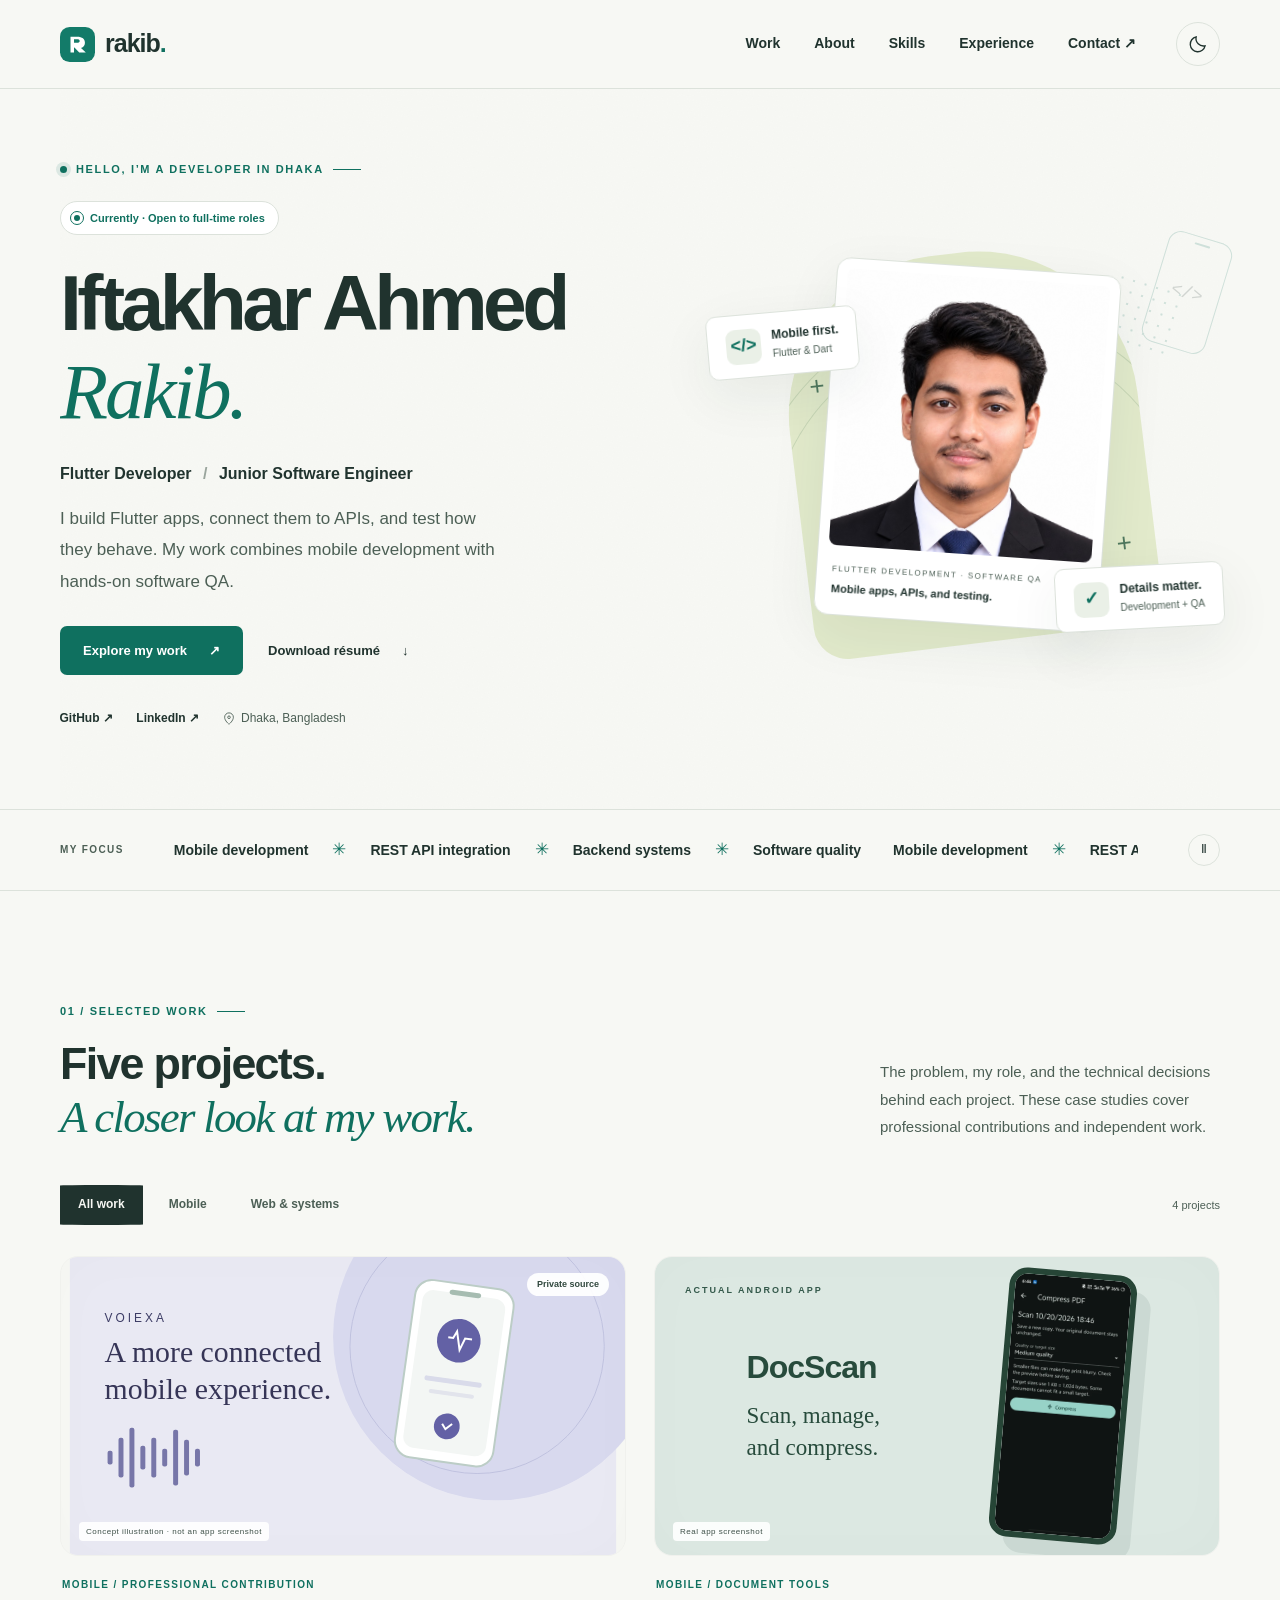
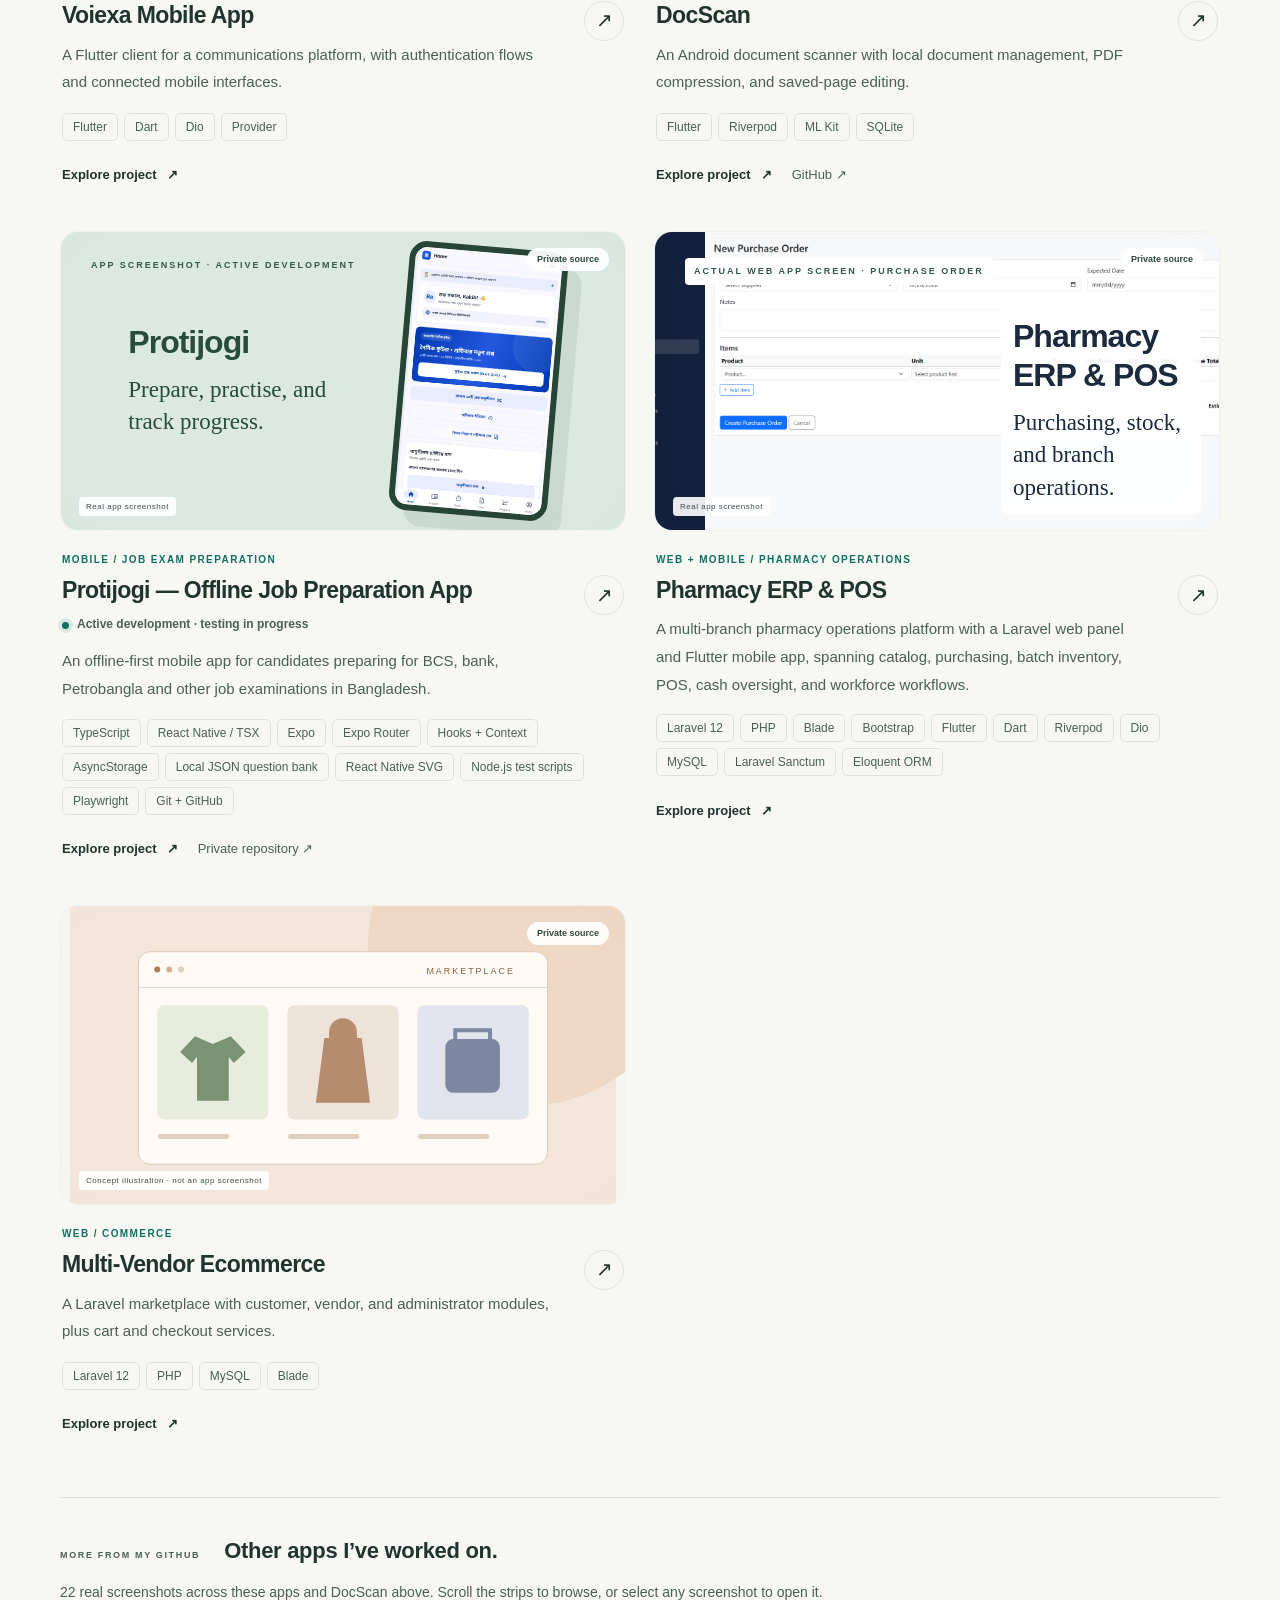
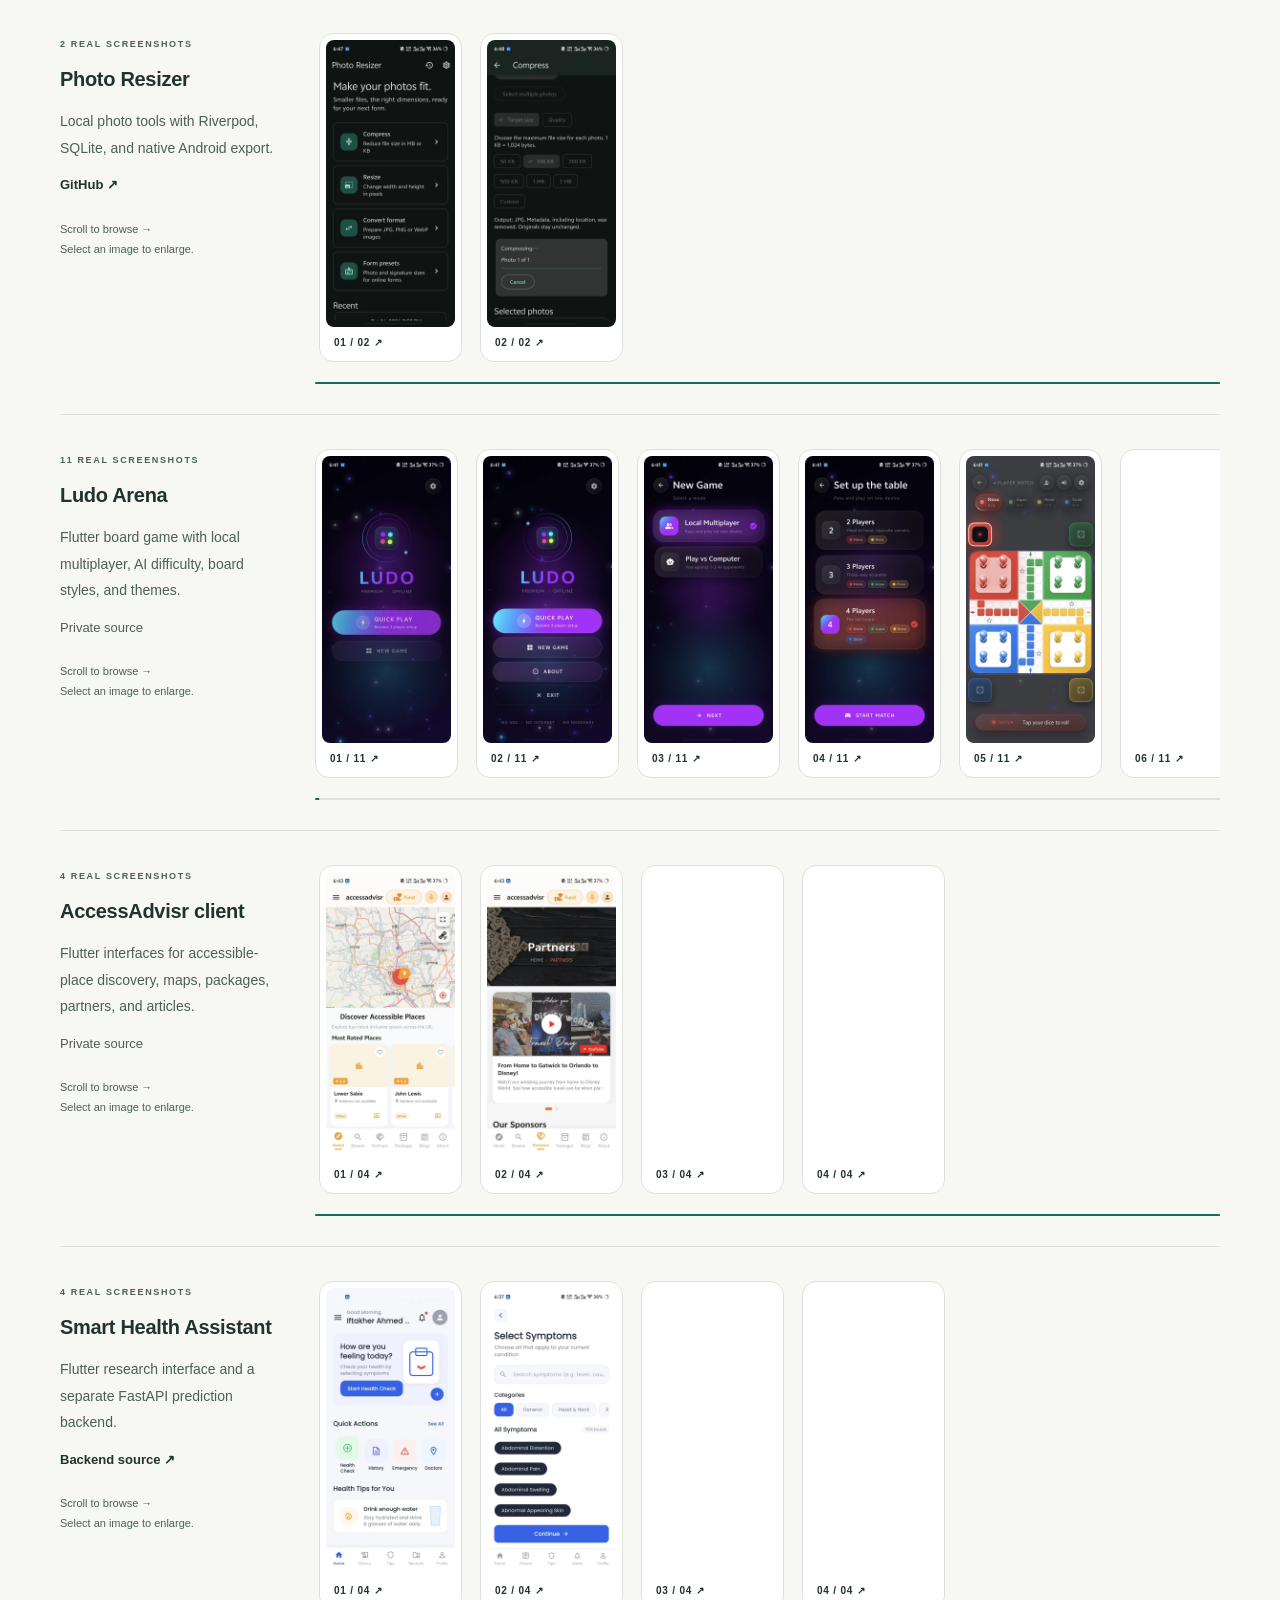
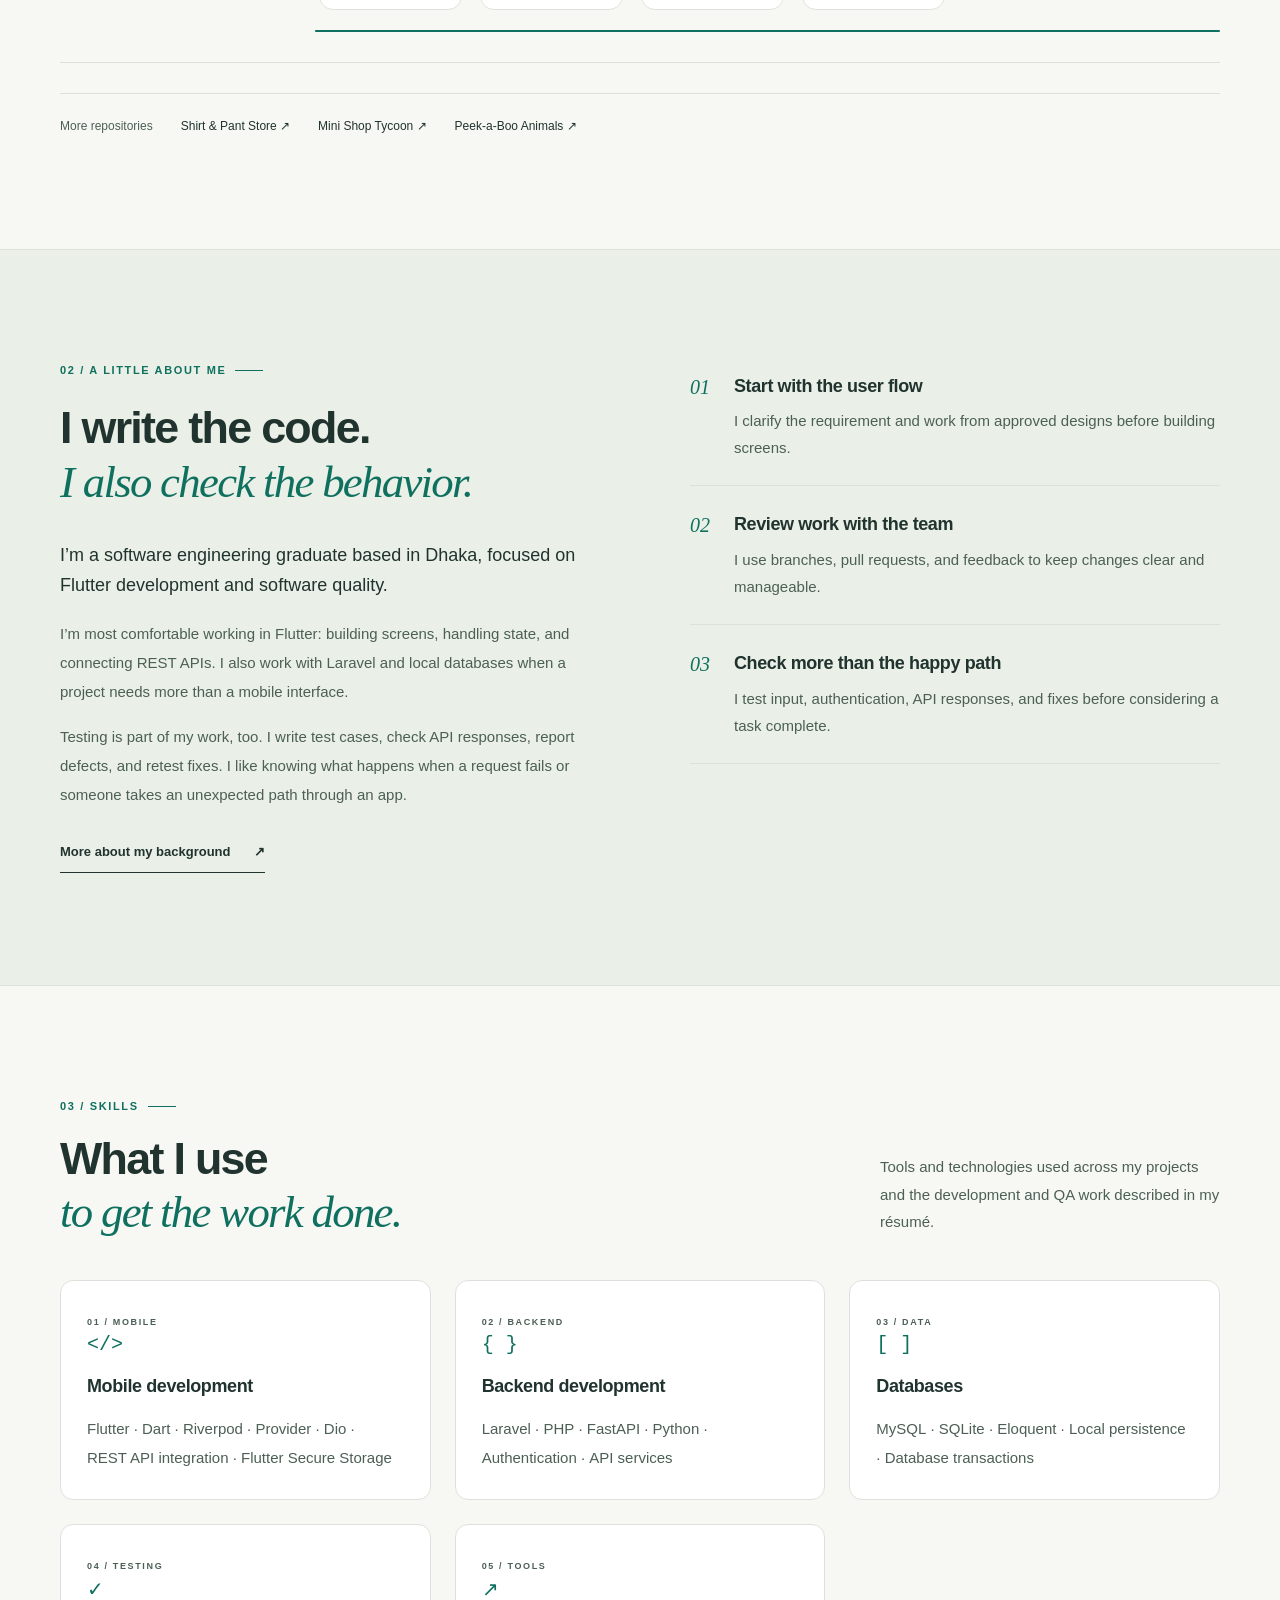
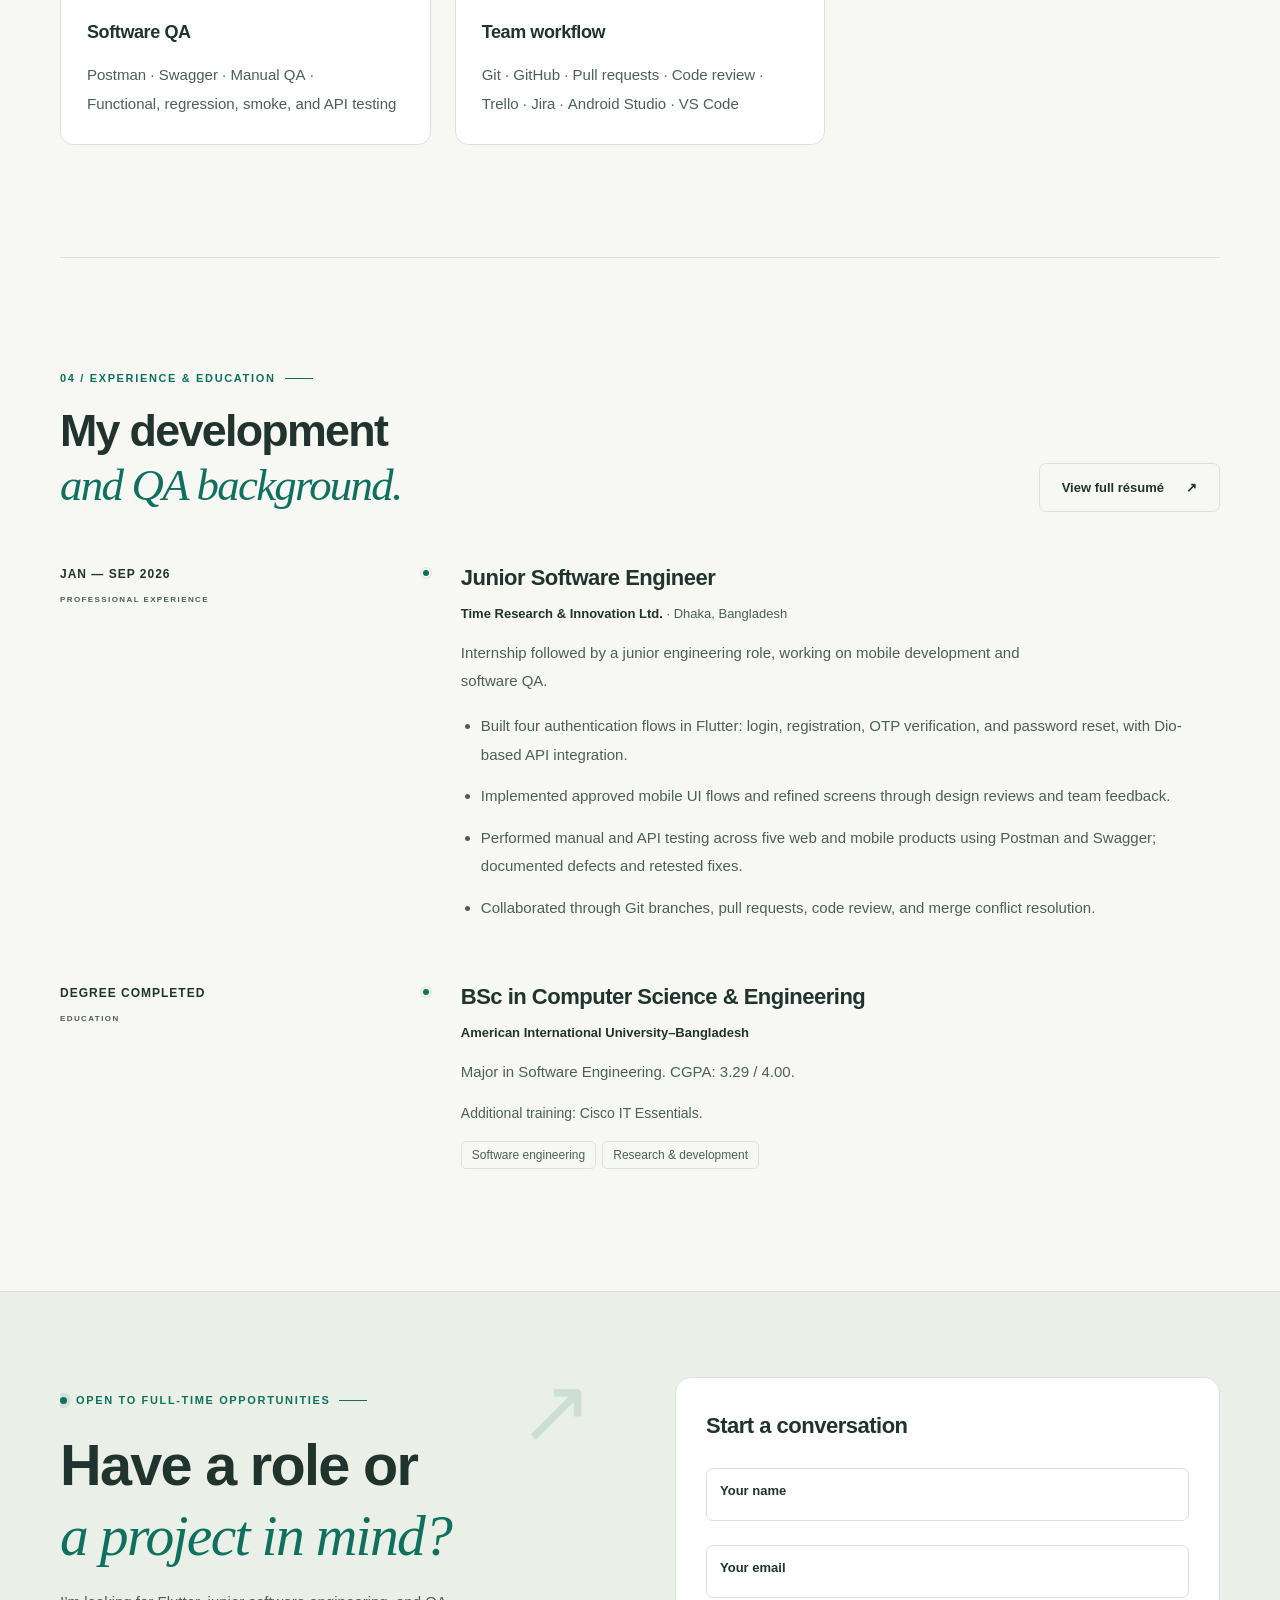
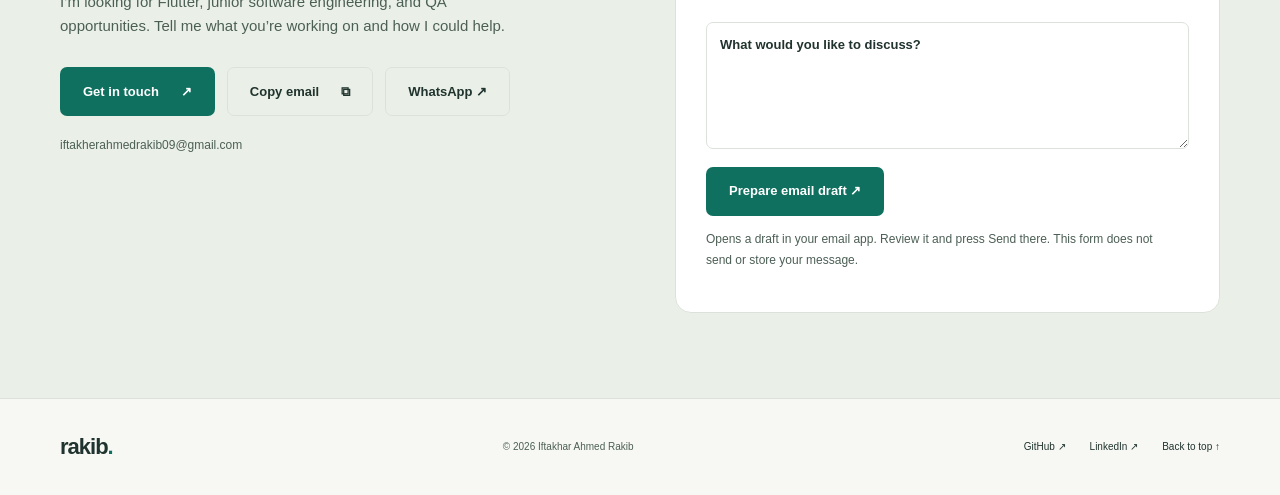
==== commit aa2d4c23: "Expand Pharmacy ERP portfolio case study" ====
--- a/index.html
+++ b/index.html
@@ -58,7 +58,7 @@
 <article class="project-card" data-category="mobile"><div class="project-media"><svg viewBox="0 0 550 300" xmlns="http://www.w3.org/2000/svg" aria-hidden="true" focusable="false"><defs></defs><rect width="550" height="300" fill="#e9e9f3"/><circle cx="430" cy="80" r="165" fill="#d8d9ee"/><circle cx="410" cy="90" r="128" fill="none" stroke="#c0c2df"/><text x="35" y="65" fill="#3c3c65" font-family="Segoe UI,sans-serif" font-size="12" letter-spacing="3">VOIEXA</text><text x="35" y="106" fill="#363557" font-family="Georgia,serif" font-size="30">A more connected</text><text x="35" y="143" fill="#363557" font-family="Georgia,serif" font-size="30">mobile experience.</text><g transform="translate(337,27) rotate(8,50,90)"><rect x="0" y="0" width="100" height="180" rx="17" fill="#fff" stroke="#bccdc6" stroke-width="2"/><rect x="8" y="10" width="84" height="160" rx="11" fill="#f3f6f4"/><rect x="34" y="7" width="32" height="5" rx="3" fill="#a6bcb1"/><circle cx="50" cy="57" r="22" fill="#6361a5"/><path d="M39 55h5l3-7 5 18 4-12h7" fill="none" stroke="#fff" stroke-width="2"/><rect x="21" y="96" width="58" height="5" rx="2" fill="#d9dbea"/><rect x="27" y="109" width="46" height="4" rx="2" fill="#e2e4ec"/><circle cx="50" cy="144" r="13" fill="#6361a5"/><path d="m45 142 4 5 6-6" fill="none" stroke="#fff" stroke-width="2"/></g><g fill="#7776a8"><rect x="38" y="195" width="5" height="14" rx="2"/><rect x="49" y="182" width="5" height="40" rx="2"/><rect x="60" y="172" width="5" height="60" rx="2"/><rect x="71" y="190" width="5" height="24" rx="2"/><rect x="82" y="182" width="5" height="40" rx="2"/><rect x="93" y="193" width="5" height="18" rx="2"/><rect x="104" y="174" width="5" height="56" rx="2"/><rect x="115" y="184" width="5" height="36" rx="2"/><rect x="126" y="193" width="5" height="18" rx="2"/></g></svg><span class="media-private">Private source</span><span class="media-label">Concept illustration · not an app screenshot</span></div><div class="project-body"><p class="project-category">MOBILE / PROFESSIONAL CONTRIBUTION</p><div class="project-title-row"><h3><a href="projects/voiexa.html">Voiexa Mobile App</a></h3><a class="project-open" href="projects/voiexa.html" aria-label="Read Voiexa Mobile App case study">↗</a></div><p class="project-description">A Flutter client for a communications platform, with authentication flows and connected mobile interfaces.</p><div class="tags"><span>Flutter</span><span>Dart</span><span>Dio</span><span>Provider</span></div><div class="project-bottom"><a class="detail-link" href="projects/voiexa.html">Explore project <span aria-hidden="true">↗</span></a></div></div></article>
 <article class="project-card" data-category="mobile"><div class="project-media"><div class="real-shot-composition"><span class="shot-note">ACTUAL ANDROID APP</span><div class="shot-description"><strong>DocScan</strong><span>Scan, manage,<br>and compress.</span></div><img class="cover-screenshot" src="assets/screenshots/docscan-compression.webp" width="540" height="1200" alt="DocScan compression screen showing medium-quality selection and Compress action" loading="lazy" decoding="async"></div><span class="media-label">Real app screenshot</span></div><div class="project-body"><p class="project-category">MOBILE / DOCUMENT TOOLS</p><div class="project-title-row"><h3><a href="projects/docscan.html">DocScan</a></h3><a class="project-open" href="projects/docscan.html" aria-label="Read DocScan case study">↗</a></div><p class="project-description">An Android document scanner with local document management, PDF compression, and saved-page editing.</p><div class="tags"><span>Flutter</span><span>Riverpod</span><span>ML Kit</span><span>SQLite</span></div><div class="project-bottom"><a class="detail-link" href="projects/docscan.html">Explore project <span aria-hidden="true">↗</span></a><a class="source-link" href="https://github.com/09rakib/Document-Scanner" target="_blank" rel="noopener noreferrer">GitHub ↗</a></div></div></article>
 <article class="project-card" data-category="mobile"><div class="project-media"><div class="real-shot-composition"><span class="shot-note">APP SCREENSHOT · ACTIVE DEVELOPMENT</span><div class="shot-description"><strong>Protijogi</strong><span>Prepare, practise, and track progress.</span></div><img class="cover-screenshot" src="assets/screenshots/protijogi-home.webp" width="490" height="862" alt="Protijogi home screen with a daily quiz and study shortcuts" loading="lazy" decoding="async"></div><span class="media-private">Private source</span><span class="media-label">Real app screenshot</span></div><div class="project-body"><p class="project-category">MOBILE / JOB EXAM PREPARATION</p><div class="project-title-row"><h3><a href="projects/protijogi.html">Protijogi — Offline Job Preparation App</a></h3><a class="project-open" href="projects/protijogi.html" aria-label="Read Protijogi — Offline Job Preparation App case study">↗</a></div><p class="project-status"><span class="status-dot"></span>Active development · testing in progress</p><p class="project-description">An offline-first mobile app for candidates preparing for BCS, bank, Petrobangla and other job examinations in Bangladesh.</p><div class="tags"><span>TypeScript</span><span>React Native / TSX</span><span>Expo</span><span>Expo Router</span><span>Hooks + Context</span><span>AsyncStorage</span><span>Local JSON question bank</span><span>React Native SVG</span><span>Node.js test scripts</span><span>Playwright</span><span>Git + GitHub</span></div><div class="project-bottom"><a class="detail-link" href="projects/protijogi.html">Explore project <span aria-hidden="true">↗</span></a><a class="source-link" href="https://github.com/09rakib/Protijogi-Mobile-Application-" target="_blank" rel="noopener noreferrer">Private repository ↗</a></div></div></article>
-<article class="project-card" data-category="web"><div class="project-media"><svg viewBox="0 0 550 300" xmlns="http://www.w3.org/2000/svg" aria-hidden="true" focusable="false"><defs></defs><rect width="550" height="300" fill="#e0e9d5"/><circle cx="83" cy="276" r="190" fill="#c8d8b7"/><text x="35" y="55" font-family="Segoe UI,sans-serif" font-size="11" letter-spacing="2.5" fill="#3a5841">PHARMACY ERP & POS</text><rect x="170" y="79" width="325" height="182" rx="12" fill="#f7faf2" stroke="#becdb5"/><path d="M170 116h325" stroke="#d5dfcd"/><circle cx="189" cy="98" r="3" fill="#6f8b5d"/><circle cx="201" cy="98" r="3" fill="#b0bea4"/><circle cx="213" cy="98" r="3" fill="#d2dcc9"/><rect x="190" y="135" width="75" height="31" rx="5" fill="#e3edd8"/><rect x="275" y="135" width="75" height="31" rx="5" fill="#e3edd8"/><rect x="360" y="135" width="112" height="31" rx="5" fill="#e3edd8"/><g stroke="#d9e2d0" stroke-width="6" stroke-linecap="round"><path d="M193 190h65m29 0h60m27 0h95M193 211h65m29 0h60m27 0h95M193 232h65m29 0h60m27 0h95"/></g><g transform="translate(59,104) rotate(-8,50,50)"><rect width="100" height="100" rx="24" fill="#3d6d4e"/><path d="M50 27v46M27 50h46" stroke="#f1f6e7" stroke-width="12" stroke-linecap="round"/></g></svg><span class="media-private">Private source</span><span class="media-label">Concept illustration · not an app screenshot</span></div><div class="project-body"><p class="project-category">WEB / BUSINESS SYSTEMS</p><div class="project-title-row"><h3><a href="projects/pharmacy.html">Pharmacy ERP &amp; POS</a></h3><a class="project-open" href="projects/pharmacy.html" aria-label="Read Pharmacy ERP &amp; POS case study">↗</a></div><p class="project-description">A multi-tenant pharmacy system covering product catalogs, batch inventory, purchasing, and sales workflows.</p><div class="tags"><span>Laravel 12</span><span>PHP</span><span>MySQL</span><span>Sanctum</span></div><div class="project-bottom"><a class="detail-link" href="projects/pharmacy.html">Explore project <span aria-hidden="true">↗</span></a></div></div></article>
+<article class="project-card" data-category="web" data-project="pharmacy"><div class="project-media"><div class="real-shot-composition"><span class="shot-note">ACTUAL WEB APP SCREEN · PURCHASE ORDER</span><div class="shot-description"><strong>Pharmacy ERP &amp; POS</strong><span>Purchasing, stock,<br>and branch operations.</span></div><img class="cover-screenshot" src="assets/screenshots/pharmacy-purchase-order.png" width="1912" height="822" alt="Pharmacy ERP purchase order form with supplier, order date, expected date, item rows, and estimated total fields" loading="lazy" decoding="async"></div><span class="media-private">Private source</span><span class="media-label">Real app screenshot</span></div><div class="project-body"><p class="project-category">WEB + MOBILE / PHARMACY OPERATIONS</p><div class="project-title-row"><h3><a href="projects/pharmacy.html">Pharmacy ERP &amp; POS</a></h3><a class="project-open" href="projects/pharmacy.html" aria-label="Read Pharmacy ERP &amp; POS case study">↗</a></div><p class="project-description">A multi-branch pharmacy operations platform with a Laravel web panel and Flutter mobile app, spanning catalog, purchasing, batch inventory, POS, cash oversight, and workforce workflows.</p><div class="tags"><span>Laravel 12</span><span>PHP</span><span>Blade</span><span>Bootstrap</span><span>Flutter</span><span>Dart</span><span>Riverpod</span><span>Dio</span><span>MySQL</span><span>Laravel Sanctum</span><span>Eloquent ORM</span></div><div class="project-bottom"><a class="detail-link" href="projects/pharmacy.html">Explore project <span aria-hidden="true">↗</span></a></div></div></article>
 <article class="project-card" data-category="web"><div class="project-media"><svg viewBox="0 0 550 300" xmlns="http://www.w3.org/2000/svg" aria-hidden="true" focusable="false"><defs></defs><rect width="550" height="300" fill="#f3e7db"/><circle cx="460" cy="41" r="160" fill="#efd9c5"/><rect x="69" y="46" width="412" height="214" rx="12" fill="#fffaf5" stroke="#dfc9b5"/><path d="M69 82h412" stroke="#e9dacb"/><circle cx="88" cy="64" r="3" fill="#ae7c56"/><circle cx="100" cy="64" r="3" fill="#cfb198"/><circle cx="112" cy="64" r="3" fill="#e3cfbc"/><text x="359" y="68" fill="#8a6042" font-family="Segoe UI,sans-serif" font-size="9" letter-spacing="2">MARKETPLACE</text><rect x="88" y="100" width="112" height="115" rx="7" fill="#e7ecdd"/><rect x="219" y="100" width="112" height="115" rx="7" fill="#eee3d9"/><rect x="350" y="100" width="112" height="115" rx="7" fill="#e1e4ec"/><path d="m126 131 18 8 18-8 15 16-12 11-5-6v44h-32v-44l-5 6-12-11Z" fill="#7b9375"/><path d="M258 135h34l8 61h-50zM263 135v-8a12 12 0 0 1 24 0v8" fill="#b58c6e" stroke="#b58c6e" stroke-width="4"/><rect x="378" y="134" width="55" height="54" rx="8" fill="#7c88a2"/><path d="M388 134v-9h35v9" fill="none" stroke="#7c88a2" stroke-width="4"/><g stroke="#e0cfbe" stroke-width="5" stroke-linecap="round"><path d="M91 232h67M222 232h67M353 232h67"/></g></svg><span class="media-private">Private source</span><span class="media-label">Concept illustration · not an app screenshot</span></div><div class="project-body"><p class="project-category">WEB / COMMERCE</p><div class="project-title-row"><h3><a href="projects/ecommerce.html">Multi-Vendor Ecommerce</a></h3><a class="project-open" href="projects/ecommerce.html" aria-label="Read Multi-Vendor Ecommerce case study">↗</a></div><p class="project-description">A Laravel marketplace with customer, vendor, and administrator modules, plus cart and checkout services.</p><div class="tags"><span>Laravel 12</span><span>PHP</span><span>MySQL</span><span>Blade</span></div><div class="project-bottom"><a class="detail-link" href="projects/ecommerce.html">Explore project <span aria-hidden="true">↗</span></a></div></div></article>
 <!-- PROJECTS END --></div>
       <noscript><p>Enable JavaScript to browse project details, or explore the public repositories directly: <a href="https://github.com/09rakib/Document-Scanner">DocScan</a>, <a href="https://github.com/09rakib/photo-resizer-mobile-app">Photo Resizer</a>, <a href="https://github.com/09rakib/ClothingSite">Clothing Store</a>, <a href="https://github.com/09rakib/MiniShopTycoon">Mini Shop Tycoon</a>.</p></noscript>
--- a/polish.css
+++ b/polish.css
@@ -13,3 +13,6 @@
 @media(max-width:760px){.supporting-project{grid-template-columns:1fr;gap:20px;padding:28px 0}.supporting-info>p{margin-bottom:9px}.supporting-info .scroll-hint{margin:10px 0 0}.screenshot-strip{gap:13px}.screenshot-thumb{flex-basis:140px}.screenshot-thumb img{width:126px;height:280px}.supporting-info h4{font-size:20px}.more-work-gallery>div:first-child>p{font-size:14px}}
 
 .project-status{display:flex;align-items:center;gap:8px;color:var(--muted);font-size:12px;font-weight:600;margin:0 0 12px}.project-status .status-dot{width:7px;height:7px;flex:none}.engineering-highlight{max-width:920px;padding:22px 24px;border-left:3px solid var(--green);background:var(--bg);color:var(--ink);font-size:16px;line-height:1.9;border-radius:0 10px 10px 0;margin:28px 0}.project-screen-grid{display:grid;grid-template-columns:repeat(5,minmax(0,1fr));gap:16px;margin-top:32px}.project-screen-grid figure{min-width:0;margin:0;padding:9px;border:1px solid var(--line);border-radius:12px;background:var(--soft)}.project-screen-grid figure a{display:block;overflow:hidden;border-radius:8px}.project-screen-grid img{width:100%;height:auto;aspect-ratio:0.59;object-fit:contain;object-position:top;background:var(--bg);border-radius:8px;transition:transform .25s}.project-screen-grid a:hover img{transform:scale(1.025)}.project-screen-grid figcaption{display:flex;gap:8px;align-items:flex-start;padding:10px 2px 2px;color:var(--muted);font-size:11px;line-height:1.6}.project-screen-grid figcaption span{flex:none;color:var(--green);font-weight:700;font-size:10px}.project-screen-grid a:focus-visible{outline:3px solid var(--green);outline-offset:3px}@media(max-width:900px){.project-screen-grid{grid-template-columns:repeat(3,minmax(0,1fr))}}@media(max-width:600px){.project-screen-grid{grid-template-columns:repeat(2,minmax(0,1fr));gap:12px}.project-screen-grid figure{padding:6px}.project-screen-grid figcaption{font-size:10px}.engineering-highlight{padding:17px;font-size:14px}}
+
+/* Pharmacy ERP landscape screenshots */
+.project-card[data-project="pharmacy"] .real-shot-composition{display:block;padding:0;background:#edf1f5}.project-card[data-project="pharmacy"] .cover-screenshot{width:100%;height:100%;max-width:100%;object-fit:cover;transform:none;border:0;border-radius:0;box-shadow:none}.project-card[data-project="pharmacy"] .shot-note{z-index:2;background:#fff;padding:6px 9px;border-radius:4px}.project-card[data-project="pharmacy"] .shot-description{position:absolute;right:18px;bottom:16px;z-index:2;padding:10px 12px;border-radius:7px;background:#ffffffed;color:#1b2a3d}.case-cover .real-shot-composition:has(img[src*="pharmacy-purchase-order"]){display:flex;justify-content:center;padding:20px;background:#edf1f5}.case-cover .real-shot-composition:has(img[src*="pharmacy-purchase-order"]) .shot-description{display:none}.case-cover img[src*="pharmacy-purchase-order"]{width:100%;height:auto;max-width:100%;max-height:360px;object-fit:contain;transform:none;border:0;border-radius:4px;box-shadow:none}
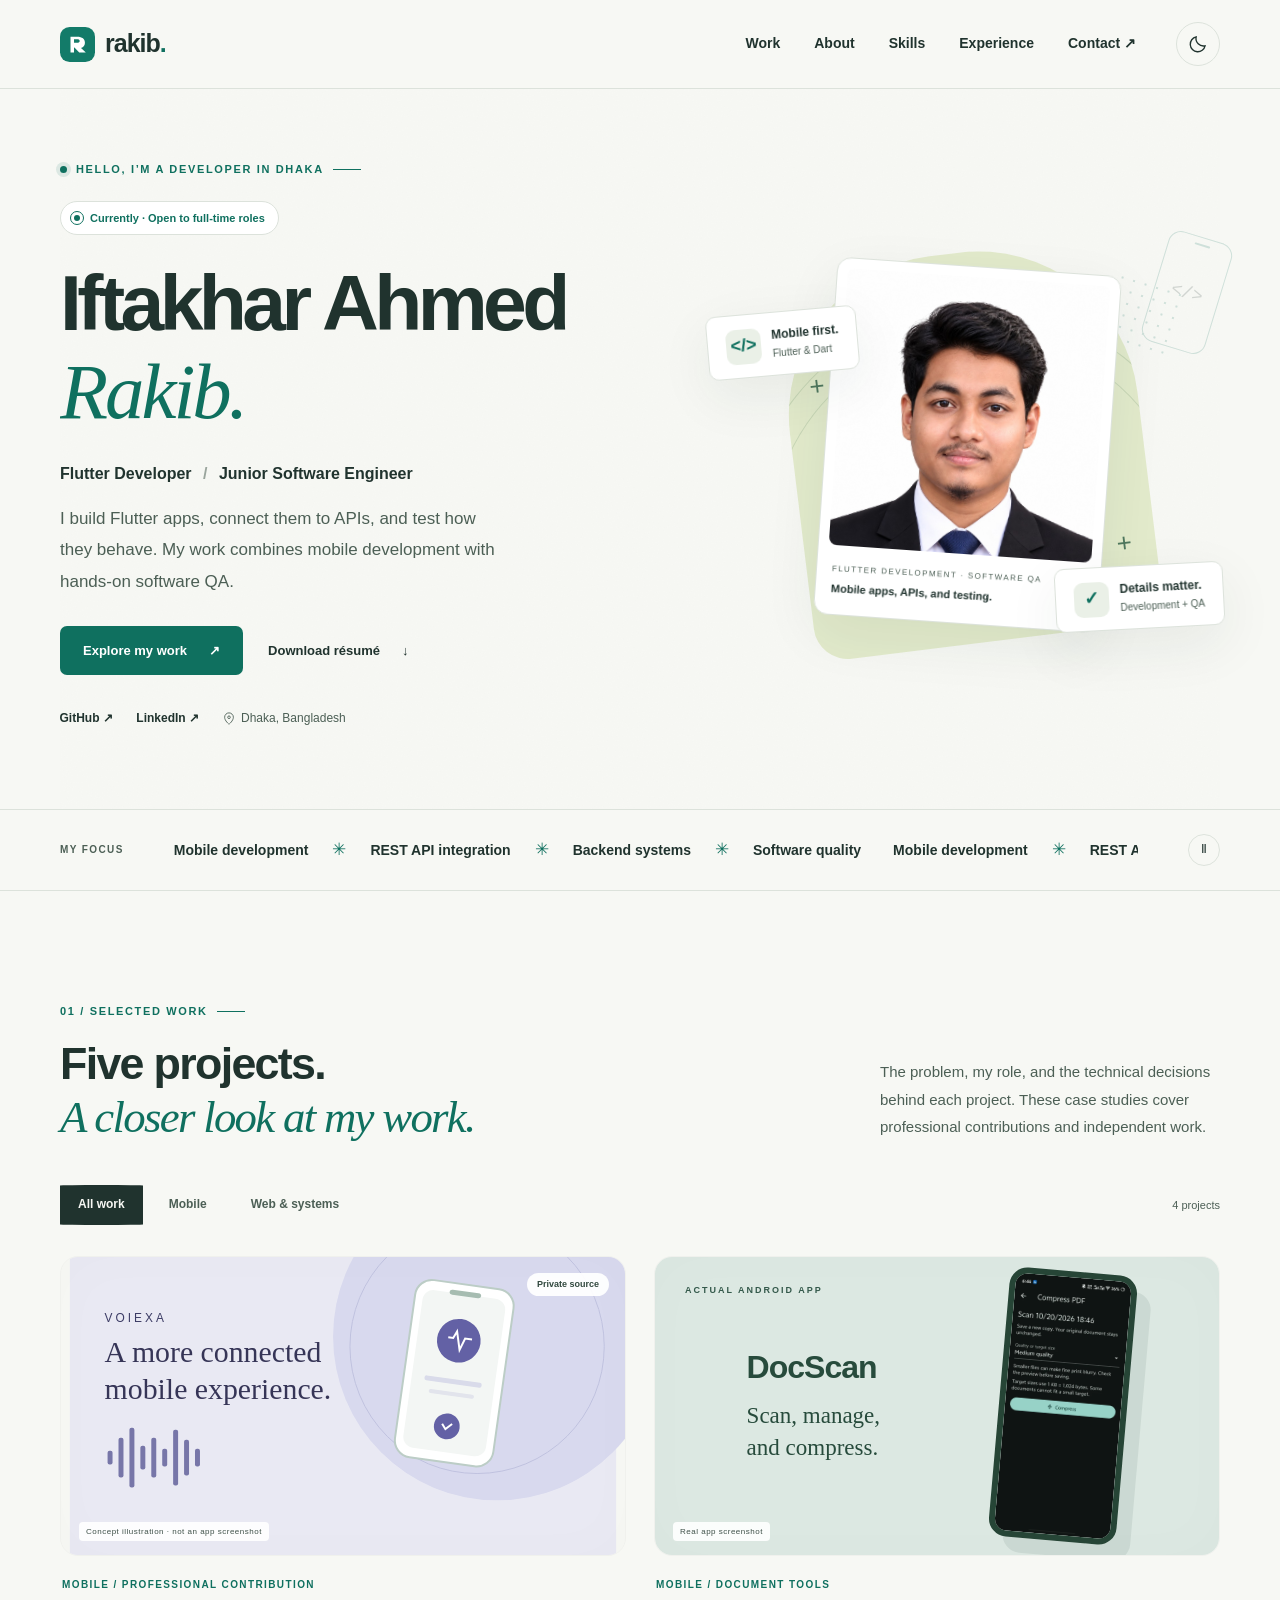
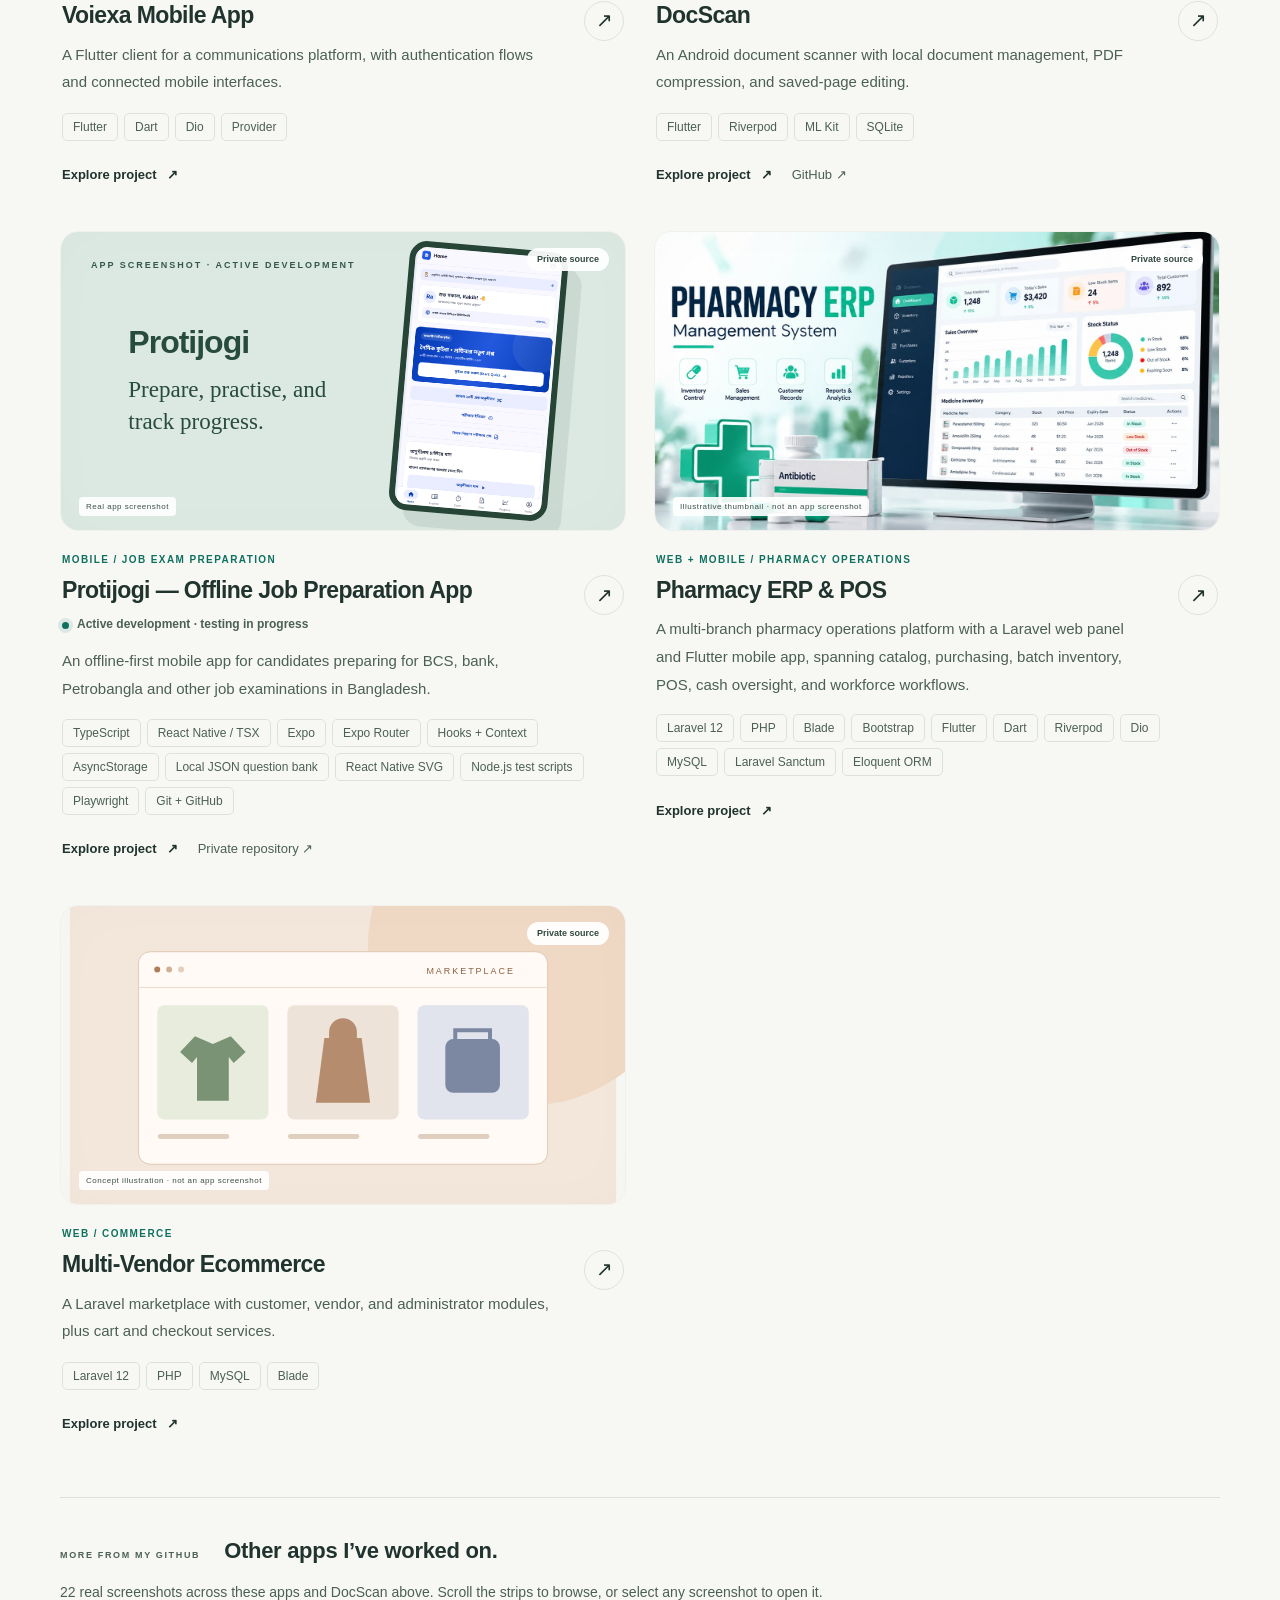
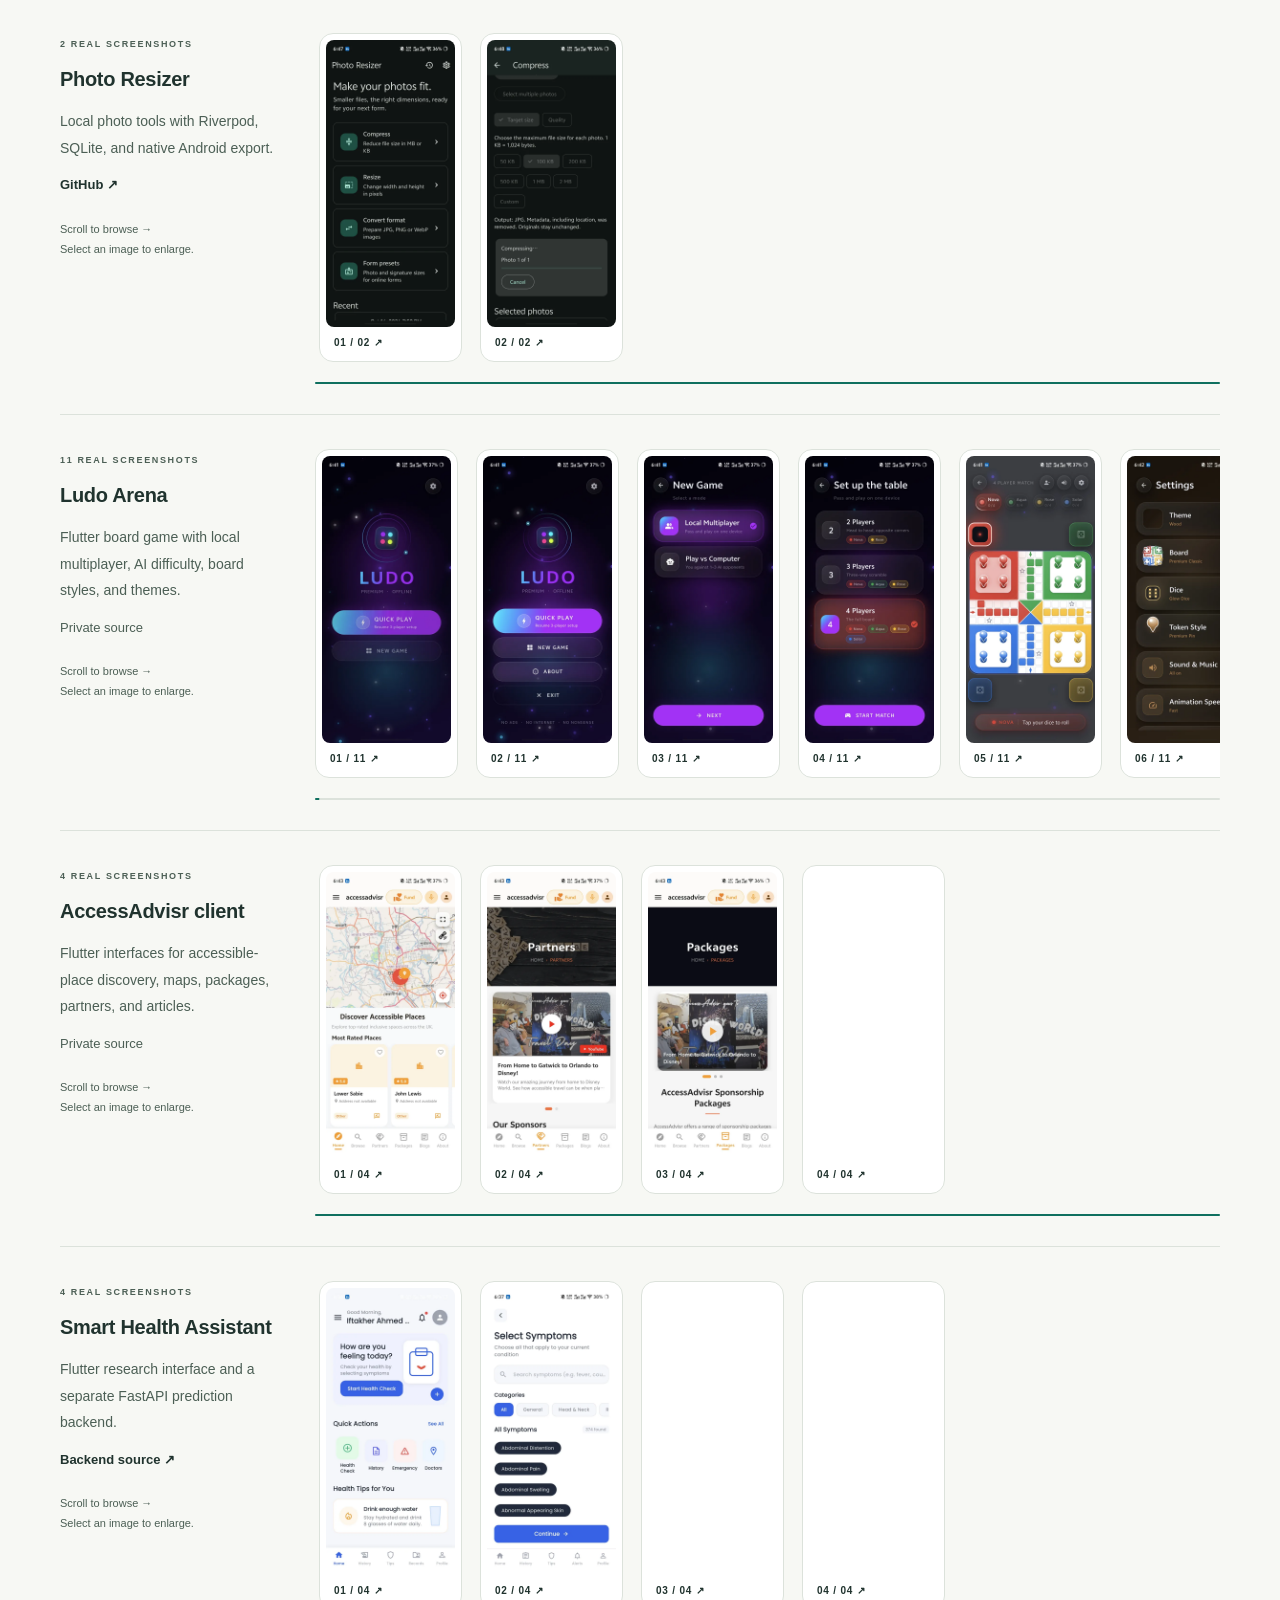
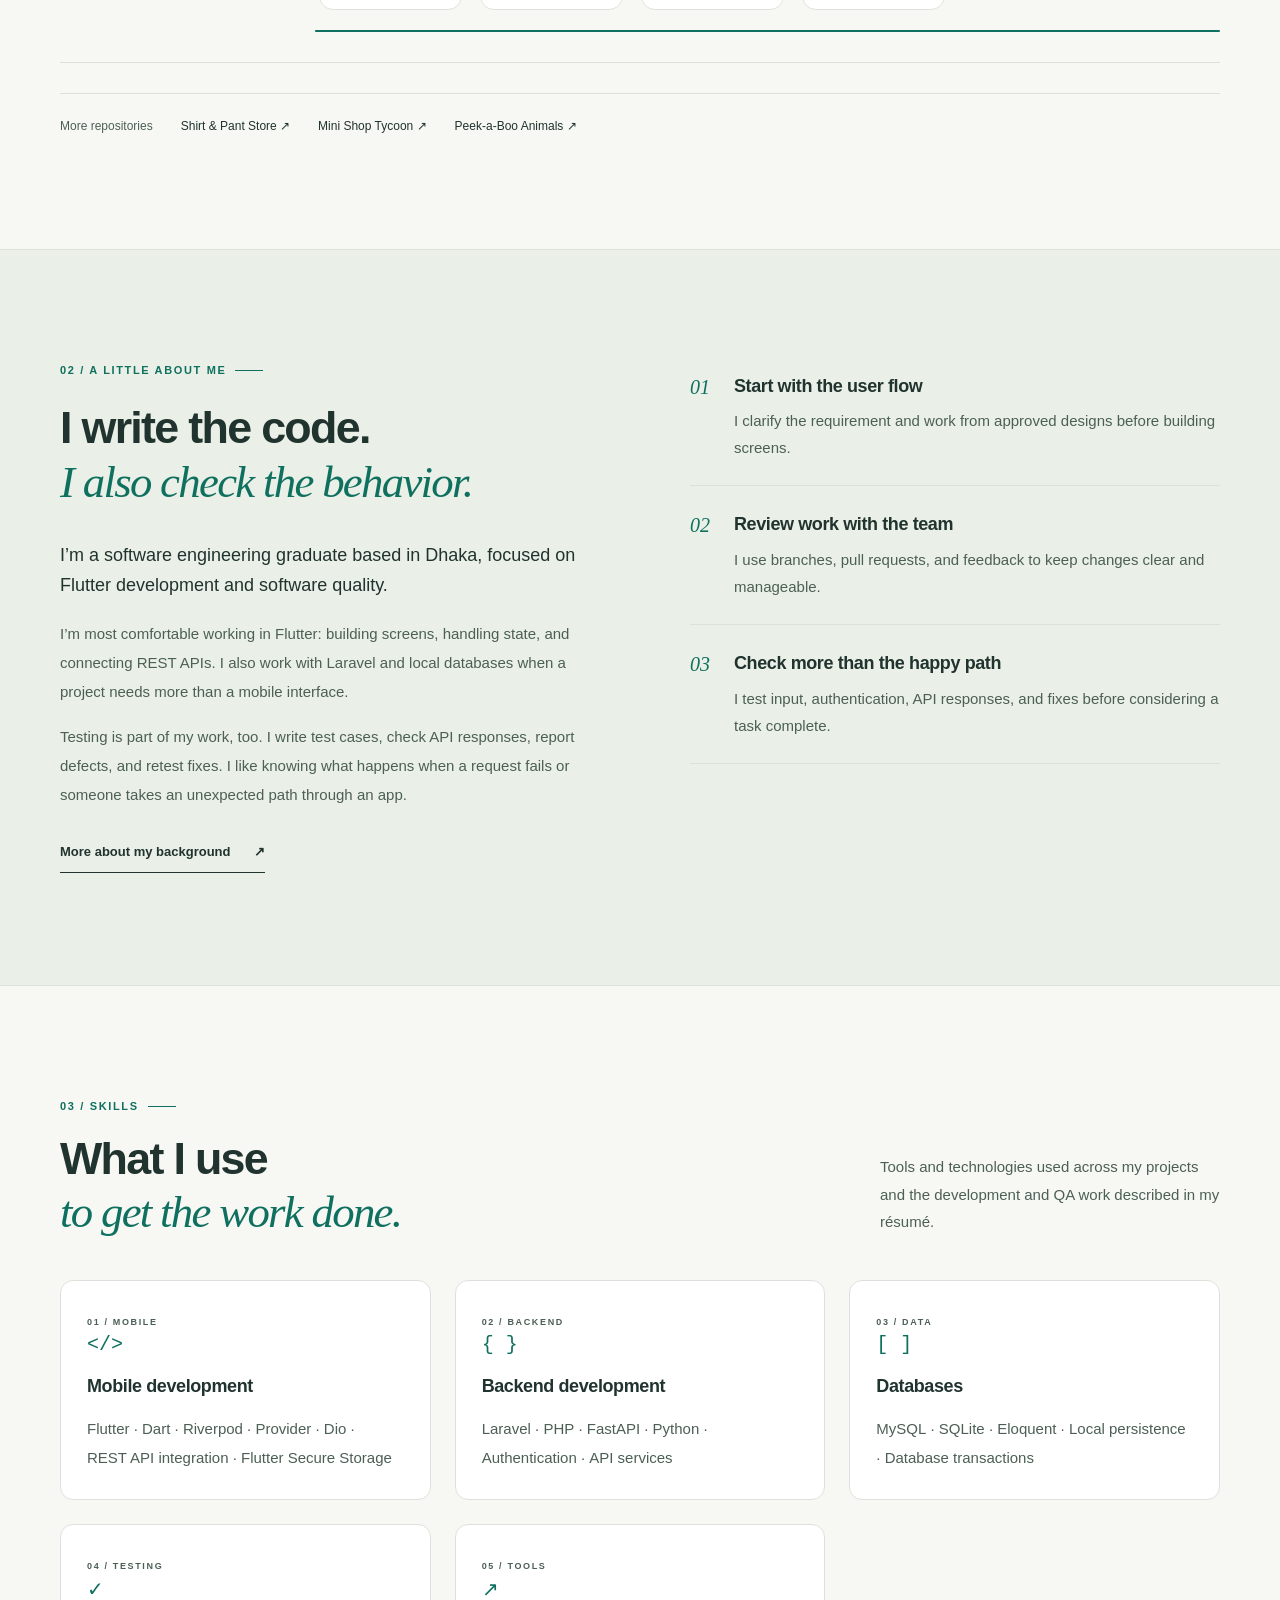
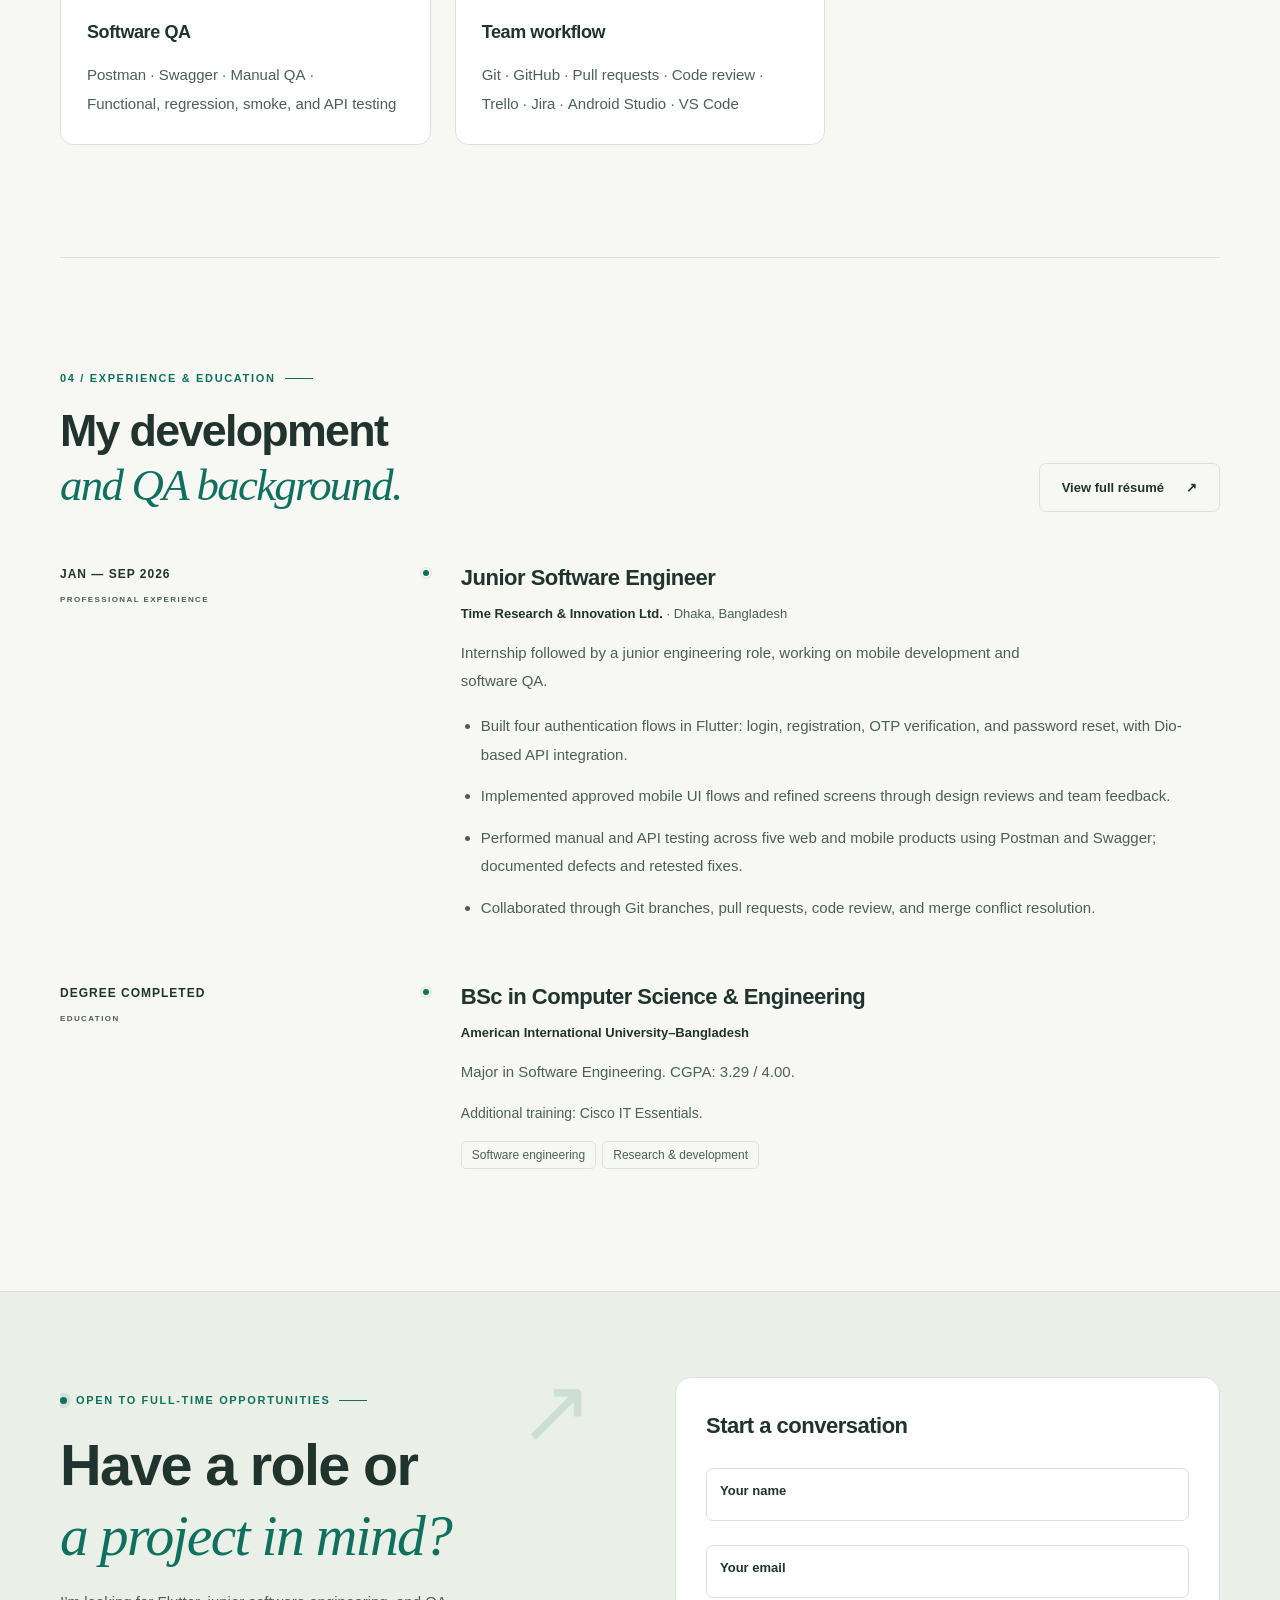
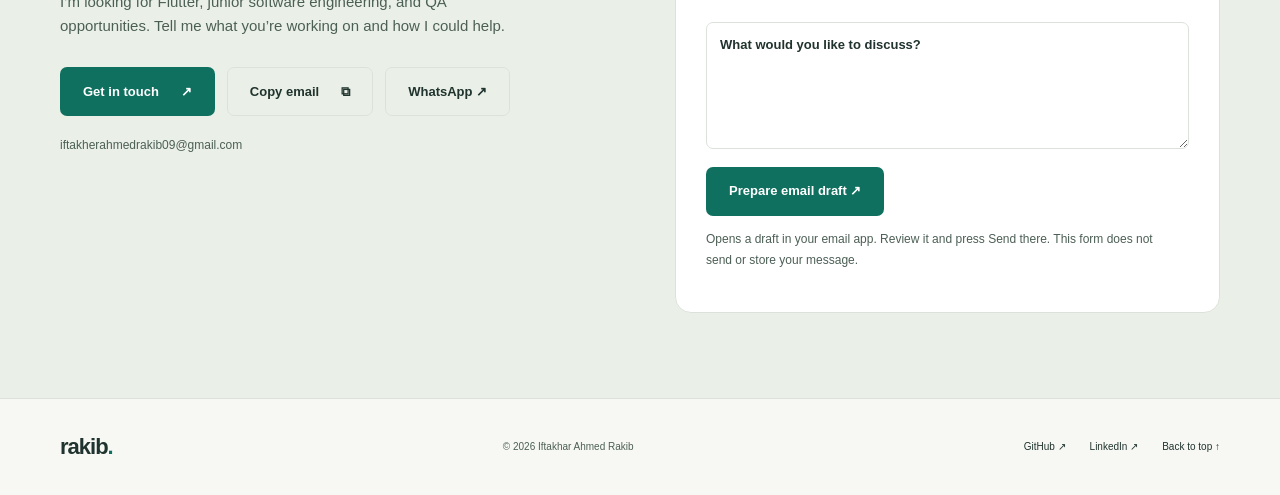
==== commit 2f042dd0: "Use requested Pharmacy ERP thumbnail" ====
--- a/index.html
+++ b/index.html
@@ -58,7 +58,7 @@
 <article class="project-card" data-category="mobile"><div class="project-media"><svg viewBox="0 0 550 300" xmlns="http://www.w3.org/2000/svg" aria-hidden="true" focusable="false"><defs></defs><rect width="550" height="300" fill="#e9e9f3"/><circle cx="430" cy="80" r="165" fill="#d8d9ee"/><circle cx="410" cy="90" r="128" fill="none" stroke="#c0c2df"/><text x="35" y="65" fill="#3c3c65" font-family="Segoe UI,sans-serif" font-size="12" letter-spacing="3">VOIEXA</text><text x="35" y="106" fill="#363557" font-family="Georgia,serif" font-size="30">A more connected</text><text x="35" y="143" fill="#363557" font-family="Georgia,serif" font-size="30">mobile experience.</text><g transform="translate(337,27) rotate(8,50,90)"><rect x="0" y="0" width="100" height="180" rx="17" fill="#fff" stroke="#bccdc6" stroke-width="2"/><rect x="8" y="10" width="84" height="160" rx="11" fill="#f3f6f4"/><rect x="34" y="7" width="32" height="5" rx="3" fill="#a6bcb1"/><circle cx="50" cy="57" r="22" fill="#6361a5"/><path d="M39 55h5l3-7 5 18 4-12h7" fill="none" stroke="#fff" stroke-width="2"/><rect x="21" y="96" width="58" height="5" rx="2" fill="#d9dbea"/><rect x="27" y="109" width="46" height="4" rx="2" fill="#e2e4ec"/><circle cx="50" cy="144" r="13" fill="#6361a5"/><path d="m45 142 4 5 6-6" fill="none" stroke="#fff" stroke-width="2"/></g><g fill="#7776a8"><rect x="38" y="195" width="5" height="14" rx="2"/><rect x="49" y="182" width="5" height="40" rx="2"/><rect x="60" y="172" width="5" height="60" rx="2"/><rect x="71" y="190" width="5" height="24" rx="2"/><rect x="82" y="182" width="5" height="40" rx="2"/><rect x="93" y="193" width="5" height="18" rx="2"/><rect x="104" y="174" width="5" height="56" rx="2"/><rect x="115" y="184" width="5" height="36" rx="2"/><rect x="126" y="193" width="5" height="18" rx="2"/></g></svg><span class="media-private">Private source</span><span class="media-label">Concept illustration · not an app screenshot</span></div><div class="project-body"><p class="project-category">MOBILE / PROFESSIONAL CONTRIBUTION</p><div class="project-title-row"><h3><a href="projects/voiexa.html">Voiexa Mobile App</a></h3><a class="project-open" href="projects/voiexa.html" aria-label="Read Voiexa Mobile App case study">↗</a></div><p class="project-description">A Flutter client for a communications platform, with authentication flows and connected mobile interfaces.</p><div class="tags"><span>Flutter</span><span>Dart</span><span>Dio</span><span>Provider</span></div><div class="project-bottom"><a class="detail-link" href="projects/voiexa.html">Explore project <span aria-hidden="true">↗</span></a></div></div></article>
 <article class="project-card" data-category="mobile"><div class="project-media"><div class="real-shot-composition"><span class="shot-note">ACTUAL ANDROID APP</span><div class="shot-description"><strong>DocScan</strong><span>Scan, manage,<br>and compress.</span></div><img class="cover-screenshot" src="assets/screenshots/docscan-compression.webp" width="540" height="1200" alt="DocScan compression screen showing medium-quality selection and Compress action" loading="lazy" decoding="async"></div><span class="media-label">Real app screenshot</span></div><div class="project-body"><p class="project-category">MOBILE / DOCUMENT TOOLS</p><div class="project-title-row"><h3><a href="projects/docscan.html">DocScan</a></h3><a class="project-open" href="projects/docscan.html" aria-label="Read DocScan case study">↗</a></div><p class="project-description">An Android document scanner with local document management, PDF compression, and saved-page editing.</p><div class="tags"><span>Flutter</span><span>Riverpod</span><span>ML Kit</span><span>SQLite</span></div><div class="project-bottom"><a class="detail-link" href="projects/docscan.html">Explore project <span aria-hidden="true">↗</span></a><a class="source-link" href="https://github.com/09rakib/Document-Scanner" target="_blank" rel="noopener noreferrer">GitHub ↗</a></div></div></article>
 <article class="project-card" data-category="mobile"><div class="project-media"><div class="real-shot-composition"><span class="shot-note">APP SCREENSHOT · ACTIVE DEVELOPMENT</span><div class="shot-description"><strong>Protijogi</strong><span>Prepare, practise, and track progress.</span></div><img class="cover-screenshot" src="assets/screenshots/protijogi-home.webp" width="490" height="862" alt="Protijogi home screen with a daily quiz and study shortcuts" loading="lazy" decoding="async"></div><span class="media-private">Private source</span><span class="media-label">Real app screenshot</span></div><div class="project-body"><p class="project-category">MOBILE / JOB EXAM PREPARATION</p><div class="project-title-row"><h3><a href="projects/protijogi.html">Protijogi — Offline Job Preparation App</a></h3><a class="project-open" href="projects/protijogi.html" aria-label="Read Protijogi — Offline Job Preparation App case study">↗</a></div><p class="project-status"><span class="status-dot"></span>Active development · testing in progress</p><p class="project-description">An offline-first mobile app for candidates preparing for BCS, bank, Petrobangla and other job examinations in Bangladesh.</p><div class="tags"><span>TypeScript</span><span>React Native / TSX</span><span>Expo</span><span>Expo Router</span><span>Hooks + Context</span><span>AsyncStorage</span><span>Local JSON question bank</span><span>React Native SVG</span><span>Node.js test scripts</span><span>Playwright</span><span>Git + GitHub</span></div><div class="project-bottom"><a class="detail-link" href="projects/protijogi.html">Explore project <span aria-hidden="true">↗</span></a><a class="source-link" href="https://github.com/09rakib/Protijogi-Mobile-Application-" target="_blank" rel="noopener noreferrer">Private repository ↗</a></div></div></article>
-<article class="project-card" data-category="web" data-project="pharmacy"><div class="project-media"><div class="real-shot-composition"><span class="shot-note">ACTUAL WEB APP SCREEN · PURCHASE ORDER</span><div class="shot-description"><strong>Pharmacy ERP &amp; POS</strong><span>Purchasing, stock,<br>and branch operations.</span></div><img class="cover-screenshot" src="assets/screenshots/pharmacy-purchase-order.png" width="1912" height="822" alt="Pharmacy ERP purchase order form with supplier, order date, expected date, item rows, and estimated total fields" loading="lazy" decoding="async"></div><span class="media-private">Private source</span><span class="media-label">Real app screenshot</span></div><div class="project-body"><p class="project-category">WEB + MOBILE / PHARMACY OPERATIONS</p><div class="project-title-row"><h3><a href="projects/pharmacy.html">Pharmacy ERP &amp; POS</a></h3><a class="project-open" href="projects/pharmacy.html" aria-label="Read Pharmacy ERP &amp; POS case study">↗</a></div><p class="project-description">A multi-branch pharmacy operations platform with a Laravel web panel and Flutter mobile app, spanning catalog, purchasing, batch inventory, POS, cash oversight, and workforce workflows.</p><div class="tags"><span>Laravel 12</span><span>PHP</span><span>Blade</span><span>Bootstrap</span><span>Flutter</span><span>Dart</span><span>Riverpod</span><span>Dio</span><span>MySQL</span><span>Laravel Sanctum</span><span>Eloquent ORM</span></div><div class="project-bottom"><a class="detail-link" href="projects/pharmacy.html">Explore project <span aria-hidden="true">↗</span></a></div></div></article>
+<article class="project-card" data-category="web" data-project="pharmacy"><div class="project-media"><div class="real-shot-composition illustrative-cover"><span class="shot-note">ILLUSTRATIVE PROJECT THUMBNAIL</span><div class="shot-description"><strong>Pharmacy ERP &amp; POS</strong><span>Purchasing, stock,<br>and branch operations.</span></div><img class="cover-screenshot" src="assets/screenshots/pharmacy-erp-thumbnail.jpg" width="1440" height="810" alt="Illustrative Pharmacy ERP management system banner with an inventory dashboard concept" loading="lazy" decoding="async"></div><span class="media-private">Private source</span><span class="media-label">Illustrative thumbnail · not an app screenshot</span></div><div class="project-body"><p class="project-category">WEB + MOBILE / PHARMACY OPERATIONS</p><div class="project-title-row"><h3><a href="projects/pharmacy.html">Pharmacy ERP &amp; POS</a></h3><a class="project-open" href="projects/pharmacy.html" aria-label="Read Pharmacy ERP &amp; POS case study">↗</a></div><p class="project-description">A multi-branch pharmacy operations platform with a Laravel web panel and Flutter mobile app, spanning catalog, purchasing, batch inventory, POS, cash oversight, and workforce workflows.</p><div class="tags"><span>Laravel 12</span><span>PHP</span><span>Blade</span><span>Bootstrap</span><span>Flutter</span><span>Dart</span><span>Riverpod</span><span>Dio</span><span>MySQL</span><span>Laravel Sanctum</span><span>Eloquent ORM</span></div><div class="project-bottom"><a class="detail-link" href="projects/pharmacy.html">Explore project <span aria-hidden="true">↗</span></a></div></div></article>
 <article class="project-card" data-category="web"><div class="project-media"><svg viewBox="0 0 550 300" xmlns="http://www.w3.org/2000/svg" aria-hidden="true" focusable="false"><defs></defs><rect width="550" height="300" fill="#f3e7db"/><circle cx="460" cy="41" r="160" fill="#efd9c5"/><rect x="69" y="46" width="412" height="214" rx="12" fill="#fffaf5" stroke="#dfc9b5"/><path d="M69 82h412" stroke="#e9dacb"/><circle cx="88" cy="64" r="3" fill="#ae7c56"/><circle cx="100" cy="64" r="3" fill="#cfb198"/><circle cx="112" cy="64" r="3" fill="#e3cfbc"/><text x="359" y="68" fill="#8a6042" font-family="Segoe UI,sans-serif" font-size="9" letter-spacing="2">MARKETPLACE</text><rect x="88" y="100" width="112" height="115" rx="7" fill="#e7ecdd"/><rect x="219" y="100" width="112" height="115" rx="7" fill="#eee3d9"/><rect x="350" y="100" width="112" height="115" rx="7" fill="#e1e4ec"/><path d="m126 131 18 8 18-8 15 16-12 11-5-6v44h-32v-44l-5 6-12-11Z" fill="#7b9375"/><path d="M258 135h34l8 61h-50zM263 135v-8a12 12 0 0 1 24 0v8" fill="#b58c6e" stroke="#b58c6e" stroke-width="4"/><rect x="378" y="134" width="55" height="54" rx="8" fill="#7c88a2"/><path d="M388 134v-9h35v9" fill="none" stroke="#7c88a2" stroke-width="4"/><g stroke="#e0cfbe" stroke-width="5" stroke-linecap="round"><path d="M91 232h67M222 232h67M353 232h67"/></g></svg><span class="media-private">Private source</span><span class="media-label">Concept illustration · not an app screenshot</span></div><div class="project-body"><p class="project-category">WEB / COMMERCE</p><div class="project-title-row"><h3><a href="projects/ecommerce.html">Multi-Vendor Ecommerce</a></h3><a class="project-open" href="projects/ecommerce.html" aria-label="Read Multi-Vendor Ecommerce case study">↗</a></div><p class="project-description">A Laravel marketplace with customer, vendor, and administrator modules, plus cart and checkout services.</p><div class="tags"><span>Laravel 12</span><span>PHP</span><span>MySQL</span><span>Blade</span></div><div class="project-bottom"><a class="detail-link" href="projects/ecommerce.html">Explore project <span aria-hidden="true">↗</span></a></div></div></article>
 <!-- PROJECTS END --></div>
       <noscript><p>Enable JavaScript to browse project details, or explore the public repositories directly: <a href="https://github.com/09rakib/Document-Scanner">DocScan</a>, <a href="https://github.com/09rakib/photo-resizer-mobile-app">Photo Resizer</a>, <a href="https://github.com/09rakib/ClothingSite">Clothing Store</a>, <a href="https://github.com/09rakib/MiniShopTycoon">Mini Shop Tycoon</a>.</p></noscript>
--- a/polish.css
+++ b/polish.css
@@ -14,5 +14,5 @@
 
 .project-status{display:flex;align-items:center;gap:8px;color:var(--muted);font-size:12px;font-weight:600;margin:0 0 12px}.project-status .status-dot{width:7px;height:7px;flex:none}.engineering-highlight{max-width:920px;padding:22px 24px;border-left:3px solid var(--green);background:var(--bg);color:var(--ink);font-size:16px;line-height:1.9;border-radius:0 10px 10px 0;margin:28px 0}.project-screen-grid{display:grid;grid-template-columns:repeat(5,minmax(0,1fr));gap:16px;margin-top:32px}.project-screen-grid figure{min-width:0;margin:0;padding:9px;border:1px solid var(--line);border-radius:12px;background:var(--soft)}.project-screen-grid figure a{display:block;overflow:hidden;border-radius:8px}.project-screen-grid img{width:100%;height:auto;aspect-ratio:0.59;object-fit:contain;object-position:top;background:var(--bg);border-radius:8px;transition:transform .25s}.project-screen-grid a:hover img{transform:scale(1.025)}.project-screen-grid figcaption{display:flex;gap:8px;align-items:flex-start;padding:10px 2px 2px;color:var(--muted);font-size:11px;line-height:1.6}.project-screen-grid figcaption span{flex:none;color:var(--green);font-weight:700;font-size:10px}.project-screen-grid a:focus-visible{outline:3px solid var(--green);outline-offset:3px}@media(max-width:900px){.project-screen-grid{grid-template-columns:repeat(3,minmax(0,1fr))}}@media(max-width:600px){.project-screen-grid{grid-template-columns:repeat(2,minmax(0,1fr));gap:12px}.project-screen-grid figure{padding:6px}.project-screen-grid figcaption{font-size:10px}.engineering-highlight{padding:17px;font-size:14px}}
 
-/* Pharmacy ERP landscape screenshots */
-.project-card[data-project="pharmacy"] .real-shot-composition{display:block;padding:0;background:#edf1f5}.project-card[data-project="pharmacy"] .cover-screenshot{width:100%;height:100%;max-width:100%;object-fit:cover;transform:none;border:0;border-radius:0;box-shadow:none}.project-card[data-project="pharmacy"] .shot-note{z-index:2;background:#fff;padding:6px 9px;border-radius:4px}.project-card[data-project="pharmacy"] .shot-description{position:absolute;right:18px;bottom:16px;z-index:2;padding:10px 12px;border-radius:7px;background:#ffffffed;color:#1b2a3d}.case-cover .real-shot-composition:has(img[src*="pharmacy-purchase-order"]){display:flex;justify-content:center;padding:20px;background:#edf1f5}.case-cover .real-shot-composition:has(img[src*="pharmacy-purchase-order"]) .shot-description{display:none}.case-cover img[src*="pharmacy-purchase-order"]{width:100%;height:auto;max-width:100%;max-height:360px;object-fit:contain;transform:none;border:0;border-radius:4px;box-shadow:none}
+/* Pharmacy ERP promotional thumbnail; the case gallery below uses actual app screens. */
+.project-card[data-project="pharmacy"] .real-shot-composition{display:block;padding:0;background:#edf1f5}.project-card[data-project="pharmacy"] .cover-screenshot{width:100%;height:100%;max-width:100%;object-fit:cover;transform:none;border:0;border-radius:0;box-shadow:none}.project-card[data-project="pharmacy"] .illustrative-cover .shot-note,.project-card[data-project="pharmacy"] .illustrative-cover .shot-description{display:none}.case-cover .real-shot-composition:has(img[src*="pharmacy-erp-thumbnail"]){display:flex;justify-content:center;padding:8px;background:#f7f8f4}.case-cover .real-shot-composition:has(img[src*="pharmacy-erp-thumbnail"]) .shot-note,.case-cover .real-shot-composition:has(img[src*="pharmacy-erp-thumbnail"]) .shot-description{display:none}.case-cover img[src*="pharmacy-erp-thumbnail"]{width:100%;height:auto;max-width:100%;max-height:390px;object-fit:contain;transform:none;border:0;border-radius:4px;box-shadow:none}
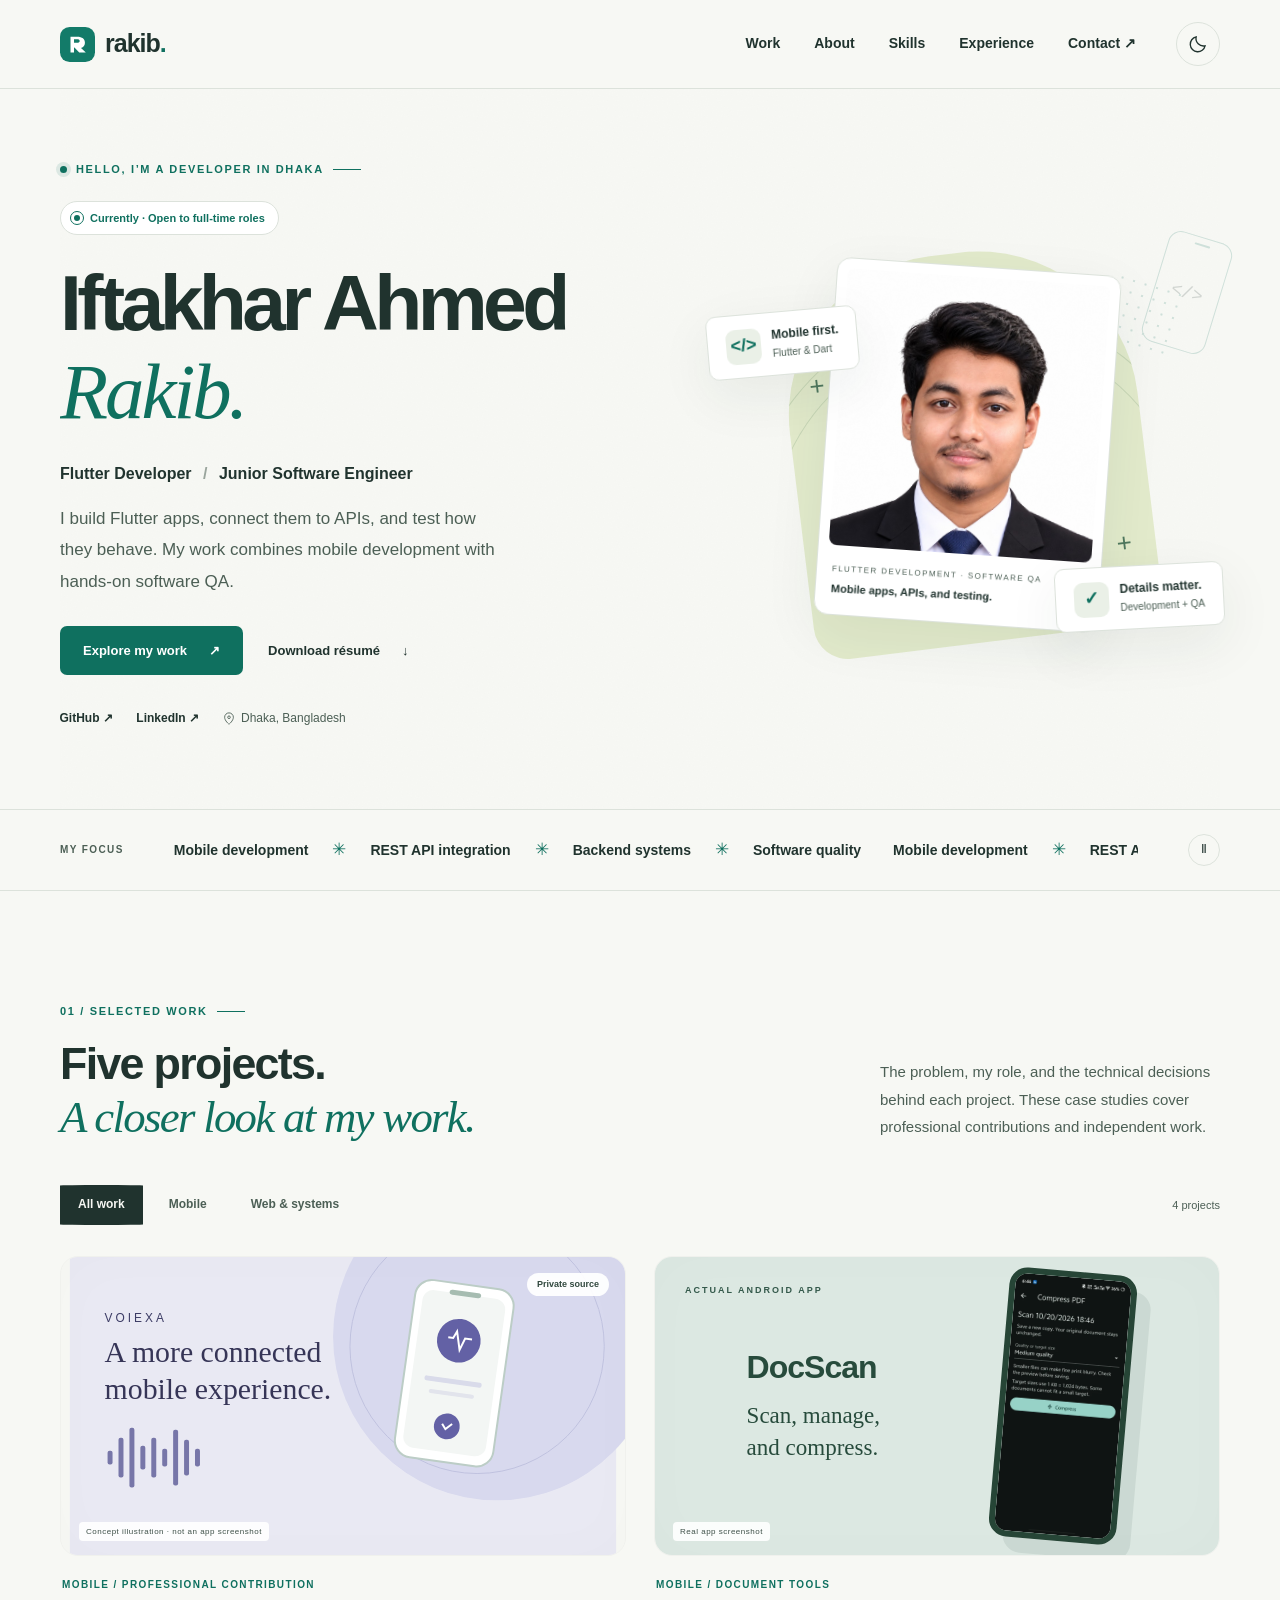
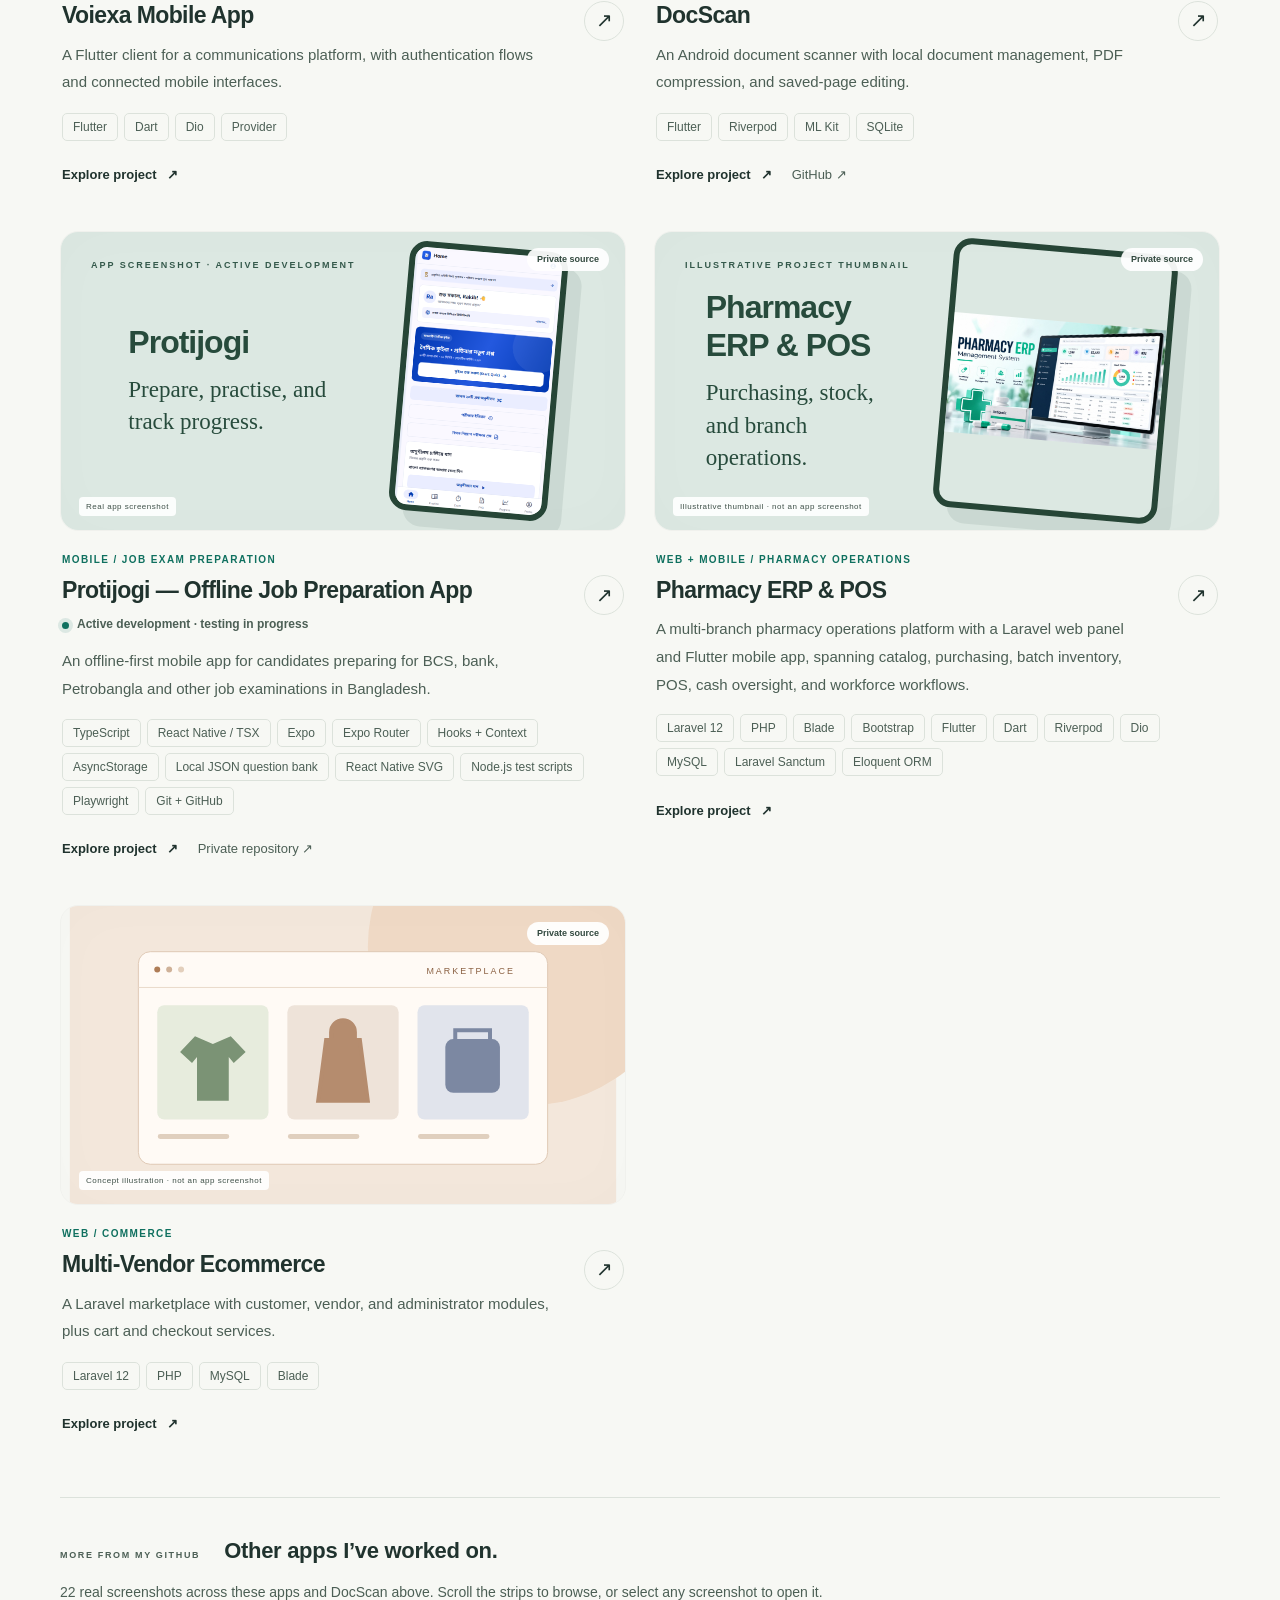
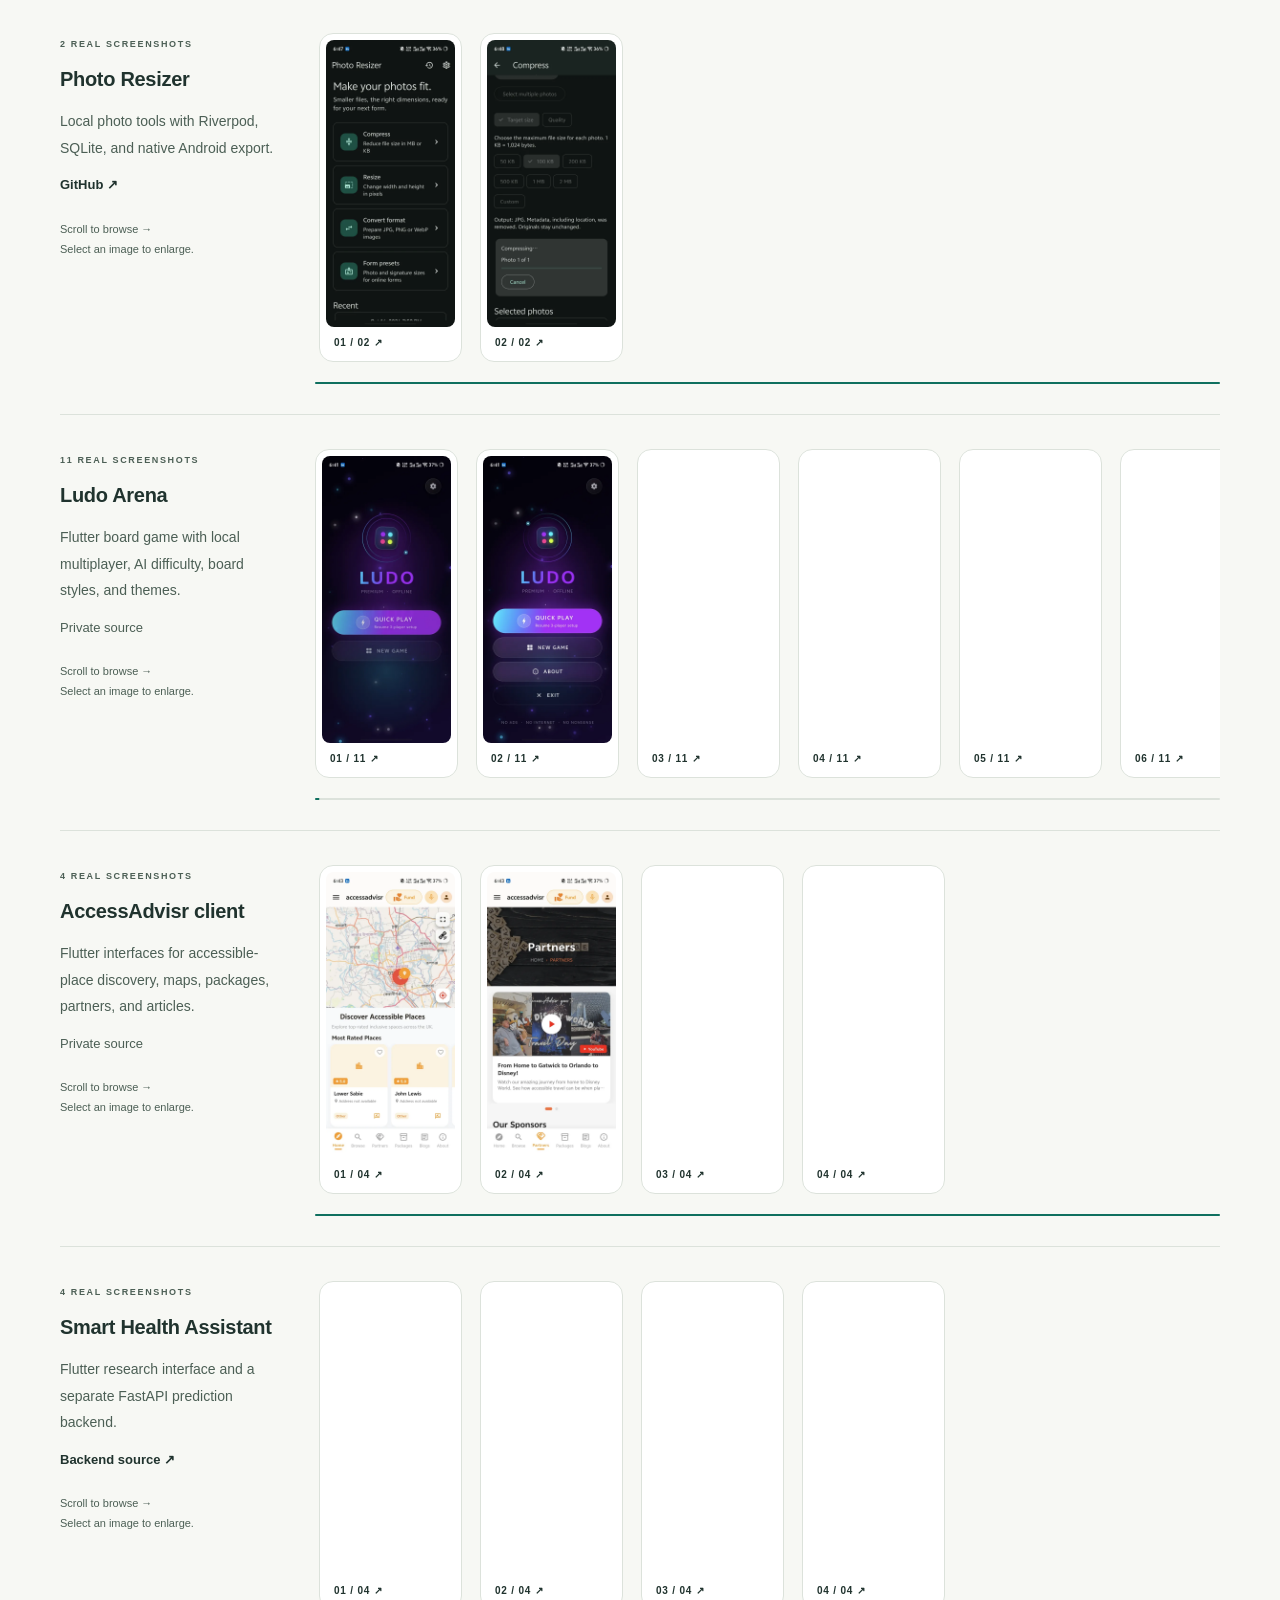
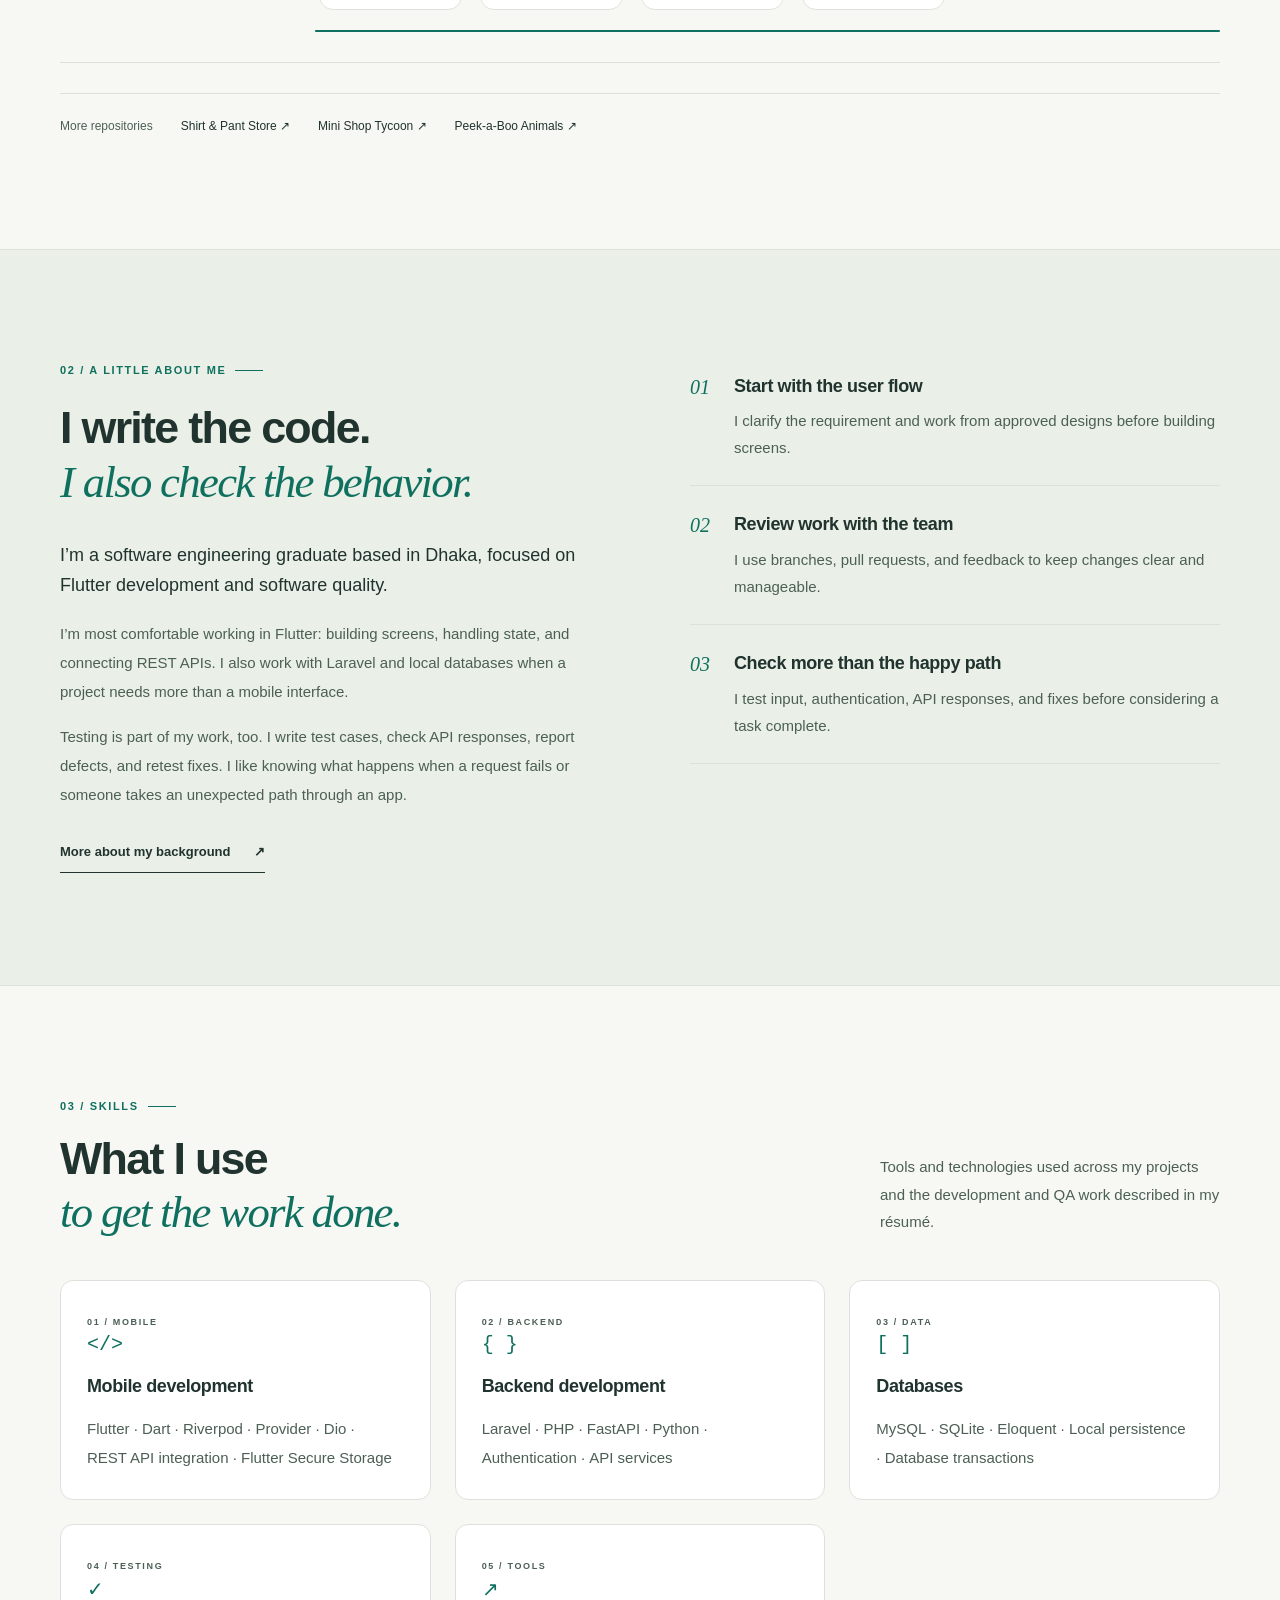
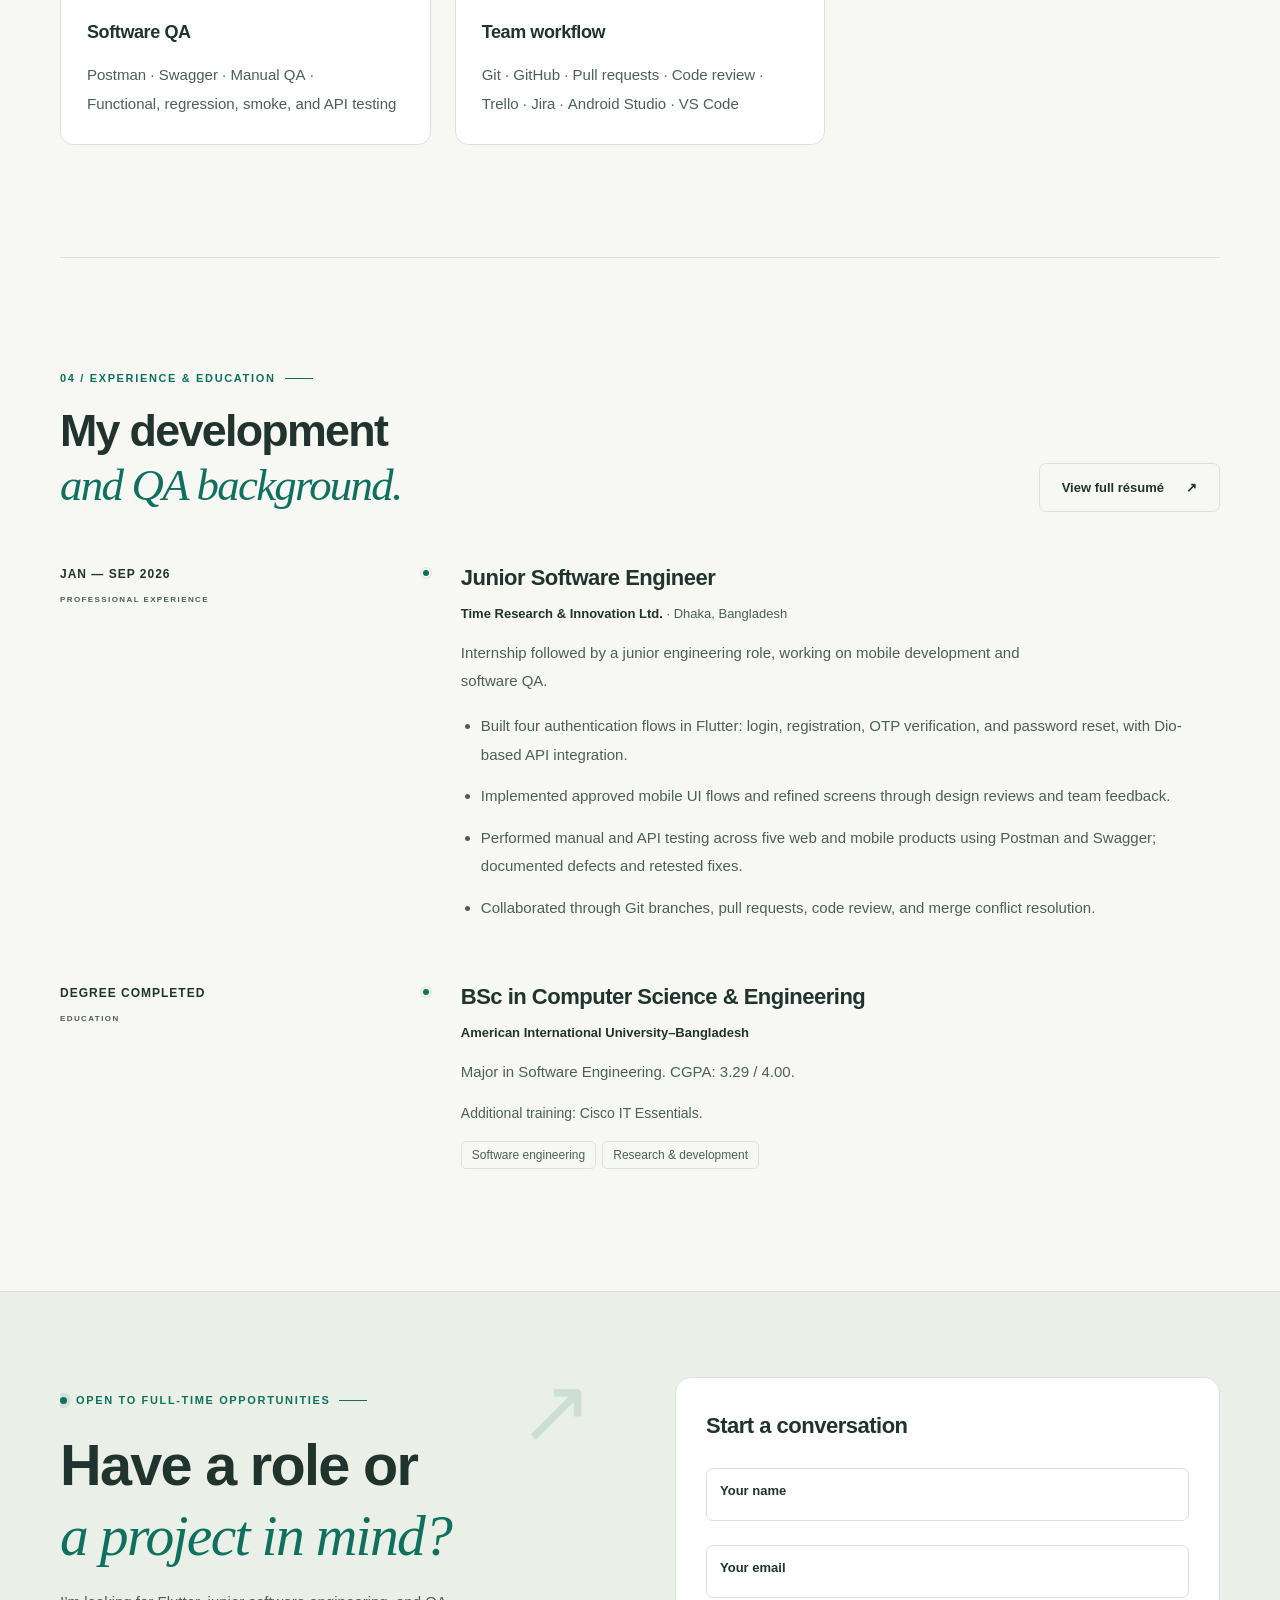
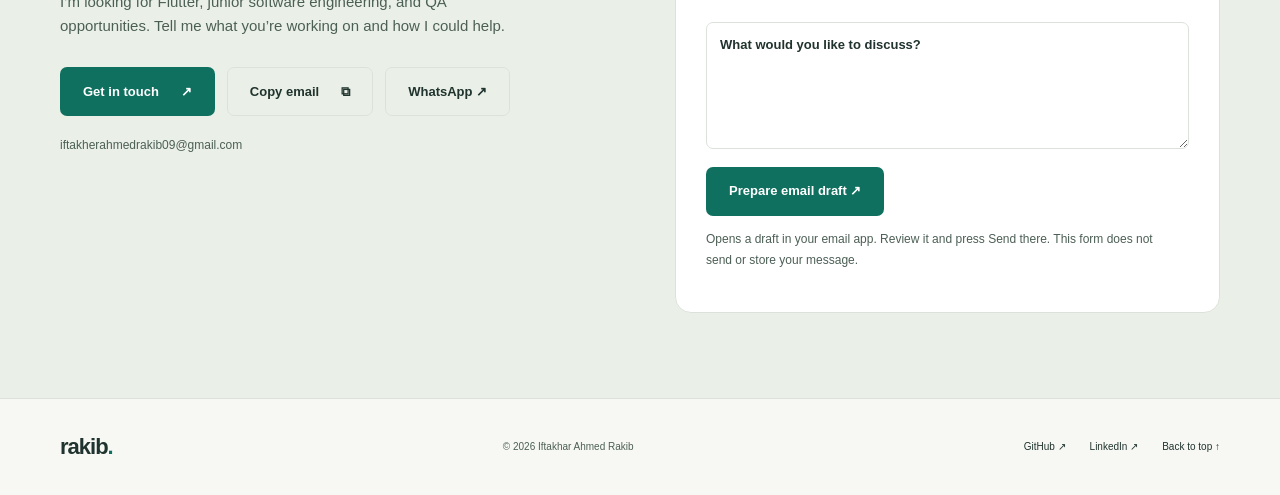
==== commit fad15024: "Improve Pharmacy ERP gallery and mobile API case study" ====
--- a/index.html
+++ b/index.html
@@ -58,7 +58,7 @@
 <article class="project-card" data-category="mobile"><div class="project-media"><svg viewBox="0 0 550 300" xmlns="http://www.w3.org/2000/svg" aria-hidden="true" focusable="false"><defs></defs><rect width="550" height="300" fill="#e9e9f3"/><circle cx="430" cy="80" r="165" fill="#d8d9ee"/><circle cx="410" cy="90" r="128" fill="none" stroke="#c0c2df"/><text x="35" y="65" fill="#3c3c65" font-family="Segoe UI,sans-serif" font-size="12" letter-spacing="3">VOIEXA</text><text x="35" y="106" fill="#363557" font-family="Georgia,serif" font-size="30">A more connected</text><text x="35" y="143" fill="#363557" font-family="Georgia,serif" font-size="30">mobile experience.</text><g transform="translate(337,27) rotate(8,50,90)"><rect x="0" y="0" width="100" height="180" rx="17" fill="#fff" stroke="#bccdc6" stroke-width="2"/><rect x="8" y="10" width="84" height="160" rx="11" fill="#f3f6f4"/><rect x="34" y="7" width="32" height="5" rx="3" fill="#a6bcb1"/><circle cx="50" cy="57" r="22" fill="#6361a5"/><path d="M39 55h5l3-7 5 18 4-12h7" fill="none" stroke="#fff" stroke-width="2"/><rect x="21" y="96" width="58" height="5" rx="2" fill="#d9dbea"/><rect x="27" y="109" width="46" height="4" rx="2" fill="#e2e4ec"/><circle cx="50" cy="144" r="13" fill="#6361a5"/><path d="m45 142 4 5 6-6" fill="none" stroke="#fff" stroke-width="2"/></g><g fill="#7776a8"><rect x="38" y="195" width="5" height="14" rx="2"/><rect x="49" y="182" width="5" height="40" rx="2"/><rect x="60" y="172" width="5" height="60" rx="2"/><rect x="71" y="190" width="5" height="24" rx="2"/><rect x="82" y="182" width="5" height="40" rx="2"/><rect x="93" y="193" width="5" height="18" rx="2"/><rect x="104" y="174" width="5" height="56" rx="2"/><rect x="115" y="184" width="5" height="36" rx="2"/><rect x="126" y="193" width="5" height="18" rx="2"/></g></svg><span class="media-private">Private source</span><span class="media-label">Concept illustration · not an app screenshot</span></div><div class="project-body"><p class="project-category">MOBILE / PROFESSIONAL CONTRIBUTION</p><div class="project-title-row"><h3><a href="projects/voiexa.html">Voiexa Mobile App</a></h3><a class="project-open" href="projects/voiexa.html" aria-label="Read Voiexa Mobile App case study">↗</a></div><p class="project-description">A Flutter client for a communications platform, with authentication flows and connected mobile interfaces.</p><div class="tags"><span>Flutter</span><span>Dart</span><span>Dio</span><span>Provider</span></div><div class="project-bottom"><a class="detail-link" href="projects/voiexa.html">Explore project <span aria-hidden="true">↗</span></a></div></div></article>
 <article class="project-card" data-category="mobile"><div class="project-media"><div class="real-shot-composition"><span class="shot-note">ACTUAL ANDROID APP</span><div class="shot-description"><strong>DocScan</strong><span>Scan, manage,<br>and compress.</span></div><img class="cover-screenshot" src="assets/screenshots/docscan-compression.webp" width="540" height="1200" alt="DocScan compression screen showing medium-quality selection and Compress action" loading="lazy" decoding="async"></div><span class="media-label">Real app screenshot</span></div><div class="project-body"><p class="project-category">MOBILE / DOCUMENT TOOLS</p><div class="project-title-row"><h3><a href="projects/docscan.html">DocScan</a></h3><a class="project-open" href="projects/docscan.html" aria-label="Read DocScan case study">↗</a></div><p class="project-description">An Android document scanner with local document management, PDF compression, and saved-page editing.</p><div class="tags"><span>Flutter</span><span>Riverpod</span><span>ML Kit</span><span>SQLite</span></div><div class="project-bottom"><a class="detail-link" href="projects/docscan.html">Explore project <span aria-hidden="true">↗</span></a><a class="source-link" href="https://github.com/09rakib/Document-Scanner" target="_blank" rel="noopener noreferrer">GitHub ↗</a></div></div></article>
 <article class="project-card" data-category="mobile"><div class="project-media"><div class="real-shot-composition"><span class="shot-note">APP SCREENSHOT · ACTIVE DEVELOPMENT</span><div class="shot-description"><strong>Protijogi</strong><span>Prepare, practise, and track progress.</span></div><img class="cover-screenshot" src="assets/screenshots/protijogi-home.webp" width="490" height="862" alt="Protijogi home screen with a daily quiz and study shortcuts" loading="lazy" decoding="async"></div><span class="media-private">Private source</span><span class="media-label">Real app screenshot</span></div><div class="project-body"><p class="project-category">MOBILE / JOB EXAM PREPARATION</p><div class="project-title-row"><h3><a href="projects/protijogi.html">Protijogi — Offline Job Preparation App</a></h3><a class="project-open" href="projects/protijogi.html" aria-label="Read Protijogi — Offline Job Preparation App case study">↗</a></div><p class="project-status"><span class="status-dot"></span>Active development · testing in progress</p><p class="project-description">An offline-first mobile app for candidates preparing for BCS, bank, Petrobangla and other job examinations in Bangladesh.</p><div class="tags"><span>TypeScript</span><span>React Native / TSX</span><span>Expo</span><span>Expo Router</span><span>Hooks + Context</span><span>AsyncStorage</span><span>Local JSON question bank</span><span>React Native SVG</span><span>Node.js test scripts</span><span>Playwright</span><span>Git + GitHub</span></div><div class="project-bottom"><a class="detail-link" href="projects/protijogi.html">Explore project <span aria-hidden="true">↗</span></a><a class="source-link" href="https://github.com/09rakib/Protijogi-Mobile-Application-" target="_blank" rel="noopener noreferrer">Private repository ↗</a></div></div></article>
-<article class="project-card" data-category="web" data-project="pharmacy"><div class="project-media"><div class="real-shot-composition illustrative-cover"><span class="shot-note">ILLUSTRATIVE PROJECT THUMBNAIL</span><div class="shot-description"><strong>Pharmacy ERP &amp; POS</strong><span>Purchasing, stock,<br>and branch operations.</span></div><img class="cover-screenshot" src="assets/screenshots/pharmacy-erp-thumbnail.jpg" width="1440" height="810" alt="Illustrative Pharmacy ERP management system banner with an inventory dashboard concept" loading="lazy" decoding="async"></div><span class="media-private">Private source</span><span class="media-label">Illustrative thumbnail · not an app screenshot</span></div><div class="project-body"><p class="project-category">WEB + MOBILE / PHARMACY OPERATIONS</p><div class="project-title-row"><h3><a href="projects/pharmacy.html">Pharmacy ERP &amp; POS</a></h3><a class="project-open" href="projects/pharmacy.html" aria-label="Read Pharmacy ERP &amp; POS case study">↗</a></div><p class="project-description">A multi-branch pharmacy operations platform with a Laravel web panel and Flutter mobile app, spanning catalog, purchasing, batch inventory, POS, cash oversight, and workforce workflows.</p><div class="tags"><span>Laravel 12</span><span>PHP</span><span>Blade</span><span>Bootstrap</span><span>Flutter</span><span>Dart</span><span>Riverpod</span><span>Dio</span><span>MySQL</span><span>Laravel Sanctum</span><span>Eloquent ORM</span></div><div class="project-bottom"><a class="detail-link" href="projects/pharmacy.html">Explore project <span aria-hidden="true">↗</span></a></div></div></article>
+<article class="project-card" data-category="web"><div class="project-media"><div class="real-shot-composition illustrative-cover"><span class="shot-note">ILLUSTRATIVE PROJECT THUMBNAIL</span><div class="shot-description"><strong>Pharmacy ERP &amp; POS</strong><span>Purchasing, stock,<br>and branch operations.</span></div><img class="cover-screenshot" src="assets/screenshots/pharmacy-erp-thumbnail.jpg" width="1440" height="810" alt="Illustrative Pharmacy ERP management system banner with an inventory dashboard concept" loading="lazy" decoding="async"></div><span class="media-private">Private source</span><span class="media-label">Illustrative thumbnail · not an app screenshot</span></div><div class="project-body"><p class="project-category">WEB + MOBILE / PHARMACY OPERATIONS</p><div class="project-title-row"><h3><a href="projects/pharmacy.html">Pharmacy ERP &amp; POS</a></h3><a class="project-open" href="projects/pharmacy.html" aria-label="Read Pharmacy ERP &amp; POS case study">↗</a></div><p class="project-description">A multi-branch pharmacy operations platform with a Laravel web panel and Flutter mobile app, spanning catalog, purchasing, batch inventory, POS, cash oversight, and workforce workflows.</p><div class="tags"><span>Laravel 12</span><span>PHP</span><span>Blade</span><span>Bootstrap</span><span>Flutter</span><span>Dart</span><span>Riverpod</span><span>Dio</span><span>MySQL</span><span>Laravel Sanctum</span><span>Eloquent ORM</span></div><div class="project-bottom"><a class="detail-link" href="projects/pharmacy.html">Explore project <span aria-hidden="true">↗</span></a></div></div></article>
 <article class="project-card" data-category="web"><div class="project-media"><svg viewBox="0 0 550 300" xmlns="http://www.w3.org/2000/svg" aria-hidden="true" focusable="false"><defs></defs><rect width="550" height="300" fill="#f3e7db"/><circle cx="460" cy="41" r="160" fill="#efd9c5"/><rect x="69" y="46" width="412" height="214" rx="12" fill="#fffaf5" stroke="#dfc9b5"/><path d="M69 82h412" stroke="#e9dacb"/><circle cx="88" cy="64" r="3" fill="#ae7c56"/><circle cx="100" cy="64" r="3" fill="#cfb198"/><circle cx="112" cy="64" r="3" fill="#e3cfbc"/><text x="359" y="68" fill="#8a6042" font-family="Segoe UI,sans-serif" font-size="9" letter-spacing="2">MARKETPLACE</text><rect x="88" y="100" width="112" height="115" rx="7" fill="#e7ecdd"/><rect x="219" y="100" width="112" height="115" rx="7" fill="#eee3d9"/><rect x="350" y="100" width="112" height="115" rx="7" fill="#e1e4ec"/><path d="m126 131 18 8 18-8 15 16-12 11-5-6v44h-32v-44l-5 6-12-11Z" fill="#7b9375"/><path d="M258 135h34l8 61h-50zM263 135v-8a12 12 0 0 1 24 0v8" fill="#b58c6e" stroke="#b58c6e" stroke-width="4"/><rect x="378" y="134" width="55" height="54" rx="8" fill="#7c88a2"/><path d="M388 134v-9h35v9" fill="none" stroke="#7c88a2" stroke-width="4"/><g stroke="#e0cfbe" stroke-width="5" stroke-linecap="round"><path d="M91 232h67M222 232h67M353 232h67"/></g></svg><span class="media-private">Private source</span><span class="media-label">Concept illustration · not an app screenshot</span></div><div class="project-body"><p class="project-category">WEB / COMMERCE</p><div class="project-title-row"><h3><a href="projects/ecommerce.html">Multi-Vendor Ecommerce</a></h3><a class="project-open" href="projects/ecommerce.html" aria-label="Read Multi-Vendor Ecommerce case study">↗</a></div><p class="project-description">A Laravel marketplace with customer, vendor, and administrator modules, plus cart and checkout services.</p><div class="tags"><span>Laravel 12</span><span>PHP</span><span>MySQL</span><span>Blade</span></div><div class="project-bottom"><a class="detail-link" href="projects/ecommerce.html">Explore project <span aria-hidden="true">↗</span></a></div></div></article>
 <!-- PROJECTS END --></div>
       <noscript><p>Enable JavaScript to browse project details, or explore the public repositories directly: <a href="https://github.com/09rakib/Document-Scanner">DocScan</a>, <a href="https://github.com/09rakib/photo-resizer-mobile-app">Photo Resizer</a>, <a href="https://github.com/09rakib/ClothingSite">Clothing Store</a>, <a href="https://github.com/09rakib/MiniShopTycoon">Mini Shop Tycoon</a>.</p></noscript>
--- a/polish.css
+++ b/polish.css
@@ -13,6 +13,12 @@
 @media(max-width:760px){.supporting-project{grid-template-columns:1fr;gap:20px;padding:28px 0}.supporting-info>p{margin-bottom:9px}.supporting-info .scroll-hint{margin:10px 0 0}.screenshot-strip{gap:13px}.screenshot-thumb{flex-basis:140px}.screenshot-thumb img{width:126px;height:280px}.supporting-info h4{font-size:20px}.more-work-gallery>div:first-child>p{font-size:14px}}
 
 .project-status{display:flex;align-items:center;gap:8px;color:var(--muted);font-size:12px;font-weight:600;margin:0 0 12px}.project-status .status-dot{width:7px;height:7px;flex:none}.engineering-highlight{max-width:920px;padding:22px 24px;border-left:3px solid var(--green);background:var(--bg);color:var(--ink);font-size:16px;line-height:1.9;border-radius:0 10px 10px 0;margin:28px 0}.project-screen-grid{display:grid;grid-template-columns:repeat(5,minmax(0,1fr));gap:16px;margin-top:32px}.project-screen-grid figure{min-width:0;margin:0;padding:9px;border:1px solid var(--line);border-radius:12px;background:var(--soft)}.project-screen-grid figure a{display:block;overflow:hidden;border-radius:8px}.project-screen-grid img{width:100%;height:auto;aspect-ratio:0.59;object-fit:contain;object-position:top;background:var(--bg);border-radius:8px;transition:transform .25s}.project-screen-grid a:hover img{transform:scale(1.025)}.project-screen-grid figcaption{display:flex;gap:8px;align-items:flex-start;padding:10px 2px 2px;color:var(--muted);font-size:11px;line-height:1.6}.project-screen-grid figcaption span{flex:none;color:var(--green);font-weight:700;font-size:10px}.project-screen-grid a:focus-visible{outline:3px solid var(--green);outline-offset:3px}@media(max-width:900px){.project-screen-grid{grid-template-columns:repeat(3,minmax(0,1fr))}}@media(max-width:600px){.project-screen-grid{grid-template-columns:repeat(2,minmax(0,1fr));gap:12px}.project-screen-grid figure{padding:6px}.project-screen-grid figcaption{font-size:10px}.engineering-highlight{padding:17px;font-size:14px}}
-
-/* Pharmacy ERP promotional thumbnail; the case gallery below uses actual app screens. */
-.project-card[data-project="pharmacy"] .real-shot-composition{display:block;padding:0;background:#edf1f5}.project-card[data-project="pharmacy"] .cover-screenshot{width:100%;height:100%;max-width:100%;object-fit:cover;transform:none;border:0;border-radius:0;box-shadow:none}.project-card[data-project="pharmacy"] .illustrative-cover .shot-note,.project-card[data-project="pharmacy"] .illustrative-cover .shot-description{display:none}.case-cover .real-shot-composition:has(img[src*="pharmacy-erp-thumbnail"]){display:flex;justify-content:center;padding:8px;background:#f7f8f4}.case-cover .real-shot-composition:has(img[src*="pharmacy-erp-thumbnail"]) .shot-note,.case-cover .real-shot-composition:has(img[src*="pharmacy-erp-thumbnail"]) .shot-description{display:none}.case-cover img[src*="pharmacy-erp-thumbnail"]{width:100%;height:auto;max-width:100%;max-height:390px;object-fit:contain;transform:none;border:0;border-radius:4px;box-shadow:none}
+
+/* Pharmacy case study: readable full-width landscape screenshots. */
+.case-gallery .project-screen-grid{grid-template-columns:repeat(2,minmax(0,1fr));gap:24px;margin-top:32px;align-items:start}
+.case-gallery .project-screen-grid figure{padding:12px;background:var(--paper);box-shadow:0 12px 30px rgba(22,35,61,.06)}
+.case-gallery .project-screen-grid figure a{background:#eef1f5;display:flex;align-items:center;justify-content:center;padding:8px}
+.case-gallery .project-screen-grid img{display:block;width:100%;height:auto;aspect-ratio:auto;max-height:none;object-fit:contain;object-position:center;background:#f5f7fa}
+.case-gallery .project-screen-grid figcaption{font-size:13px;line-height:1.7;padding:12px 4px 3px;color:var(--ink)}
+@media(max-width:760px){.case-gallery .project-screen-grid{grid-template-columns:1fr;gap:18px}.case-gallery .project-screen-grid figure{padding:8px}.case-gallery .project-screen-grid figcaption{font-size:12px}}
+
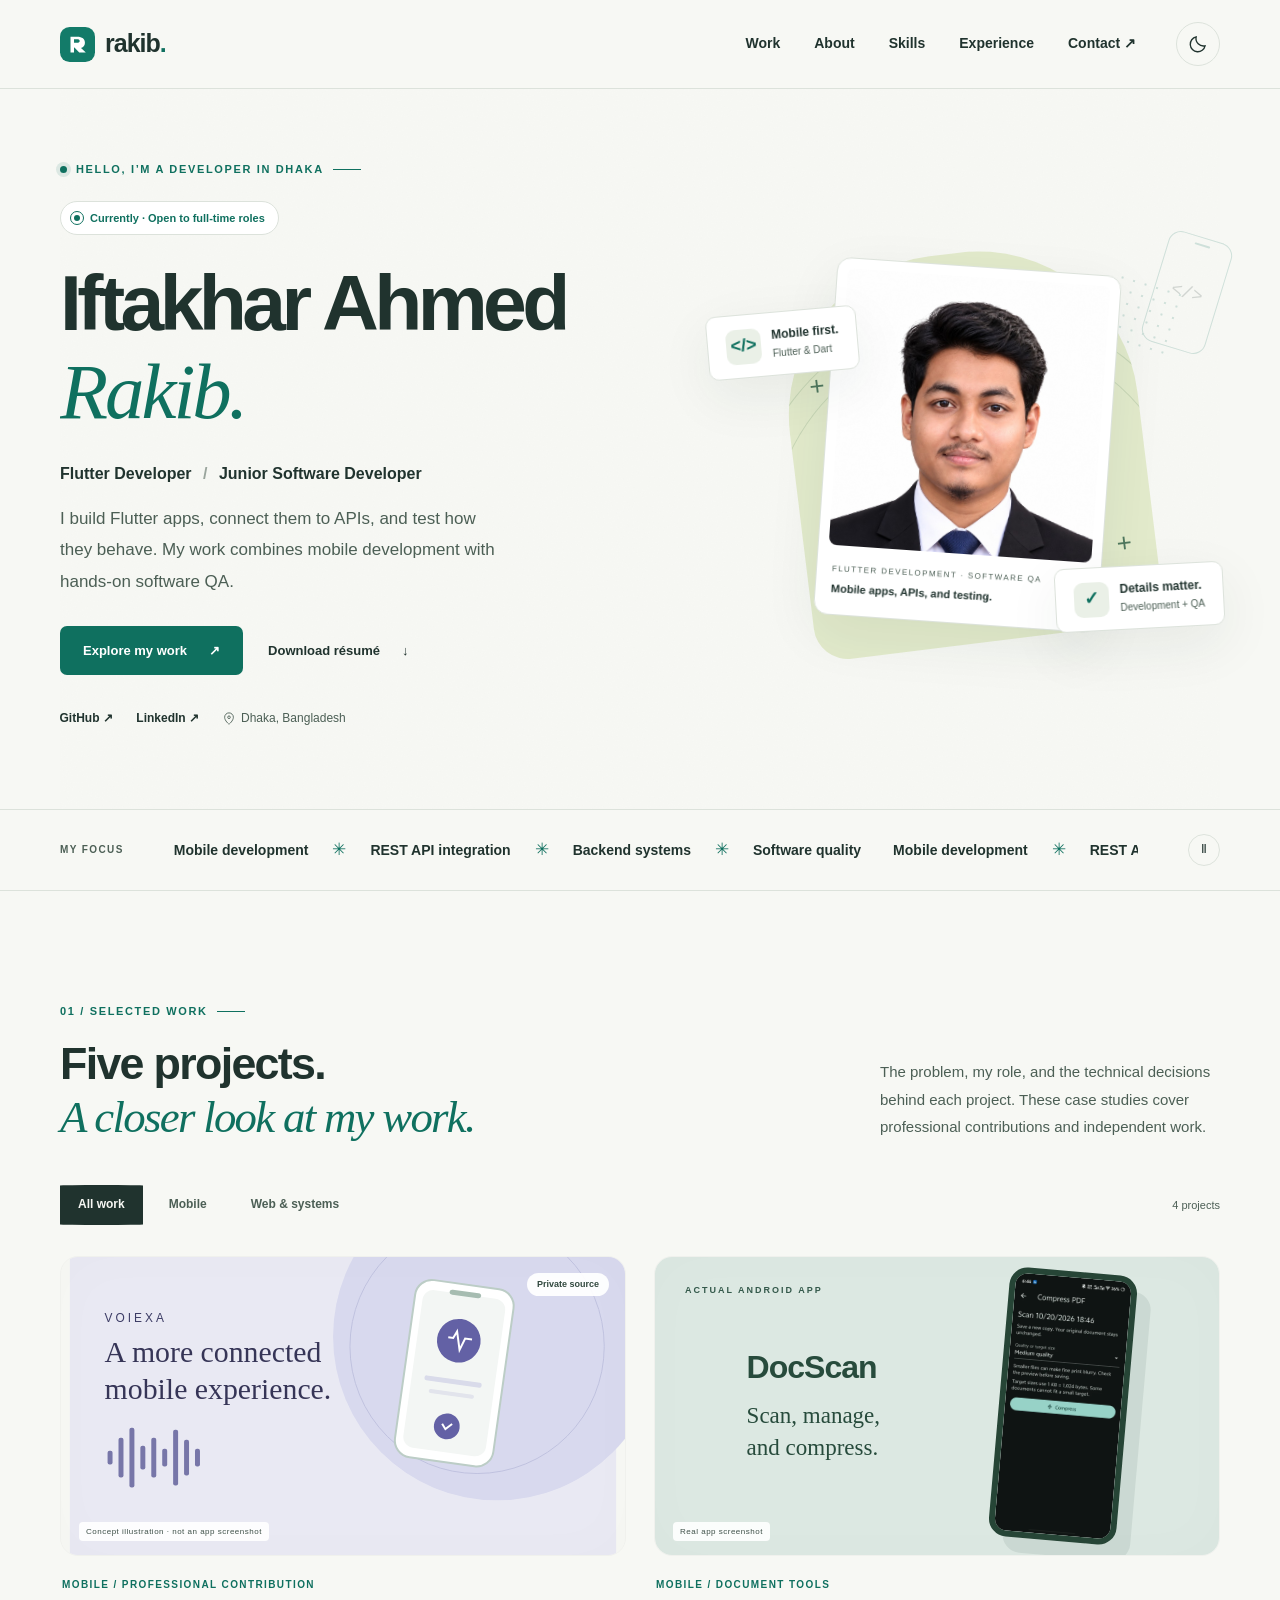
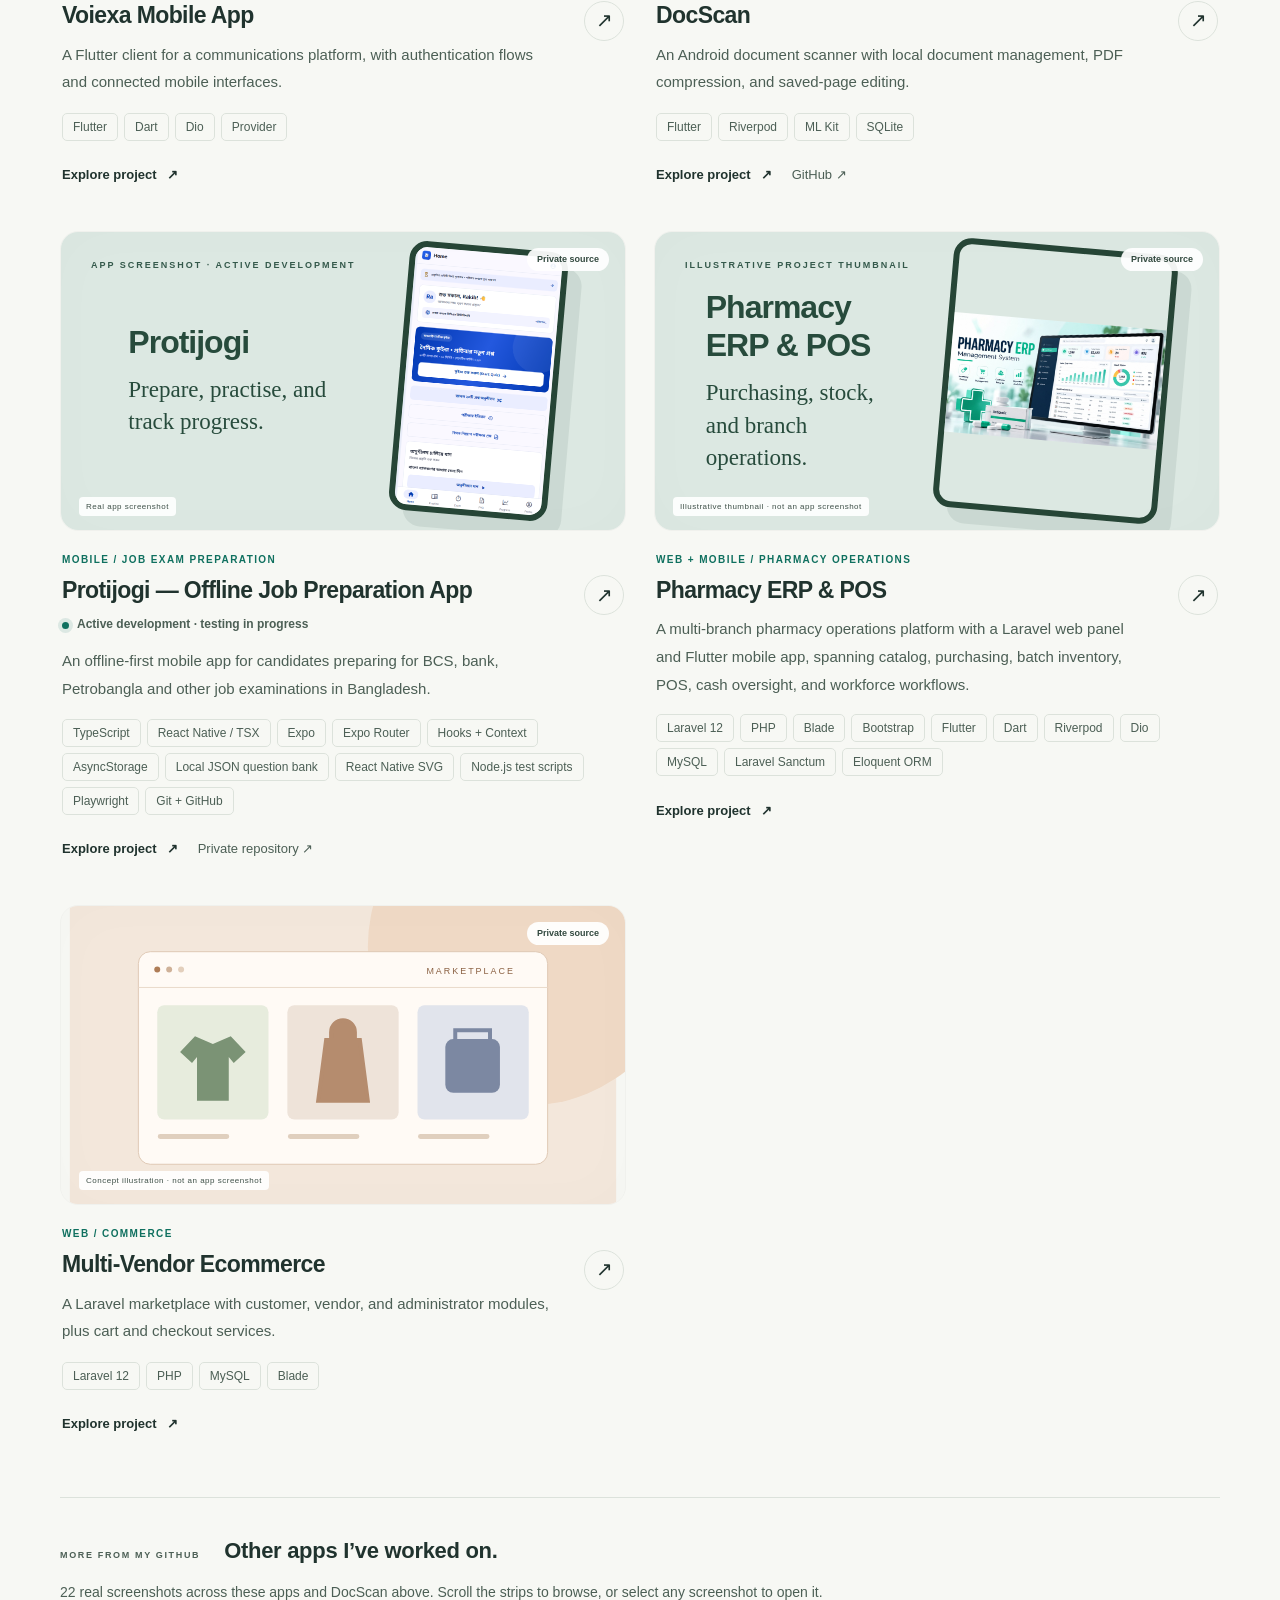
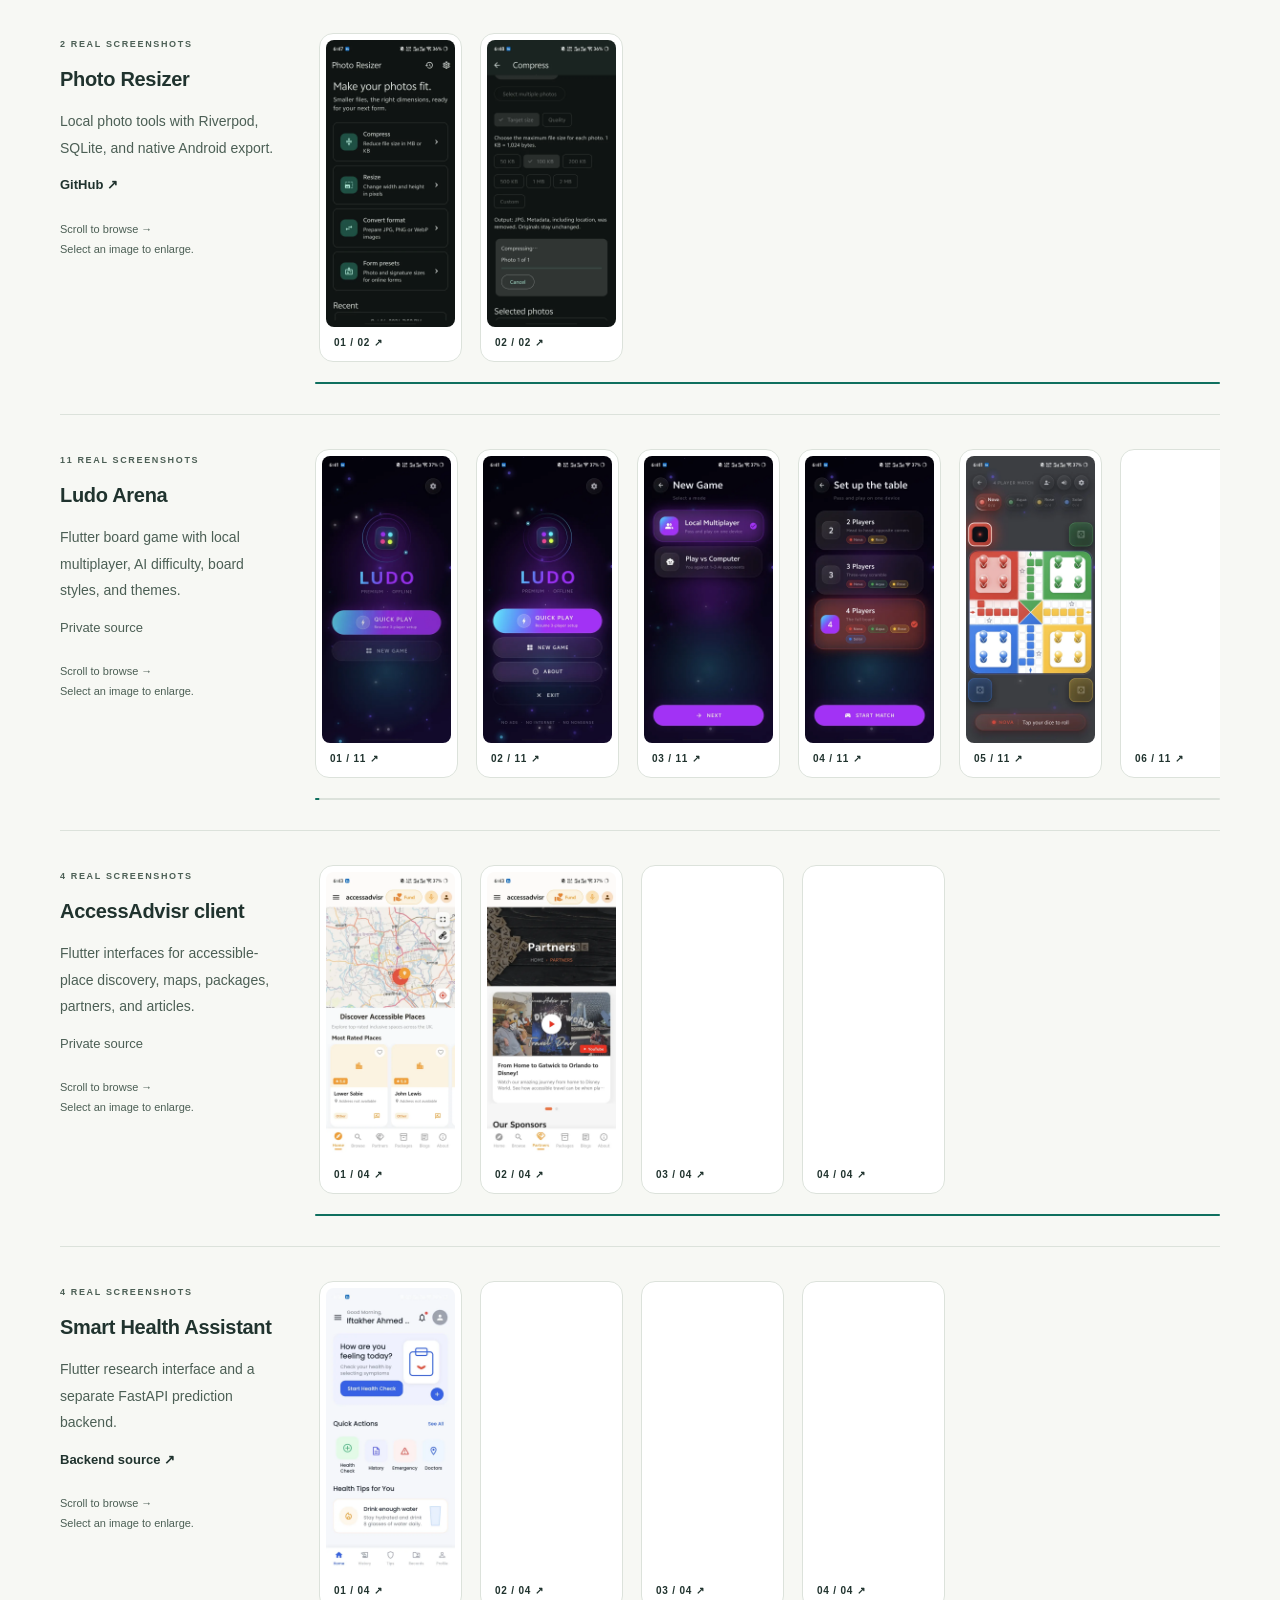
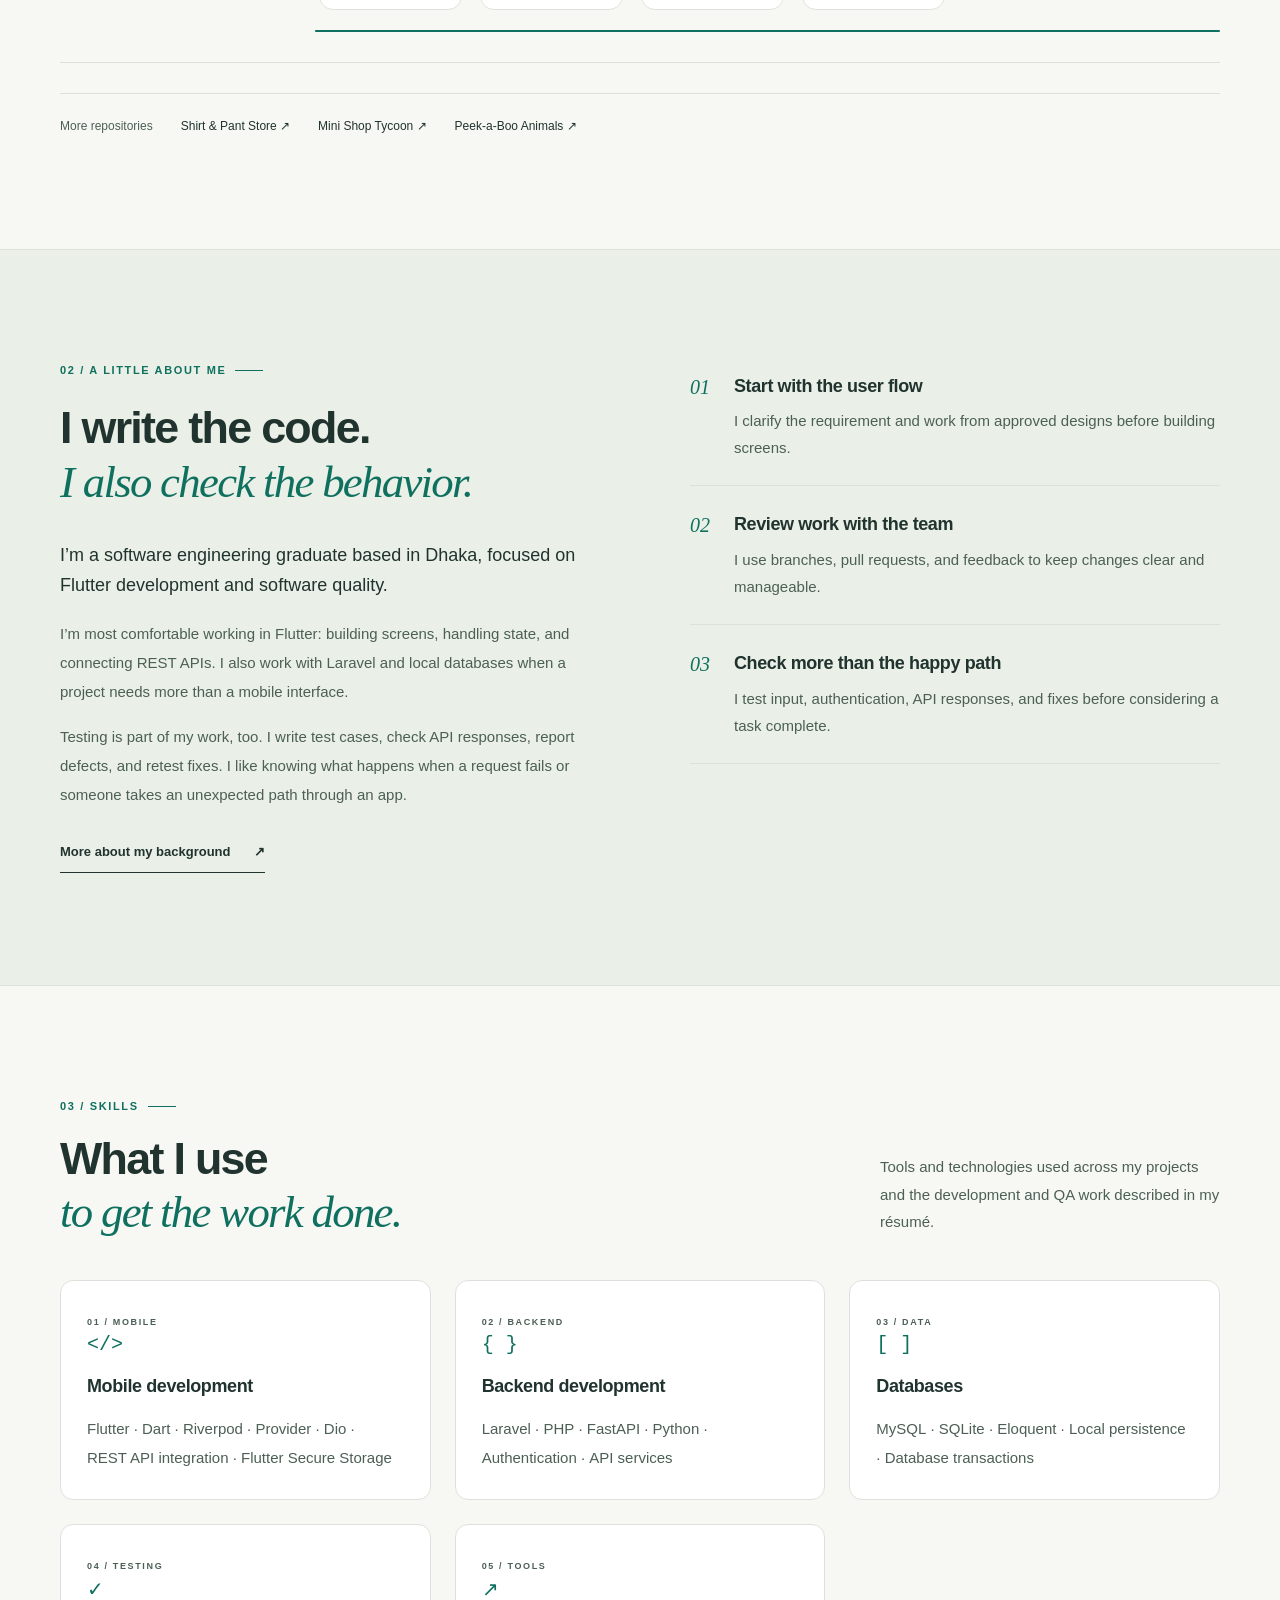
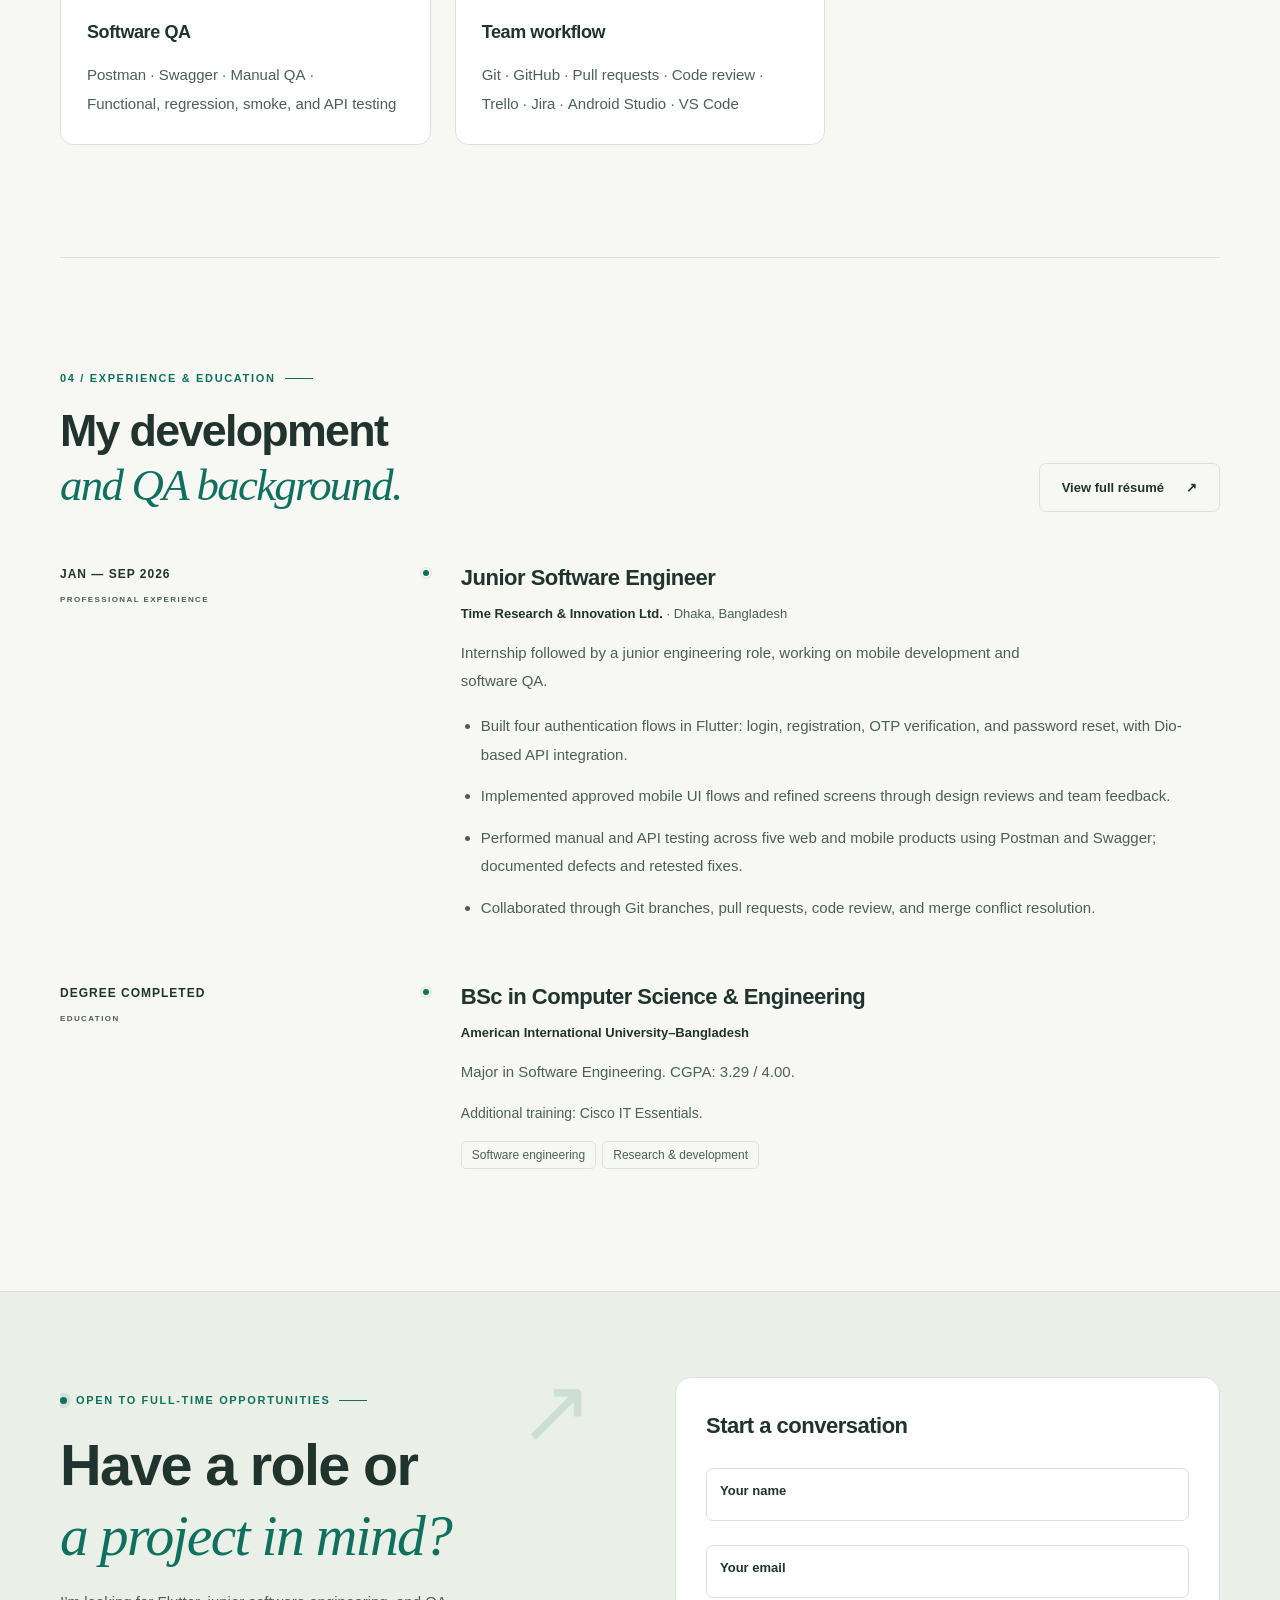
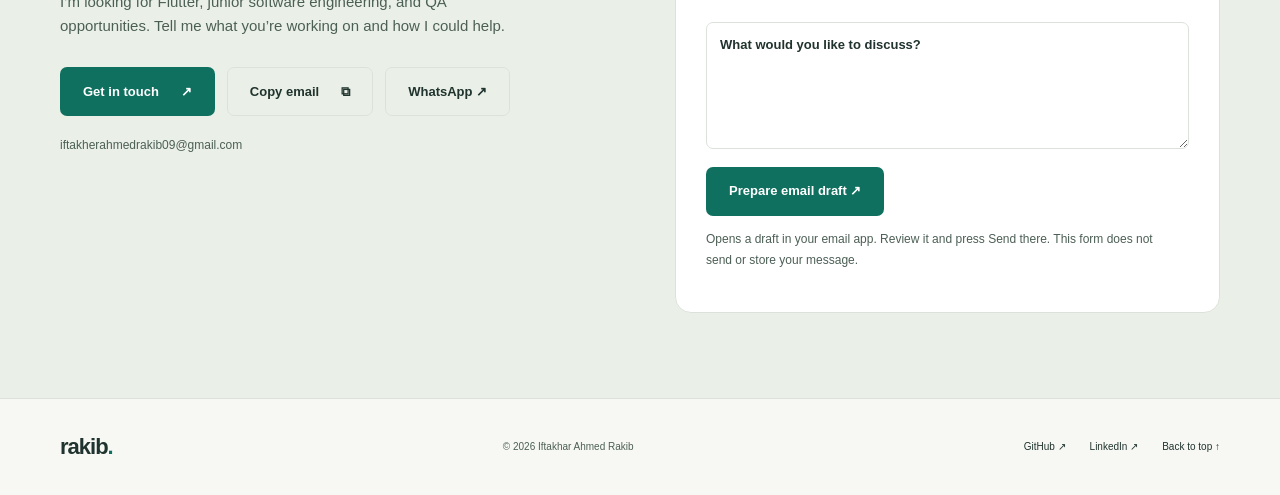
==== commit 0a24bb8e: "Use swipeable project screenshot galleries" ====
--- a/index.html
+++ b/index.html
@@ -4,7 +4,7 @@
   <meta charset="utf-8">
   <meta name="viewport" content="width=device-width, initial-scale=1">
   <meta name="theme-color" content="#f7f8f4">
-  <meta name="description" content="Iftakhar Ahmed Rakib — Junior Software Engineer, Flutter Developer and Software QA based in Dhaka. Explore mobile apps, Laravel systems and independent projects.">
+  <meta name="description" content="Iftakhar Ahmed Rakib — Junior Software Developer, Flutter Developer and Software QA based in Dhaka. Explore mobile apps, Laravel systems and independent projects.">
   <meta property="og:title" content="Iftakhar Ahmed Rakib — Developer Portfolio">
   <meta property="og:description" content="Mobile experiences, practical systems, and care for the details. Explore selected work in Flutter, PHP, Laravel and Godot.">
   <meta property="og:type" content="website">
@@ -38,7 +38,7 @@
         <p class="eyebrow"><span class="status-dot"></span> HELLO, I’M A DEVELOPER IN DHAKA</p>
         <p class="currently-chip"><span class="status-dot" aria-hidden="true"></span>Currently · Open to full-time roles</p>
         <h1 id="hero-title"><span class="hero-line"><span>Iftakhar Ahmed</span></span> <span class="hero-line hero-name"><span>Rakib.</span></span></h1>
-        <p class="hero-role">Flutter Developer <span aria-hidden="true">/</span> Junior Software Engineer</p>
+        <p class="hero-role">Flutter Developer <span aria-hidden="true">/</span> Junior Software Developer</p>
         <p class="hero-description">I build Flutter apps, connect them to APIs, and test how they behave. My work combines mobile development with hands-on software QA.</p>
         <div class="hero-buttons"><a class="button button-primary" href="#work">Explore my work <span aria-hidden="true">↗</span></a><a class="button button-text" href="assets/Iftakhar-Ahmed-Rakib-Resume.pdf" download>Download résumé <span aria-hidden="true">↓</span></a></div>
         <div class="hero-links"><a href="https://github.com/09rakib" target="_blank" rel="noopener noreferrer">GitHub ↗</a><a href="https://www.linkedin.com/in/iftakher-ahmed-339a151a" target="_blank" rel="noopener noreferrer">LinkedIn ↗</a><span class="location"><svg viewBox="0 0 16 16" fill="none" stroke="currentColor" aria-hidden="true"><path d="M13 6c0 4-5 8-5 8S3 10 3 6a5 5 0 0 1 10 0Z"/><circle cx="8" cy="6" r="1.5"/></svg> Dhaka, Bangladesh</span></div>
--- a/polish.css
+++ b/polish.css
@@ -22,3 +22,8 @@
 .case-gallery .project-screen-grid figcaption{font-size:13px;line-height:1.7;padding:12px 4px 3px;color:var(--ink)}
 @media(max-width:760px){.case-gallery .project-screen-grid{grid-template-columns:1fr;gap:18px}.case-gallery .project-screen-grid figure{padding:8px}.case-gallery .project-screen-grid figcaption{font-size:12px}}
 
+/* Case study screenshots use a swipeable, keyboard-accessible carousel. */
+.case-carousel{margin-top:30px;min-width:0}.case-gallery .project-screen-grid{display:flex;gap:0;overflow-x:auto;scroll-snap-type:x mandatory;scroll-behavior:smooth;overscroll-behavior-x:contain;scrollbar-width:none;touch-action:pan-x pan-y;cursor:grab;outline-offset:5px}.case-gallery .project-screen-grid::-webkit-scrollbar{display:none}.case-gallery .project-screen-grid.is-dragging{cursor:grabbing;scroll-snap-type:none;user-select:none}.case-gallery .project-screen-grid figure{flex:0 0 100%;width:100%;scroll-snap-align:center;scroll-snap-stop:always;display:flex;flex-direction:column;justify-content:center;gap:12px;margin:0;padding:18px;border:1px solid var(--line);border-radius:16px;background:var(--paper);box-shadow:0 12px 30px rgba(22,35,61,.06)}.case-gallery .project-screen-grid figure a{width:100%;min-height:250px;max-height:70vh;display:flex;align-items:center;justify-content:center;overflow:hidden;padding:8px;background:#eef1f5;border-radius:10px}.case-gallery .project-screen-grid img{display:block;width:100%;height:auto;max-height:68vh;aspect-ratio:auto;object-fit:contain;object-position:center;background:#f5f7fa;border-radius:6px;-webkit-user-drag:none;user-select:none}.case-gallery .project-screen-grid figcaption{font-size:14px;line-height:1.7;padding:2px 4px 0;color:var(--ink)}.case-carousel-controls{display:flex;align-items:center;justify-content:space-between;gap:16px;max-width:520px;margin:18px auto 0}.case-carousel-controls .button{margin:0;min-height:44px}.case-carousel-controls [data-slide-position]{min-width:64px;text-align:center;font-size:13px;font-weight:600;color:var(--muted)}
+.carousel-hint{font-size:13px;color:var(--muted);margin:10px 0 0}
+@media(max-width:760px){.case-gallery .project-screen-grid figure{padding:10px}.case-gallery .project-screen-grid figure a{min-height:200px;max-height:64vh;padding:4px}.case-gallery .project-screen-grid img{max-height:62vh}.case-carousel-controls{gap:8px}.case-carousel-controls .button{padding:9px 12px;font-size:12px}.case-gallery .project-screen-grid figcaption{font-size:12px}}
+
